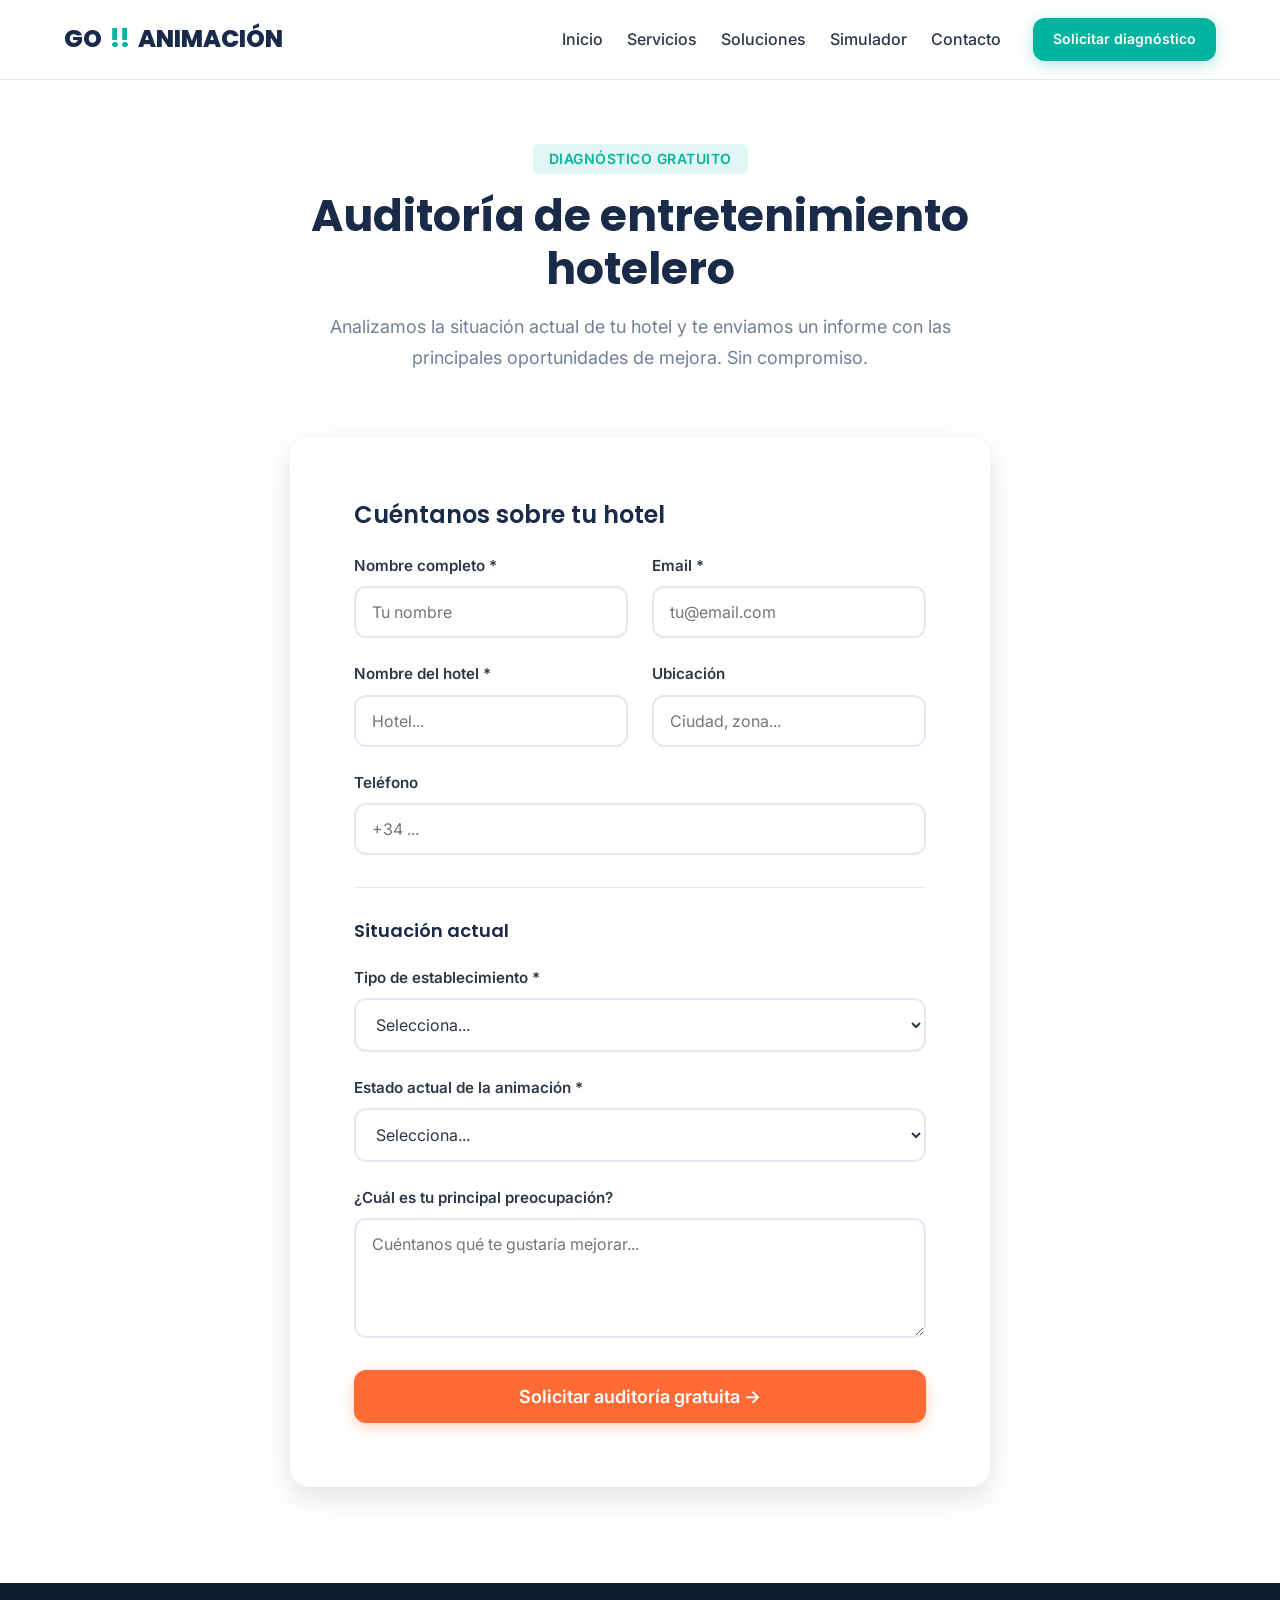
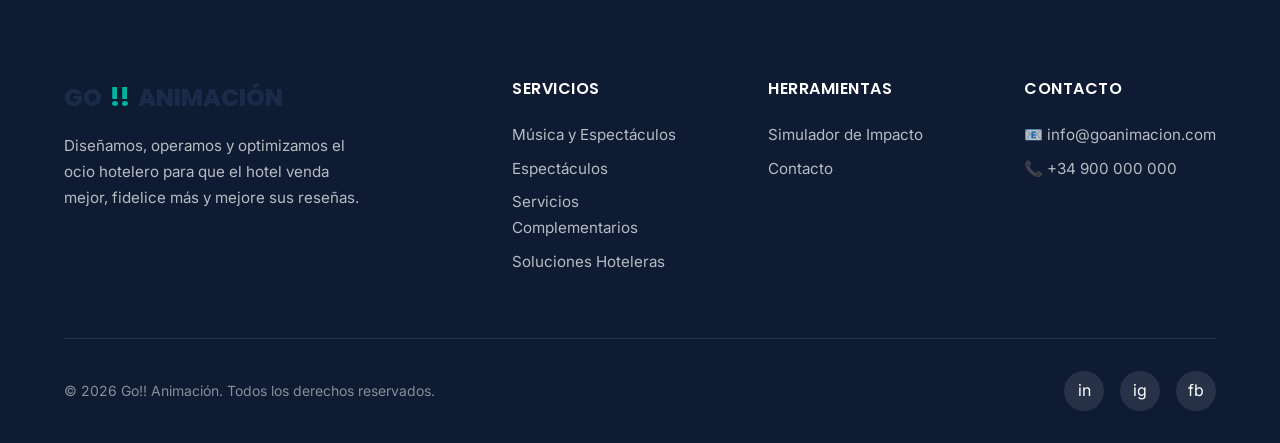
==== auditoria.html @ d9cb4d45 "Primer commit" ====
<!DOCTYPE html>
<html lang="es">
<head>
  <meta charset="UTF-8">
  <meta name="viewport" content="width=device-width, initial-scale=1.0">
  <meta name="description" content="Auditoría gratuita de entretenimiento hotelero. Diagnosticamos la situación actual de tu hotel y te enviamos un informe con mejoras.">
  <title>Auditoría Gratuita | Go!! Animación</title>

  <link rel="preconnect" href="https://fonts.googleapis.com">
  <link rel="preconnect" href="https://fonts.gstatic.com" crossorigin>
  <link href="https://fonts.googleapis.com/css2?family=Inter:wght@400;500;600;700&family=Poppins:wght@600;700;800&display=swap" rel="stylesheet">
  <link rel="stylesheet" href="css/style.css">
  <link rel="icon" type="image/x-icon" href="favicon.ico">
</head>
<body>

  <!-- NAVBAR -->
  <header class="header">
    <div class="container">
      <a href="index.html" class="logo">
        GO<span>!!</span> ANIMACIÓN
      </a>
      <nav class="nav">
        <div class="nav-links">
          <a href="index.html">Inicio</a>
          <a href="servicios.html">Servicios</a>
          <a href="soluciones.html">Soluciones</a>
          <a href="simulador.html">Simulador</a>
          <a href="contacto.html">Contacto</a>
        </div>
        <a href="contacto.html" class="btn btn-primary btn-sm">Solicitar diagnóstico</a>
      </nav>
      <button class="hamburger" aria-label="Menú de navegación">
        <span></span>
        <span></span>
        <span></span>
      </button>
    </div>
  </header>
  <div class="nav-overlay"></div>

  <!-- AUDITORÍA -->
  <section class="section" style="padding-top: calc(var(--header-height) + var(--space-3xl));">
    <div class="container">
      <div class="section-header">
        <span class="badge">Diagnóstico gratuito</span>
        <h2>Auditoría de entretenimiento hotelero</h2>
        <p>Analizamos la situación actual de tu hotel y te enviamos un informe con las principales oportunidades de mejora. Sin compromiso.</p>
      </div>

      <div class="auditoria-form" id="auditoriaForm">
        <!-- Formulario -->
        <div id="auditoriaFormContent">
          <h3 style="margin-bottom: var(--space-lg);">Cuéntanos sobre tu hotel</h3>

          <div class="form-row">
            <div class="form-group">
              <label for="aud-nombre">Nombre completo *</label>
              <input type="text" id="aud-nombre" placeholder="Tu nombre" required>
            </div>
            <div class="form-group">
              <label for="aud-email">Email *</label>
              <input type="email" id="aud-email" placeholder="tu@email.com" required>
            </div>
          </div>

          <div class="form-row">
            <div class="form-group">
              <label for="aud-hotel">Nombre del hotel *</label>
              <input type="text" id="aud-hotel" placeholder="Hotel..." required>
            </div>
            <div class="form-group">
              <label for="aud-ubicacion">Ubicación</label>
              <input type="text" id="aud-ubicacion" placeholder="Ciudad, zona...">
            </div>
          </div>

          <div class="form-group">
            <label for="aud-telefono">Teléfono</label>
            <input type="tel" id="aud-telefono" placeholder="+34 ...">
          </div>

          <hr style="margin: var(--space-xl) 0; border: none; border-top: 1px solid var(--color-border);">

          <h4 style="margin-bottom: var(--space-lg);">Situación actual</h4>

          <div class="form-group">
            <label for="aud-tipo">Tipo de establecimiento *</label>
            <select id="aud-tipo" required>
              <option value="">Selecciona...</option>
              <option value="resort">Hotel resort / Todo incluido</option>
              <option value="vacaciones">Hotel de vacaciones / Familiar</option>
              <option value="ciudad">Hotel urbano / Ciudad</option>
              <option value="rural">Hotel rural / Boutique</option>
              <option value="camping">Camping / Glamping</option>
            </select>
          </div>

          <div class="form-group">
            <label for="aud-animacion">Estado actual de la animación *</label>
            <select id="aud-animacion" required>
              <option value="">Selecciona...</option>
              <option value="ninguna">No tenemos servicio de animación</option>
              <option value="basica">Tenemos animación básica (personal interno)</option>
              <option value="externa">Contratamos animadores externos puntualmente</option>
              <option value="servicio">Tenemos un servicio de animación contratado</option>
              <option value="profesional">Tenemos un partner profesional de animación</option>
            </select>
          </div>

          <div class="form-group">
            <label for="aud-problema">¿Cuál es tu principal preocupación?</label>
            <textarea id="aud-problema" placeholder="Cuéntanos qué te gustaría mejorar..."></textarea>
          </div>

          <button class="btn btn-accent btn-lg" id="enviarAuditoria" style="width: 100%;">
            Solicitar auditoría gratuita →
          </button>
        </div>

        <!-- Resultado -->
        <div id="auditoriaResultado" style="display: none; text-align: center; padding: var(--space-3xl);">
          <div style="font-size: 4rem; margin-bottom: var(--space-lg);">✅</div>
          <h3 style="margin-bottom: var(--space-md);">¡Solicitud enviada!</h3>
          <p style="margin-bottom: var(--space-xl);">Hemos recibido tu solicitud de auditoría gratuita. Nuestro equipo analizará tu hotel y te enviará un informe detallado en un plazo de 48 horas.</p>
          <p style="margin-bottom: var(--space-xl); color: var(--color-text-secondary);">Mientras tanto, puedes descubrir nuestro <a href="simulador.html" style="color: var(--color-primary); font-weight: 600;">Simulador de Impacto</a> para obtener una estimación inmediata.</p>
          <div style="display: flex; gap: var(--space-md); justify-content: center; flex-wrap: wrap;">
            <a href="index.html" class="btn btn-primary">Volver al inicio</a>
            <a href="soluciones.html" class="btn btn-secondary">Ver soluciones</a>
          </div>
        </div>
      </div>
    </div>
  </section>

  <!-- FOOTER -->
  <footer class="footer">
    <div class="container">
      <div class="footer-grid">
        <div class="footer-brand">
          <div class="logo">
            GO<span>!!</span> ANIMACIÓN
          </div>
          <p>Diseñamos, operamos y optimizamos el ocio hotelero para que el hotel venda mejor, fidelice más y mejore sus reseñas.</p>
        </div>
        <div>
          <h4>Servicios</h4>
          <ul class="footer-links">
            <li><a href="servicios.html#musica">Música y Espectáculos</a></li>
            <li><a href="servicios.html#espectaculos">Espectáculos</a></li>
            <li><a href="servicios.html#complementarios">Servicios Complementarios</a></li>
            <li><a href="soluciones.html">Soluciones Hoteleras</a></li>
          </ul>
        </div>
        <div>
          <h4>Herramientas</h4>
          <ul class="footer-links">
            <li><a href="simulador.html">Simulador de Impacto</a></li>
            <li><a href="contacto.html">Contacto</a></li>
          </ul>
        </div>
        <div>
          <h4>Contacto</h4>
          <div class="footer-contact">
            <p>📧 info@goanimacion.com</p>
            <p>📞 +34 900 000 000</p>
          </div>
        </div>
      </div>
      <div class="footer-bottom">
        <p>&copy; 2026 Go!! Animación. Todos los derechos reservados.</p>
        <div class="footer-social">
          <a href="#" aria-label="LinkedIn">in</a>
          <a href="#" aria-label="Instagram">ig</a>
          <a href="#" aria-label="Facebook">fb</a>
        </div>
      </div>
    </div>
  </footer>

  <button class="scroll-top" aria-label="Volver arriba">↑</button>
  <script src="js/main.js"></script>
  <script src="js/auditoria.js"></script>
</body>
</html>
---- css/style.css ----
/* ============================================
   GO!! ANIMACIÓN - Estilos Globales
   Rediseño web - Fase 1 Reposicionamiento
   ============================================ */

/* === VARIABLES CSS === */
:root {
  /* Colores */
  --color-primary: #00B4A0;
  --color-primary-dark: #009688;
  --color-primary-light: #E0F7F4;
  --color-secondary: #1A2B4A;
  --color-secondary-dark: #0F1B33;
  --color-accent: #FF6B35;
  --color-accent-dark: #E55A2B;
  --color-bg-light: #F5F7FA;
  --color-bg-white: #FFFFFF;
  --color-text: #2D3748;
  --color-text-secondary: #718096;
  --color-text-light: #A0AEC0;
  --color-border: #E2E8F0;
  --color-success: #48BB78;
  --color-warning: #ECC94B;

  /* Tipografía */
  --font-heading: 'Poppins', sans-serif;
  --font-body: 'Inter', sans-serif;

  /* Espaciado */
  --space-xs: 0.25rem;
  --space-sm: 0.5rem;
  --space-md: 1rem;
  --space-lg: 1.5rem;
  --space-xl: 2rem;
  --space-2xl: 3rem;
  --space-3xl: 4rem;
  --space-4xl: 6rem;

  /* Bordes */
  --radius-sm: 6px;
  --radius-md: 12px;
  --radius-lg: 20px;
  --radius-full: 50%;

  /* Sombras */
  --shadow-sm: 0 1px 3px rgba(0, 0, 0, 0.08);
  --shadow-md: 0 4px 12px rgba(0, 0, 0, 0.1);
  --shadow-lg: 0 10px 30px rgba(0, 0, 0, 0.12);
  --shadow-xl: 0 20px 50px rgba(0, 0, 0, 0.15);

  /* Transiciones */
  --transition-fast: 0.2s ease;
  --transition-normal: 0.3s ease;
  --transition-slow: 0.5s ease;

  /* Layout */
  --container-max: 1200px;
  --header-height: 80px;
}

/* === RESET Y BASE === */
*,
*::before,
*::after {
  margin: 0;
  padding: 0;
  box-sizing: border-box;
}

html {
  scroll-behavior: smooth;
  font-size: 16px;
}

body {
  font-family: var(--font-body);
  color: var(--color-text);
  background-color: var(--color-bg-white);
  line-height: 1.6;
  overflow-x: hidden;
}

img {
  max-width: 100%;
  height: auto;
  display: block;
}

a {
  text-decoration: none;
  color: inherit;
  transition: color var(--transition-fast);
}

ul, ol {
  list-style: none;
}

button {
  cursor: pointer;
  border: none;
  background: none;
  font-family: inherit;
}

input, textarea, select {
  font-family: inherit;
  font-size: inherit;
}

/* === TIPOGRAFÍA === */
h1, h2, h3, h4, h5, h6 {
  font-family: var(--font-heading);
  font-weight: 700;
  line-height: 1.2;
  color: var(--color-secondary);
}

h1 {
  font-size: clamp(2rem, 5vw, 3.5rem);
  font-weight: 800;
}

h2 {
  font-size: clamp(1.75rem, 4vw, 2.75rem);
  font-weight: 700;
}

h3 {
  font-size: clamp(1.25rem, 2.5vw, 1.5rem);
  font-weight: 600;
}

h4 {
  font-size: 1.125rem;
  font-weight: 600;
}

p {
  color: var(--color-text-secondary);
  line-height: 1.7;
}

.text-accent {
  color: var(--color-accent);
}

.text-primary {
  color: var(--color-primary);
}

/* === CONTENEDOR === */
.container {
  width: 100%;
  max-width: var(--container-max);
  margin: 0 auto;
  padding: 0 var(--space-lg);
}

/* === HEADER / NAVBAR === */
.header {
  position: fixed;
  top: 0;
  left: 0;
  right: 0;
  height: var(--header-height);
  background: rgba(255, 255, 255, 0.95);
  backdrop-filter: blur(10px);
  -webkit-backdrop-filter: blur(10px);
  border-bottom: 1px solid var(--color-border);
  z-index: 1000;
  transition: all var(--transition-normal);
}

.header.scrolled {
  box-shadow: var(--shadow-md);
}

.header .container {
  display: flex;
  align-items: center;
  justify-content: space-between;
  height: 100%;
}

.logo {
  display: flex;
  align-items: center;
  gap: var(--space-sm);
  font-family: var(--font-heading);
  font-weight: 800;
  font-size: 1.5rem;
  color: var(--color-secondary);
}

.logo span {
  color: var(--color-primary);
}

.nav {
  display: flex;
  align-items: center;
  gap: var(--space-xl);
}

.nav-links {
  display: flex;
  align-items: center;
  gap: var(--space-lg);
}

.nav-links a {
  font-weight: 500;
  color: var(--color-text);
  position: relative;
  padding: var(--space-xs) 0;
}

.nav-links a::after {
  content: '';
  position: absolute;
  bottom: -2px;
  left: 0;
  width: 0;
  height: 2px;
  background: var(--color-primary);
  transition: width var(--transition-normal);
}

.nav-links a:hover::after,
.nav-links a.active::after {
  width: 100%;
}

.nav-links a:hover {
  color: var(--color-primary);
}

/* Hamburger */
.hamburger {
  display: none;
  flex-direction: column;
  gap: 5px;
  padding: var(--space-sm);
  z-index: 1001;
}

.hamburger span {
  width: 25px;
  height: 3px;
  background: var(--color-secondary);
  border-radius: 2px;
  transition: all var(--transition-normal);
}

.hamburger.active span:nth-child(1) {
  transform: rotate(45deg) translate(5px, 5px);
}

.hamburger.active span:nth-child(2) {
  opacity: 0;
}

.hamburger.active span:nth-child(3) {
  transform: rotate(-45deg) translate(7px, -6px);
}

/* === BOTONES === */
.btn {
  display: inline-flex;
  align-items: center;
  justify-content: center;
  gap: var(--space-sm);
  padding: 0.875rem 2rem;
  font-weight: 600;
  font-size: 1rem;
  border-radius: var(--radius-md);
  transition: all var(--transition-normal);
  white-space: nowrap;
}

.btn-primary {
  background: var(--color-primary);
  color: var(--color-bg-white);
  box-shadow: 0 4px 15px rgba(0, 180, 160, 0.3);
}

.btn-primary:hover {
  background: var(--color-primary-dark);
  transform: translateY(-2px);
  box-shadow: 0 6px 20px rgba(0, 180, 160, 0.4);
}

.btn-secondary {
  background: transparent;
  color: var(--color-secondary);
  border: 2px solid var(--color-secondary);
}

.btn-secondary:hover {
  background: var(--color-secondary);
  color: var(--color-bg-white);
  transform: translateY(-2px);
}

.btn-accent {
  background: var(--color-accent);
  color: var(--color-bg-white);
  box-shadow: 0 4px 15px rgba(255, 107, 53, 0.3);
}

.btn-accent:hover {
  background: var(--color-accent-dark);
  transform: translateY(-2px);
  box-shadow: 0 6px 20px rgba(255, 107, 53, 0.4);
}

.btn-white {
  background: var(--color-bg-white);
  color: var(--color-secondary);
}

.btn-white:hover {
  background: var(--color-bg-light);
  transform: translateY(-2px);
}

.btn-outline-white {
  background: transparent;
  color: var(--color-bg-white);
  border: 2px solid var(--color-bg-white);
}

.btn-outline-white:hover {
  background: var(--color-bg-white);
  color: var(--color-secondary);
}

.btn-sm {
  padding: 0.625rem 1.25rem;
  font-size: 0.875rem;
}

.btn-lg {
  padding: 1rem 2.5rem;
  font-size: 1.125rem;
}

/* === SECCIONES === */
.section {
  padding: var(--space-4xl) 0;
}

.section-light {
  background: var(--color-bg-light);
}

.section-dark {
  background: var(--color-secondary);
  color: var(--color-bg-white);
}

.section-dark h2,
.section-dark h3 {
  color: var(--color-bg-white);
}

.section-dark p {
  color: rgba(255, 255, 255, 0.8);
}

.section-header {
  text-align: center;
  max-width: 700px;
  margin: 0 auto var(--space-3xl);
}

.section-header .badge {
  display: inline-block;
  padding: var(--space-xs) var(--space-md);
  background: var(--color-primary-light);
  color: var(--color-primary);
  font-weight: 600;
  font-size: 0.875rem;
  border-radius: var(--radius-sm);
  margin-bottom: var(--space-md);
  text-transform: uppercase;
  letter-spacing: 0.5px;
}

.section-dark .section-header .badge {
  background: rgba(0, 180, 160, 0.2);
  color: var(--color-primary);
}

.section-header h2 {
  margin-bottom: var(--space-md);
}

.section-header p {
  font-size: 1.125rem;
}

/* === HERO === */
.hero {
  min-height: 100vh;
  display: flex;
  align-items: center;
  padding-top: var(--header-height);
  background: linear-gradient(135deg, var(--color-bg-white) 0%, var(--color-primary-light) 100%);
  position: relative;
  overflow: hidden;
}

.hero::before {
  content: '';
  position: absolute;
  top: -50%;
  right: -20%;
  width: 70%;
  height: 150%;
  background: radial-gradient(circle, rgba(0, 180, 160, 0.08) 0%, transparent 70%);
  pointer-events: none;
}

.hero .container {
  display: grid;
  grid-template-columns: 1fr 1fr;
  gap: var(--space-3xl);
  align-items: center;
}

.hero-content {
  position: relative;
  z-index: 1;
}

.hero-content .badge {
  display: inline-block;
  padding: var(--space-xs) var(--space-md);
  background: var(--color-primary-light);
  color: var(--color-primary);
  font-weight: 600;
  font-size: 0.875rem;
  border-radius: var(--radius-sm);
  margin-bottom: var(--space-lg);
  text-transform: uppercase;
  letter-spacing: 0.5px;
}

.hero-content h1 {
  margin-bottom: var(--space-lg);
}

.hero-content h1 .highlight {
  color: var(--color-primary);
  position: relative;
}

.hero-content h1 .highlight::after {
  content: '';
  position: absolute;
  bottom: 0;
  left: 0;
  width: 100%;
  height: 8px;
  background: rgba(0, 180, 160, 0.2);
  border-radius: 4px;
}

.hero-content p {
  font-size: 1.2rem;
  margin-bottom: var(--space-xl);
  max-width: 500px;
}

.hero-buttons {
  display: flex;
  gap: var(--space-md);
  flex-wrap: wrap;
}

.hero-visual {
  position: relative;
  z-index: 1;
}

.hero-image {
  width: 100%;
  max-width: 500px;
  border-radius: var(--radius-lg);
  box-shadow: var(--shadow-xl);
}

/* === BARRA DE DATOS / KPIs === */
.kpi-bar {
  background: var(--color-secondary);
  padding: var(--space-xl) 0;
  position: relative;
  z-index: 2;
}

.kpi-bar .container {
  display: grid;
  grid-template-columns: repeat(4, 1fr);
  gap: var(--space-xl);
}

.kpi-item {
  text-align: center;
  color: var(--color-bg-white);
}

.kpi-number {
  font-family: var(--font-heading);
  font-size: clamp(1.75rem, 3vw, 2.5rem);
  font-weight: 800;
  color: var(--color-primary);
  margin-bottom: var(--space-xs);
}

.kpi-label {
  font-size: 0.9rem;
  color: rgba(255, 255, 255, 0.7);
  font-weight: 500;
}

/* === PILARES / FEATURES === */
.pilares {
  display: grid;
  grid-template-columns: repeat(3, 1fr);
  gap: var(--space-xl);
}

.pilar-card {
  background: var(--color-bg-white);
  padding: var(--space-2xl);
  border-radius: var(--radius-lg);
  box-shadow: var(--shadow-sm);
  border: 1px solid var(--color-border);
  transition: all var(--transition-normal);
  text-align: center;
}

.pilar-card:hover {
  transform: translateY(-5px);
  box-shadow: var(--shadow-lg);
  border-color: var(--color-primary);
}

.pilar-icon {
  width: 70px;
  height: 70px;
  background: var(--color-primary-light);
  border-radius: var(--radius-md);
  display: flex;
  align-items: center;
  justify-content: center;
  margin: 0 auto var(--space-lg);
  font-size: 2rem;
}

.pilar-number {
  font-family: var(--font-heading);
  font-size: 0.75rem;
  font-weight: 700;
  color: var(--color-primary);
  text-transform: uppercase;
  letter-spacing: 1px;
  margin-bottom: var(--space-sm);
}

.pilar-card h3 {
  margin-bottom: var(--space-md);
}

.pilar-card p {
  font-size: 0.95rem;
}

/* === SOLUCIONES / CARDS === */
.soluciones-grid {
  display: grid;
  grid-template-columns: repeat(3, 1fr);
  gap: var(--space-xl);
}

.solucion-card {
  background: var(--color-bg-white);
  border-radius: var(--radius-lg);
  overflow: hidden;
  box-shadow: var(--shadow-sm);
  border: 1px solid var(--color-border);
  transition: all var(--transition-normal);
  display: flex;
  flex-direction: column;
}

.solucion-card:hover {
  transform: translateY(-5px);
  box-shadow: var(--shadow-lg);
}

.solucion-card.featured {
  border-color: var(--color-primary);
  position: relative;
}

.solucion-card.featured::before {
  content: 'Más popular';
  position: absolute;
  top: var(--space-md);
  right: var(--space-md);
  background: var(--color-primary);
  color: var(--color-bg-white);
  padding: var(--space-xs) var(--space-sm);
  border-radius: var(--radius-sm);
  font-size: 0.75rem;
  font-weight: 600;
  text-transform: uppercase;
  z-index: 1;
}

.solucion-header {
  padding: var(--space-2xl) var(--space-xl) var(--space-lg);
  border-bottom: 1px solid var(--color-border);
}

.solucion-header h3 {
  margin-bottom: var(--space-sm);
}

.solucion-header .solucion-price {
  font-family: var(--font-heading);
  font-size: 0.9rem;
  color: var(--color-text-secondary);
}

.solucion-body {
  padding: var(--space-lg) var(--space-xl);
  flex: 1;
}

.solucion-body ul {
  display: flex;
  flex-direction: column;
  gap: var(--space-sm);
}

.solucion-body li {
  display: flex;
  align-items: flex-start;
  gap: var(--space-sm);
  font-size: 0.95rem;
  color: var(--color-text-secondary);
}

.solucion-body li::before {
  content: '✓';
  color: var(--color-primary);
  font-weight: 700;
  flex-shrink: 0;
}

.solucion-footer {
  padding: var(--space-lg) var(--space-xl) var(--space-2xl);
}

.solucion-footer .btn {
  width: 100%;
}

/* === CÓMO FUNCIONA / STEPS === */
.steps {
  display: grid;
  grid-template-columns: repeat(4, 1fr);
  gap: var(--space-xl);
  position: relative;
}

.steps::before {
  content: '';
  position: absolute;
  top: 40px;
  left: 12.5%;
  width: 75%;
  height: 2px;
  background: var(--color-border);
  z-index: 0;
}

.step {
  text-align: center;
  position: relative;
  z-index: 1;
}

.step-number {
  width: 80px;
  height: 80px;
  background: var(--color-bg-white);
  border: 3px solid var(--color-primary);
  border-radius: var(--radius-full);
  display: flex;
  align-items: center;
  justify-content: center;
  margin: 0 auto var(--space-lg);
  font-family: var(--font-heading);
  font-size: 1.5rem;
  font-weight: 800;
  color: var(--color-primary);
  transition: all var(--transition-normal);
}

.step:hover .step-number {
  background: var(--color-primary);
  color: var(--color-bg-white);
}

.step h4 {
  margin-bottom: var(--space-sm);
}

.step p {
  font-size: 0.9rem;
}

/* === LEAD MAGNET === */
.lead-magnet-grid {
  display: grid;
  grid-template-columns: repeat(2, 1fr);
  gap: var(--space-xl);
}

.lead-magnet-card {
  background: var(--color-bg-white);
  border-radius: var(--radius-lg);
  padding: var(--space-3xl);
  box-shadow: var(--shadow-md);
  border: 1px solid var(--color-border);
  transition: all var(--transition-normal);
  display: flex;
  flex-direction: column;
}

.lead-magnet-card:hover {
  transform: translateY(-3px);
  box-shadow: var(--shadow-lg);
}

.lead-magnet-icon {
  width: 60px;
  height: 60px;
  background: var(--color-primary-light);
  border-radius: var(--radius-md);
  display: flex;
  align-items: center;
  justify-content: center;
  font-size: 1.75rem;
  margin-bottom: var(--space-lg);
}

.lead-magnet-card h3 {
  margin-bottom: var(--space-md);
}

.lead-magnet-card p {
  margin-bottom: var(--space-xl);
  flex: 1;
}

.lead-magnet-card .btn {
  align-self: flex-start;
}

/* === TESTIMONIOS === */
.testimonios-grid {
  display: grid;
  grid-template-columns: repeat(3, 1fr);
  gap: var(--space-xl);
}

.testimonio-card {
  background: var(--color-bg-white);
  padding: var(--space-2xl);
  border-radius: var(--radius-lg);
  box-shadow: var(--shadow-sm);
  border: 1px solid var(--color-border);
}

.testimonio-stars {
  color: var(--color-warning);
  font-size: 1.25rem;
  margin-bottom: var(--space-md);
}

.testimonio-text {
  font-style: italic;
  color: var(--color-text);
  margin-bottom: var(--space-lg);
  font-size: 1rem;
  line-height: 1.7;
}

.testimonio-author {
  display: flex;
  align-items: center;
  gap: var(--space-md);
}

.testimonio-avatar {
  width: 50px;
  height: 50px;
  background: var(--color-primary-light);
  border-radius: var(--radius-full);
  display: flex;
  align-items: center;
  justify-content: center;
  font-weight: 700;
  color: var(--color-primary);
}

.testimonio-info h4 {
  font-size: 0.95rem;
  margin-bottom: 2px;
}

.testimonio-info p {
  font-size: 0.85rem;
  color: var(--color-text-light);
}

/* === CTA FINAL === */
.cta-section {
  background: linear-gradient(135deg, var(--color-secondary) 0%, var(--color-secondary-dark) 100%);
  padding: var(--space-4xl) 0;
  text-align: center;
  position: relative;
  overflow: hidden;
}

.cta-section::before {
  content: '';
  position: absolute;
  top: -50%;
  right: -20%;
  width: 50%;
  height: 200%;
  background: radial-gradient(circle, rgba(0, 180, 160, 0.1) 0%, transparent 70%);
  pointer-events: none;
}

.cta-section h2 {
  color: var(--color-bg-white);
  margin-bottom: var(--space-md);
}

.cta-section p {
  color: rgba(255, 255, 255, 0.8);
  font-size: 1.125rem;
  margin-bottom: var(--space-xl);
  max-width: 600px;
  margin-left: auto;
  margin-right: auto;
}

.cta-buttons {
  display: flex;
  gap: var(--space-md);
  justify-content: center;
  flex-wrap: wrap;
}

/* === FOOTER === */
.footer {
  background: var(--color-secondary-dark);
  color: var(--color-bg-white);
  padding: var(--space-4xl) 0 var(--space-xl);
}

.footer-grid {
  display: grid;
  grid-template-columns: 2fr 1fr 1fr 1fr;
  gap: var(--space-3xl);
  margin-bottom: var(--space-3xl);
}

.footer-brand p {
  color: rgba(255, 255, 255, 0.7);
  margin-top: var(--space-md);
  font-size: 0.95rem;
  max-width: 300px;
}

.footer h4 {
  color: var(--color-bg-white);
  font-size: 1rem;
  margin-bottom: var(--space-lg);
  text-transform: uppercase;
  letter-spacing: 0.5px;
}

.footer-links {
  display: flex;
  flex-direction: column;
  gap: var(--space-sm);
}

.footer-links a {
  color: rgba(255, 255, 255, 0.7);
  font-size: 0.95rem;
  transition: color var(--transition-fast);
}

.footer-links a:hover {
  color: var(--color-primary);
}

.footer-contact p {
  color: rgba(255, 255, 255, 0.7);
  font-size: 0.95rem;
  margin-bottom: var(--space-sm);
}

.footer-bottom {
  border-top: 1px solid rgba(255, 255, 255, 0.1);
  padding-top: var(--space-xl);
  display: flex;
  justify-content: space-between;
  align-items: center;
}

.footer-bottom p {
  color: rgba(255, 255, 255, 0.5);
  font-size: 0.875rem;
}

.footer-social {
  display: flex;
  gap: var(--space-md);
}

.footer-social a {
  width: 40px;
  height: 40px;
  background: rgba(255, 255, 255, 0.1);
  border-radius: var(--radius-full);
  display: flex;
  align-items: center;
  justify-content: center;
  color: var(--color-bg-white);
  transition: all var(--transition-fast);
}

.footer-social a:hover {
  background: var(--color-primary);
  transform: translateY(-2px);
}

/* === FORMULARIOS === */
.form-group {
  margin-bottom: var(--space-lg);
}

.form-group label {
  display: block;
  font-weight: 600;
  margin-bottom: var(--space-sm);
  color: var(--color-text);
  font-size: 0.95rem;
}

.form-group input,
.form-group textarea,
.form-group select {
  width: 100%;
  padding: 0.875rem 1rem;
  border: 2px solid var(--color-border);
  border-radius: var(--radius-md);
  font-size: 1rem;
  color: var(--color-text);
  background: var(--color-bg-white);
  transition: border-color var(--transition-fast);
}

.form-group input:focus,
.form-group textarea:focus,
.form-group select:focus {
  outline: none;
  border-color: var(--color-primary);
  box-shadow: 0 0 0 3px rgba(0, 180, 160, 0.1);
}

.form-group textarea {
  resize: vertical;
  min-height: 120px;
}

.form-row {
  display: grid;
  grid-template-columns: 1fr 1fr;
  gap: var(--space-lg);
}

/* === SIMULADOR === */
.simulador-container {
  max-width: 700px;
  margin: 0 auto;
  background: var(--color-bg-white);
  border-radius: var(--radius-lg);
  box-shadow: var(--shadow-lg);
  overflow: hidden;
}

.simulador-progress {
  height: 6px;
  background: var(--color-border);
}

.simulador-progress-bar {
  height: 100%;
  background: var(--color-primary);
  transition: width var(--transition-normal);
  border-radius: 3px;
}

.simulador-body {
  padding: var(--space-3xl);
}

.simulador-step {
  display: none;
}

.simulador-step.active {
  display: block;
  animation: fadeIn 0.3s ease;
}

.simulador-step h3 {
  margin-bottom: var(--space-sm);
}

.simulador-step > p {
  margin-bottom: var(--space-xl);
}

.simulador-options {
  display: flex;
  flex-direction: column;
  gap: var(--space-md);
}

.simulador-option {
  padding: var(--space-lg);
  border: 2px solid var(--color-border);
  border-radius: var(--radius-md);
  cursor: pointer;
  transition: all var(--transition-fast);
  text-align: left;
}

.simulador-option:hover {
  border-color: var(--color-primary);
  background: var(--color-primary-light);
}

.simulador-option.selected {
  border-color: var(--color-primary);
  background: var(--color-primary-light);
}

.simulador-option input {
  display: none;
}

.simulador-nav {
  display: flex;
  justify-content: space-between;
  margin-top: var(--space-xl);
  padding-top: var(--space-xl);
  border-top: 1px solid var(--color-border);
}

/* Resultado del simulador */
.simulador-resultado {
  text-align: center;
  padding: var(--space-3xl);
}

.simulador-resultado .resultado-icon {
  font-size: 3rem;
  margin-bottom: var(--space-lg);
}

.resultado-metrics {
  display: grid;
  grid-template-columns: repeat(3, 1fr);
  gap: var(--space-lg);
  margin: var(--space-xl) 0;
}

.resultado-metric {
  background: var(--color-bg-light);
  padding: var(--space-lg);
  border-radius: var(--radius-md);
}

.resultado-metric .metric-value {
  font-family: var(--font-heading);
  font-size: 2rem;
  font-weight: 800;
  color: var(--color-primary);
}

.resultado-metric .metric-label {
  font-size: 0.875rem;
  color: var(--color-text-secondary);
  margin-top: var(--space-xs);
}

/* === AUDITORÍA === */
.auditoria-form {
  max-width: 700px;
  margin: 0 auto;
  background: var(--color-bg-white);
  border-radius: var(--radius-lg);
  box-shadow: var(--shadow-lg);
  padding: var(--space-3xl);
}

/* === UTILIDADES === */
.text-center {
  text-align: center;
}

.mt-1 { margin-top: var(--space-md); }
.mt-2 { margin-top: var(--space-xl); }
.mt-3 { margin-top: var(--space-2xl); }
.mt-4 { margin-top: var(--space-3xl); }
.mb-1 { margin-bottom: var(--space-md); }
.mb-2 { margin-bottom: var(--space-xl); }
.mb-3 { margin-bottom: var(--space-2xl); }
.mb-4 { margin-bottom: var(--space-3xl); }

/* === ANIMACIONES === */
@keyframes fadeIn {
  from { opacity: 0; transform: translateY(20px); }
  to { opacity: 1; transform: translateY(0); }
}

@keyframes fadeInUp {
  from { opacity: 0; transform: translateY(30px); }
  to { opacity: 1; transform: translateY(0); }
}

@keyframes slideInLeft {
  from { opacity: 0; transform: translateX(-30px); }
  to { opacity: 1; transform: translateX(0); }
}

@keyframes slideInRight {
  from { opacity: 0; transform: translateX(30px); }
  to { opacity: 1; transform: translateX(0); }
}

.reveal {
  opacity: 0;
  transform: translateY(30px);
  transition: all 0.6s ease;
}

.reveal.visible {
  opacity: 1;
  transform: translateY(0);
}

/* === RESPONSIVE === */

/* Tablet */
@media (max-width: 1024px) {
  .hero .container {
    grid-template-columns: 1fr;
    text-align: center;
  }

  .hero-content p {
    max-width: 100%;
    margin-left: auto;
    margin-right: auto;
  }

  .hero-buttons {
    justify-content: center;
  }

  .hero-visual {
    display: none;
  }

  .kpi-bar .container {
    grid-template-columns: repeat(2, 1fr);
  }

  .pilares,
  .soluciones-grid,
  .testimonios-grid {
    grid-template-columns: 1fr 1fr;
  }

  .steps {
    grid-template-columns: repeat(2, 1fr);
  }

  .steps::before {
    display: none;
  }

  .footer-grid {
    grid-template-columns: 1fr 1fr;
  }
}

/* Mobile */
@media (max-width: 768px) {
  :root {
    --header-height: 70px;
  }

  .nav {
    position: fixed;
    top: 0;
    right: -100%;
    width: 80%;
    max-width: 350px;
    height: 100vh;
    background: var(--color-bg-white);
    box-shadow: var(--shadow-xl);
    flex-direction: column;
    justify-content: center;
    padding: var(--space-3xl);
    transition: right var(--transition-normal);
    z-index: 1000;
  }

  .nav.active {
    right: 0;
  }

  .nav-links {
    flex-direction: column;
    gap: var(--space-xl);
    align-items: center;
  }

  .nav-links a {
    font-size: 1.25rem;
  }

  .hamburger {
    display: flex;
  }

  .section {
    padding: var(--space-3xl) 0;
  }

  .section-header {
    margin-bottom: var(--space-2xl);
  }

  .pilares,
  .soluciones-grid,
  .testimonios-grid,
  .lead-magnet-grid {
    grid-template-columns: 1fr;
  }

  .kpi-bar .container {
    grid-template-columns: repeat(2, 1fr);
    gap: var(--space-md);
  }

  .steps {
    grid-template-columns: 1fr;
    gap: var(--space-2xl);
  }

  .form-row {
    grid-template-columns: 1fr;
  }

  .footer-grid {
    grid-template-columns: 1fr;
    gap: var(--space-2xl);
  }

  .footer-bottom {
    flex-direction: column;
    gap: var(--space-md);
    text-align: center;
  }

  .cta-buttons {
    flex-direction: column;
    align-items: center;
  }

  .resultado-metrics {
    grid-template-columns: 1fr;
  }

  .simulador-body {
    padding: var(--space-xl);
  }

  .auditoria-form {
    padding: var(--space-xl);
  }
}

/* Small mobile */
@media (max-width: 480px) {
  .hero-content h1 {
    font-size: 1.75rem;
  }

  .hero-buttons {
    flex-direction: column;
    align-items: center;
  }

  .hero-buttons .btn {
    width: 100%;
  }

  .kpi-item {
    padding: var(--space-sm);
  }

  .kpi-number {
    font-size: 1.5rem;
  }

  .kpi-label {
    font-size: 0.8rem;
  }
}

/* === OVERLAY NAV MOBILE === */
.nav-overlay {
  display: none;
  position: fixed;
  top: 0;
  left: 0;
  right: 0;
  bottom: 0;
  background: rgba(0, 0, 0, 0.5);
  z-index: 999;
}

.nav-overlay.active {
  display: block;
}

/* === SCROLL TO TOP === */
.scroll-top {
  position: fixed;
  bottom: 30px;
  right: 30px;
  width: 50px;
  height: 50px;
  background: var(--color-primary);
  color: var(--color-bg-white);
  border-radius: var(--radius-full);
  display: flex;
  align-items: center;
  justify-content: center;
  font-size: 1.25rem;
  box-shadow: var(--shadow-md);
  opacity: 0;
  visibility: hidden;
  transition: all var(--transition-normal);
  z-index: 100;
  cursor: pointer;
}

.scroll-top.visible {
  opacity: 1;
  visibility: visible;
}

.scroll-top:hover {
  background: var(--color-primary-dark);
  transform: translateY(-3px);
}
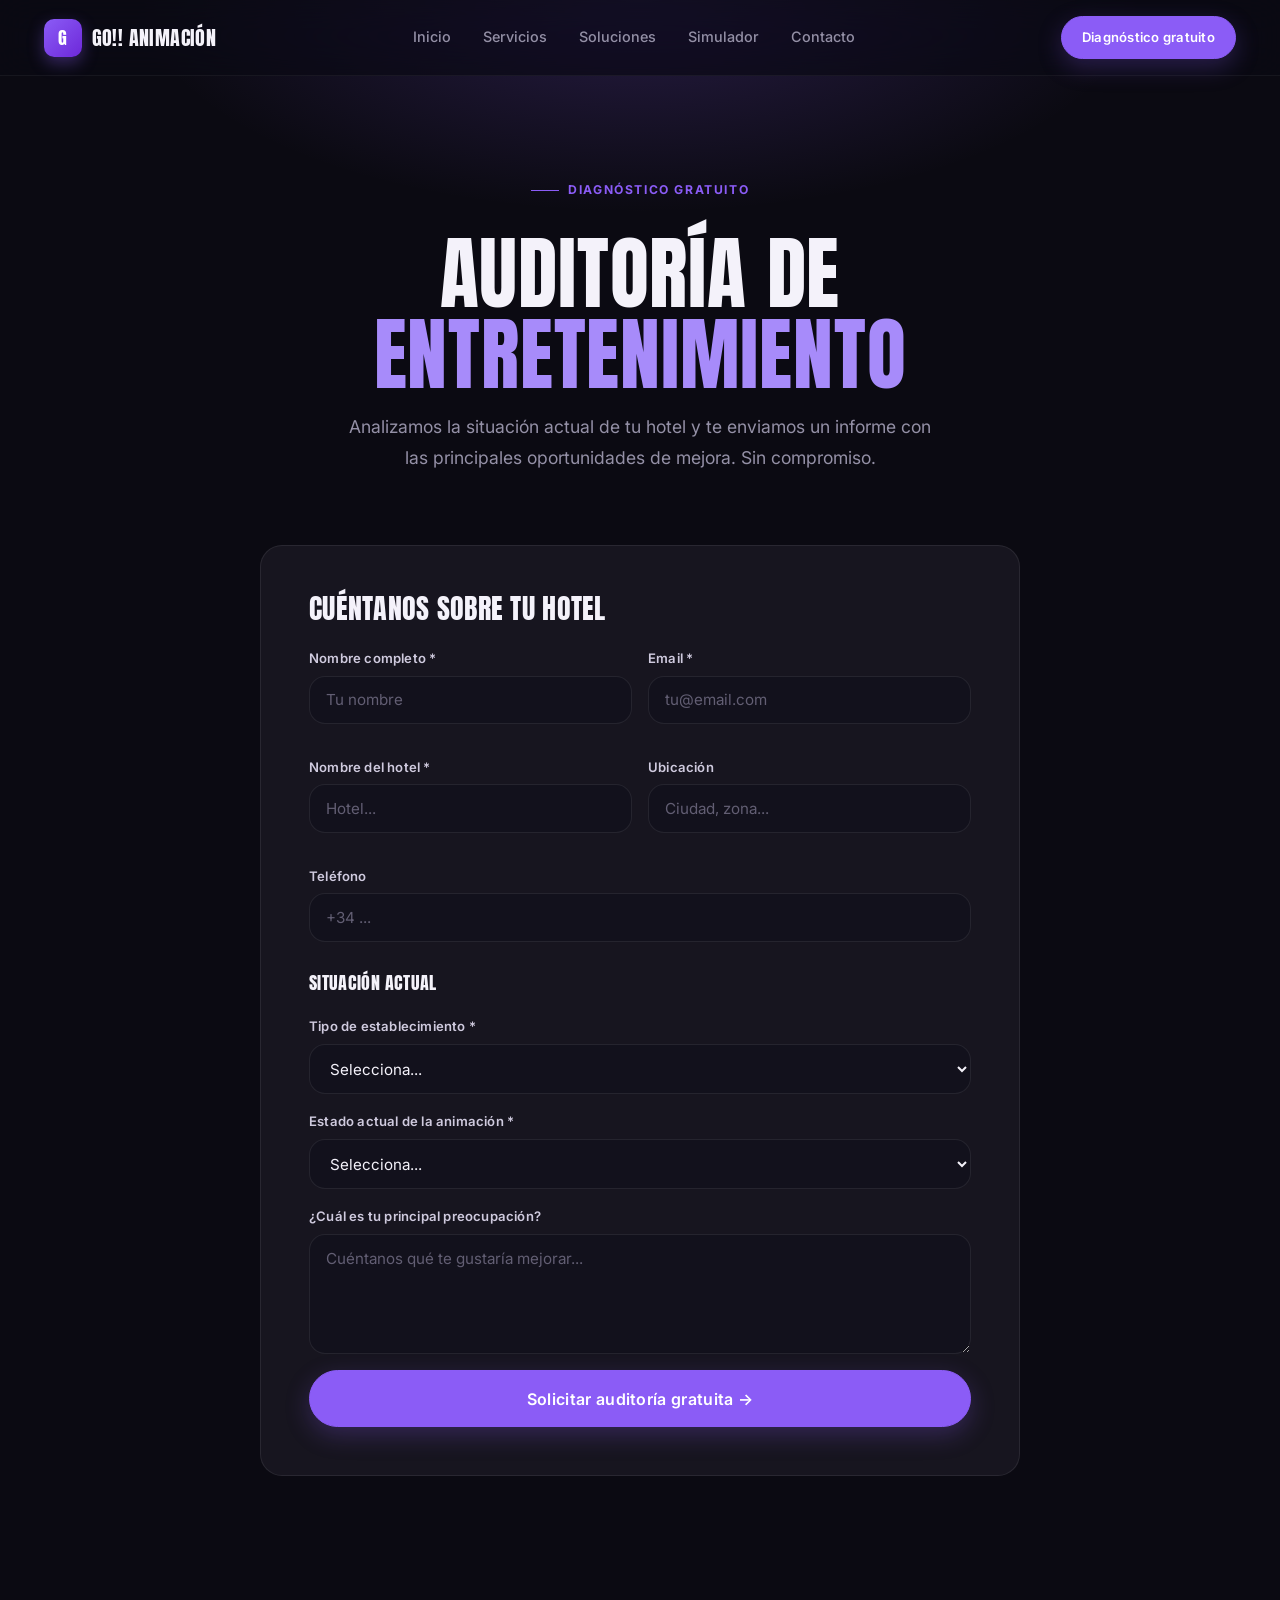
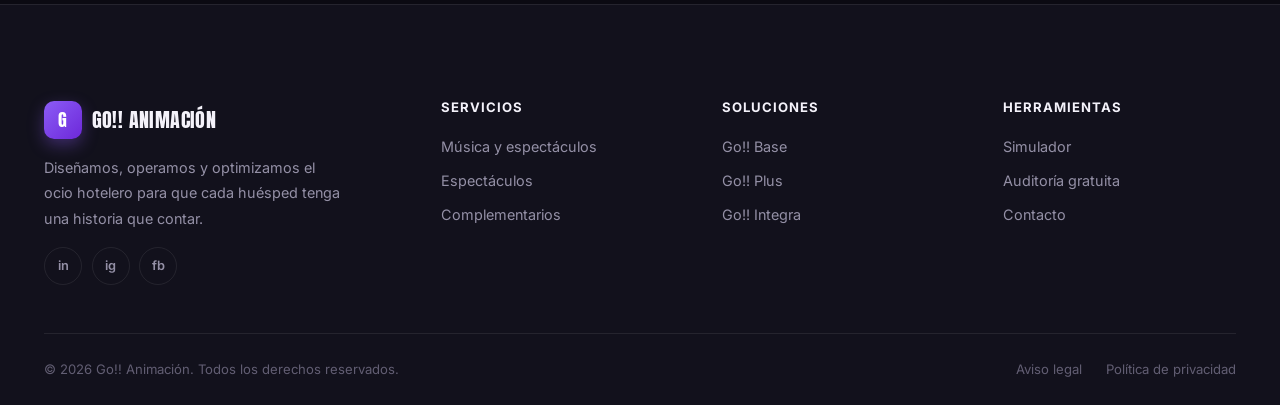
==== commit 68866c0c: "actualizacion" ====
--- a/auditoria.html
+++ b/auditoria.html
@@ -3,87 +3,60 @@
 <head>
   <meta charset="UTF-8">
   <meta name="viewport" content="width=device-width, initial-scale=1.0">
-  <meta name="description" content="Auditoría gratuita de entretenimiento hotelero. Diagnosticamos la situación actual de tu hotel y te enviamos un informe con mejoras.">
+  <meta name="description" content="Auditoría gratuita de entretenimiento hotelero. Diagnosticamos la situación actual de tu hotel y te enviamos un informe con oportunidades de mejora.">
   <title>Auditoría Gratuita | Go!! Animación</title>
 
+  <link rel="icon" type="image/x-icon" href="favicon.ico">
   <link rel="preconnect" href="https://fonts.googleapis.com">
   <link rel="preconnect" href="https://fonts.gstatic.com" crossorigin>
-  <link href="https://fonts.googleapis.com/css2?family=Inter:wght@400;500;600;700&family=Poppins:wght@600;700;800&display=swap" rel="stylesheet">
+  <link href="https://fonts.googleapis.com/css2?family=Anton&family=Dancing+Script:wght@600;700&family=Inter:wght@400;500;600;700;800&display=swap" rel="stylesheet">
   <link rel="stylesheet" href="css/style.css">
-  <link rel="icon" type="image/x-icon" href="favicon.ico">
 </head>
 <body>
 
   <!-- NAVBAR -->
-  <header class="header">
-    <div class="container">
-      <a href="index.html" class="logo">
-        GO<span>!!</span> ANIMACIÓN
-      </a>
-      <nav class="nav">
-        <div class="nav-links">
-          <a href="index.html">Inicio</a>
-          <a href="servicios.html">Servicios</a>
-          <a href="soluciones.html">Soluciones</a>
-          <a href="simulador.html">Simulador</a>
-          <a href="contacto.html">Contacto</a>
-        </div>
-        <a href="contacto.html" class="btn btn-primary btn-sm">Solicitar diagnóstico</a>
+  <header class="navbar">
+    <div class="container nav-container">
+      <a href="index.html" class="nav-logo"><span class="nav-logo-mark">G</span><span class="nav-logo-text">Go!! Animación</span></a>
+      <nav class="nav-menu">
+        <a href="index.html" class="nav-link">Inicio</a>
+        <a href="servicios.html" class="nav-link">Servicios</a>
+        <a href="soluciones.html" class="nav-link">Soluciones</a>
+        <a href="simulador.html" class="nav-link">Simulador</a>
+        <a href="contacto.html" class="nav-link">Contacto</a>
       </nav>
-      <button class="hamburger" aria-label="Menú de navegación">
-        <span></span>
-        <span></span>
-        <span></span>
-      </button>
+      <a href="contacto.html" class="btn btn-primary btn-sm nav-cta">Diagnóstico gratuito</a>
+      <button class="nav-burger" aria-label="Abrir menú"><span></span><span></span><span></span></button>
     </div>
   </header>
   <div class="nav-overlay"></div>
 
+  <!-- PAGE HERO -->
+  <section class="page-hero">
+    <div class="container page-hero-inner">
+      <span class="section-eyebrow" style="justify-content:center;">Diagnóstico gratuito</span>
+      <h1>Auditoría de <span class="tint">entretenimiento</span></h1>
+      <p>Analizamos la situación actual de tu hotel y te enviamos un informe con las principales oportunidades de mejora. Sin compromiso.</p>
+    </div>
+  </section>
+
   <!-- AUDITORÍA -->
-  <section class="section" style="padding-top: calc(var(--header-height) + var(--space-3xl));">
+  <section class="section" style="padding-top:0;">
     <div class="container">
-      <div class="section-header">
-        <span class="badge">Diagnóstico gratuito</span>
-        <h2>Auditoría de entretenimiento hotelero</h2>
-        <p>Analizamos la situación actual de tu hotel y te enviamos un informe con las principales oportunidades de mejora. Sin compromiso.</p>
-      </div>
+      <div class="form-card reveal" id="auditoriaForm" style="max-width:760px; margin:0 auto;">
+        <div id="auditoriaFormContent">
+          <h3 style="margin-bottom:var(--sp-lg);">Cuéntanos sobre tu hotel</h3>
+          <div class="form-row">
+            <div class="form-group"><label for="aud-nombre">Nombre completo *</label><input type="text" id="aud-nombre" placeholder="Tu nombre" required></div>
+            <div class="form-group"><label for="aud-email">Email *</label><input type="email" id="aud-email" placeholder="tu@email.com" required></div>
+          </div>
+          <div class="form-row">
+            <div class="form-group"><label for="aud-hotel">Nombre del hotel *</label><input type="text" id="aud-hotel" placeholder="Hotel..." required></div>
+            <div class="form-group"><label for="aud-ubicacion">Ubicación</label><input type="text" id="aud-ubicacion" placeholder="Ciudad, zona..."></div>
+          </div>
+          <div class="form-group"><label for="aud-telefono">Teléfono</label><input type="tel" id="aud-telefono" placeholder="+34 ..."></div>
 
-      <div class="auditoria-form" id="auditoriaForm">
-        <!-- Formulario -->
-        <div id="auditoriaFormContent">
-          <h3 style="margin-bottom: var(--space-lg);">Cuéntanos sobre tu hotel</h3>
-
-          <div class="form-row">
-            <div class="form-group">
-              <label for="aud-nombre">Nombre completo *</label>
-              <input type="text" id="aud-nombre" placeholder="Tu nombre" required>
-            </div>
-            <div class="form-group">
-              <label for="aud-email">Email *</label>
-              <input type="email" id="aud-email" placeholder="tu@email.com" required>
-            </div>
-          </div>
-
-          <div class="form-row">
-            <div class="form-group">
-              <label for="aud-hotel">Nombre del hotel *</label>
-              <input type="text" id="aud-hotel" placeholder="Hotel..." required>
-            </div>
-            <div class="form-group">
-              <label for="aud-ubicacion">Ubicación</label>
-              <input type="text" id="aud-ubicacion" placeholder="Ciudad, zona...">
-            </div>
-          </div>
-
-          <div class="form-group">
-            <label for="aud-telefono">Teléfono</label>
-            <input type="tel" id="aud-telefono" placeholder="+34 ...">
-          </div>
-
-          <hr style="margin: var(--space-xl) 0; border: none; border-top: 1px solid var(--color-border);">
-
-          <h4 style="margin-bottom: var(--space-lg);">Situación actual</h4>
-
+          <h4 style="margin:var(--sp-xl) 0 var(--sp-lg);">Situación actual</h4>
           <div class="form-group">
             <label for="aud-tipo">Tipo de establecimiento *</label>
             <select id="aud-tipo" required>
@@ -95,38 +68,29 @@
               <option value="camping">Camping / Glamping</option>
             </select>
           </div>
-
           <div class="form-group">
             <label for="aud-animacion">Estado actual de la animación *</label>
             <select id="aud-animacion" required>
               <option value="">Selecciona...</option>
               <option value="ninguna">No tenemos servicio de animación</option>
-              <option value="basica">Tenemos animación básica (personal interno)</option>
-              <option value="externa">Contratamos animadores externos puntualmente</option>
-              <option value="servicio">Tenemos un servicio de animación contratado</option>
-              <option value="profesional">Tenemos un partner profesional de animación</option>
+              <option value="basica">Animación básica (personal interno)</option>
+              <option value="externa">Animadores externos puntuales</option>
+              <option value="servicio">Servicio de animación contratado</option>
+              <option value="profesional">Partner profesional de animación</option>
             </select>
           </div>
-
-          <div class="form-group">
-            <label for="aud-problema">¿Cuál es tu principal preocupación?</label>
-            <textarea id="aud-problema" placeholder="Cuéntanos qué te gustaría mejorar..."></textarea>
-          </div>
-
-          <button class="btn btn-accent btn-lg" id="enviarAuditoria" style="width: 100%;">
-            Solicitar auditoría gratuita →
-          </button>
+          <div class="form-group"><label for="aud-problema">¿Cuál es tu principal preocupación?</label><textarea id="aud-problema" placeholder="Cuéntanos qué te gustaría mejorar..."></textarea></div>
+          <button class="btn btn-primary btn-lg" id="enviarAuditoria" style="width:100%;">Solicitar auditoría gratuita →</button>
         </div>
 
-        <!-- Resultado -->
-        <div id="auditoriaResultado" style="display: none; text-align: center; padding: var(--space-3xl);">
-          <div style="font-size: 4rem; margin-bottom: var(--space-lg);">✅</div>
-          <h3 style="margin-bottom: var(--space-md);">¡Solicitud enviada!</h3>
-          <p style="margin-bottom: var(--space-xl);">Hemos recibido tu solicitud de auditoría gratuita. Nuestro equipo analizará tu hotel y te enviará un informe detallado en un plazo de 48 horas.</p>
-          <p style="margin-bottom: var(--space-xl); color: var(--color-text-secondary);">Mientras tanto, puedes descubrir nuestro <a href="simulador.html" style="color: var(--color-primary); font-weight: 600;">Simulador de Impacto</a> para obtener una estimación inmediata.</p>
-          <div style="display: flex; gap: var(--space-md); justify-content: center; flex-wrap: wrap;">
+        <div id="auditoriaResultado" style="display:none; text-align:center; padding:var(--sp-3xl) var(--sp-md);">
+          <div style="font-size:4rem; margin-bottom:var(--sp-lg);">✅</div>
+          <h3 style="margin-bottom:var(--sp-md);">¡Solicitud enviada!</h3>
+          <p style="margin-bottom:var(--sp-xl);">Hemos recibido tu solicitud de auditoría gratuita. Nuestro equipo analizará tu hotel y te enviará un informe detallado en un plazo de 48 horas.</p>
+          <p style="margin-bottom:var(--sp-xl); color:var(--text-faint);">Mientras tanto, prueba nuestro <a href="simulador.html" style="color:var(--violet-light); font-weight:600;">Simulador de Impacto</a> para una estimación inmediata.</p>
+          <div style="display:flex; gap:var(--sp-md); justify-content:center; flex-wrap:wrap;">
             <a href="index.html" class="btn btn-primary">Volver al inicio</a>
-            <a href="soluciones.html" class="btn btn-secondary">Ver soluciones</a>
+            <a href="soluciones.html" class="btn btn-ghost">Ver soluciones</a>
           </div>
         </div>
       </div>
@@ -136,44 +100,19 @@
   <!-- FOOTER -->
   <footer class="footer">
     <div class="container">
-      <div class="footer-grid">
+      <div class="footer-top">
         <div class="footer-brand">
-          <div class="logo">
-            GO<span>!!</span> ANIMACIÓN
-          </div>
-          <p>Diseñamos, operamos y optimizamos el ocio hotelero para que el hotel venda mejor, fidelice más y mejore sus reseñas.</p>
+          <a href="index.html" class="nav-logo"><span class="nav-logo-mark">G</span><span class="nav-logo-text">Go!! Animación</span></a>
+          <p class="footer-tagline">Diseñamos, operamos y optimizamos el ocio hotelero para que cada huésped tenga una historia que contar.</p>
+          <div class="footer-social"><a href="#" aria-label="LinkedIn">in</a><a href="#" aria-label="Instagram">ig</a><a href="#" aria-label="Facebook">fb</a></div>
         </div>
-        <div>
-          <h4>Servicios</h4>
-          <ul class="footer-links">
-            <li><a href="servicios.html#musica">Música y Espectáculos</a></li>
-            <li><a href="servicios.html#espectaculos">Espectáculos</a></li>
-            <li><a href="servicios.html#complementarios">Servicios Complementarios</a></li>
-            <li><a href="soluciones.html">Soluciones Hoteleras</a></li>
-          </ul>
-        </div>
-        <div>
-          <h4>Herramientas</h4>
-          <ul class="footer-links">
-            <li><a href="simulador.html">Simulador de Impacto</a></li>
-            <li><a href="contacto.html">Contacto</a></li>
-          </ul>
-        </div>
-        <div>
-          <h4>Contacto</h4>
-          <div class="footer-contact">
-            <p>📧 info@goanimacion.com</p>
-            <p>📞 +34 900 000 000</p>
-          </div>
-        </div>
+        <div class="footer-col"><h4>Servicios</h4><a href="servicios.html#musica">Música y espectáculos</a><a href="servicios.html#espectaculos">Espectáculos</a><a href="servicios.html#complementarios">Complementarios</a></div>
+        <div class="footer-col"><h4>Soluciones</h4><a href="soluciones.html">Go!! Base</a><a href="soluciones.html">Go!! Plus</a><a href="soluciones.html">Go!! Integra</a></div>
+        <div class="footer-col"><h4>Herramientas</h4><a href="simulador.html">Simulador</a><a href="auditoria.html">Auditoría gratuita</a><a href="contacto.html">Contacto</a></div>
       </div>
       <div class="footer-bottom">
-        <p>&copy; 2026 Go!! Animación. Todos los derechos reservados.</p>
-        <div class="footer-social">
-          <a href="#" aria-label="LinkedIn">in</a>
-          <a href="#" aria-label="Instagram">ig</a>
-          <a href="#" aria-label="Facebook">fb</a>
-        </div>
+        <p class="footer-copy">&copy; 2026 Go!! Animación. Todos los derechos reservados.</p>
+        <div class="footer-legal"><a href="#">Aviso legal</a><a href="#">Política de privacidad</a></div>
       </div>
     </div>
   </footer>
--- a/css/style.css
+++ b/css/style.css
@@ -1,1396 +1,468 @@
 /* ============================================
-   GO!! ANIMACIÓN - Estilos Globales
-   Rediseño web - Fase 1 Reposicionamiento
+   GO!! ANIMACIÓN — Dark Purple Editorial Theme
+   Partner estratégico de entretenimiento hotelero
+   Display: Anton · Body: Inter · Script: Dancing Script
    ============================================ */
 
-/* === VARIABLES CSS === */
+/* === VARIABLES === */
 :root {
-  /* Colores */
-  --color-primary: #00B4A0;
-  --color-primary-dark: #009688;
-  --color-primary-light: #E0F7F4;
-  --color-secondary: #1A2B4A;
-  --color-secondary-dark: #0F1B33;
-  --color-accent: #FF6B35;
-  --color-accent-dark: #E55A2B;
-  --color-bg-light: #F5F7FA;
-  --color-bg-white: #FFFFFF;
-  --color-text: #2D3748;
-  --color-text-secondary: #718096;
-  --color-text-light: #A0AEC0;
-  --color-border: #E2E8F0;
-  --color-success: #48BB78;
-  --color-warning: #ECC94B;
-
-  /* Tipografía */
-  --font-heading: 'Poppins', sans-serif;
-  --font-body: 'Inter', sans-serif;
+  /* Fondo oscuro */
+  --bg:          #0B0A12;
+  --bg-2:        #12111C;
+  --bg-3:        #1A1826;
+  --surface:     #17151F;
+  --surface-2:   #1F1C2E;
+  --surface-hover: #262236;
+
+  /* Violeta / morado */
+  --violet:      #8B5CF6;
+  --violet-light:#A78BFA;
+  --violet-lighter:#C4B5FD;
+  --violet-dark: #6D28D9;
+  --violet-glow: rgba(139,92,246,0.35);
+  --violet-pale: rgba(139,92,246,0.12);
+  --violet-panel:#B79CF4;
+
+  /* Texto */
+  --text:        #F4F2FA;
+  --text-soft:   #CFCADE;
+  --text-dim:    #9490A6;
+  --text-faint:  #625E73;
+
+  /* Bordes */
+  --border:      rgba(255,255,255,0.08);
+  --border-soft: rgba(255,255,255,0.05);
+  --border-violet: rgba(139,92,246,0.35);
+
+  /* Sombras */
+  --shadow-md:   0 10px 30px rgba(0,0,0,0.35);
+  --shadow-lg:   0 24px 60px rgba(0,0,0,0.5);
+  --shadow-violet: 0 12px 40px rgba(139,92,246,0.35);
+
+  /* Transiciones */
+  --t-fast:  0.2s cubic-bezier(0.4,0,0.2,1);
+  --t:       0.35s cubic-bezier(0.4,0,0.2,1);
+  --t-slow:  0.7s cubic-bezier(0.16,1,0.3,1);
 
   /* Espaciado */
-  --space-xs: 0.25rem;
-  --space-sm: 0.5rem;
-  --space-md: 1rem;
-  --space-lg: 1.5rem;
-  --space-xl: 2rem;
-  --space-2xl: 3rem;
-  --space-3xl: 4rem;
-  --space-4xl: 6rem;
-
-  /* Bordes */
-  --radius-sm: 6px;
-  --radius-md: 12px;
-  --radius-lg: 20px;
-  --radius-full: 50%;
-
-  /* Sombras */
-  --shadow-sm: 0 1px 3px rgba(0, 0, 0, 0.08);
-  --shadow-md: 0 4px 12px rgba(0, 0, 0, 0.1);
-  --shadow-lg: 0 10px 30px rgba(0, 0, 0, 0.12);
-  --shadow-xl: 0 20px 50px rgba(0, 0, 0, 0.15);
-
-  /* Transiciones */
-  --transition-fast: 0.2s ease;
-  --transition-normal: 0.3s ease;
-  --transition-slow: 0.5s ease;
+  --sp-xs:0.25rem; --sp-sm:0.5rem;  --sp-md:1rem;
+  --sp-lg:1.5rem;  --sp-xl:2rem;    --sp-2xl:3rem;
+  --sp-3xl:4.5rem; --sp-4xl:6rem;   --sp-5xl:8rem;
+
+  /* Radios */
+  --r-sm:10px; --r-md:16px; --r-lg:22px; --r-xl:30px; --r-pill:9999px;
 
   /* Layout */
-  --container-max: 1200px;
-  --header-height: 80px;
-}
-
-/* === RESET Y BASE === */
-*,
-*::before,
-*::after {
-  margin: 0;
-  padding: 0;
-  box-sizing: border-box;
-}
-
-html {
-  scroll-behavior: smooth;
-  font-size: 16px;
-}
-
-body {
-  font-family: var(--font-body);
-  color: var(--color-text);
-  background-color: var(--color-bg-white);
-  line-height: 1.6;
-  overflow-x: hidden;
-}
-
-img {
-  max-width: 100%;
-  height: auto;
-  display: block;
-}
-
-a {
-  text-decoration: none;
-  color: inherit;
-  transition: color var(--transition-fast);
-}
-
-ul, ol {
-  list-style: none;
-}
-
-button {
-  cursor: pointer;
-  border: none;
-  background: none;
-  font-family: inherit;
-}
-
-input, textarea, select {
-  font-family: inherit;
-  font-size: inherit;
-}
+  --w:1240px; --hdr:76px;
+}
+
+/* === RESET === */
+*{ margin:0; padding:0; box-sizing:border-box; }
+html{ scroll-behavior:smooth; font-size:16px; -webkit-font-smoothing:antialiased; }
+body{
+  font-family:'Inter', sans-serif;
+  color: var(--text-soft);
+  background: var(--bg);
+  line-height:1.7;
+  overflow-x:hidden;
+}
+img{ max-width:100%; height:auto; display:block; }
+a{ text-decoration:none; color:inherit; transition: color var(--t-fast); }
+ul,ol{ list-style:none; }
+button{ cursor:pointer; border:none; background:none; font-family:inherit; }
+input,textarea,select{ font-family:inherit; font-size:inherit; }
+::selection{ background: var(--violet); color:#fff; }
 
 /* === TIPOGRAFÍA === */
-h1, h2, h3, h4, h5, h6 {
-  font-family: var(--font-heading);
-  font-weight: 700;
-  line-height: 1.2;
-  color: var(--color-secondary);
-}
-
-h1 {
-  font-size: clamp(2rem, 5vw, 3.5rem);
-  font-weight: 800;
-}
-
-h2 {
-  font-size: clamp(1.75rem, 4vw, 2.75rem);
-  font-weight: 700;
-}
-
-h3 {
-  font-size: clamp(1.25rem, 2.5vw, 1.5rem);
-  font-weight: 600;
-}
-
-h4 {
-  font-size: 1.125rem;
-  font-weight: 600;
-}
-
-p {
-  color: var(--color-text-secondary);
-  line-height: 1.7;
-}
-
-.text-accent {
-  color: var(--color-accent);
-}
-
-.text-primary {
-  color: var(--color-primary);
-}
+.display{ font-family:'Anton', sans-serif; font-weight:400; letter-spacing:0.01em; text-transform:uppercase; }
+.script{ font-family:'Dancing Script', cursive; text-transform:none; font-weight:600; }
+
+h1,h2,h3,h4,h5,h6{
+  font-family:'Anton', sans-serif; font-weight:400;
+  line-height:1.02; color: var(--text);
+  letter-spacing:0.01em; text-transform:uppercase;
+}
+h1{ font-size:clamp(3rem,9vw,7rem); }
+h2{ font-size:clamp(2.2rem,5vw,4rem); }
+h3{ font-size:clamp(1.3rem,2.2vw,1.75rem); }
+h4{ font-size:1.1rem; letter-spacing:0.02em; }
+p{ color:var(--text-dim); line-height:1.75; }
+strong{ color:var(--text); }
 
 /* === CONTENEDOR === */
-.container {
-  width: 100%;
-  max-width: var(--container-max);
-  margin: 0 auto;
-  padding: 0 var(--space-lg);
-}
-
-/* === HEADER / NAVBAR === */
-.header {
-  position: fixed;
-  top: 0;
-  left: 0;
-  right: 0;
-  height: var(--header-height);
-  background: rgba(255, 255, 255, 0.95);
-  backdrop-filter: blur(10px);
-  -webkit-backdrop-filter: blur(10px);
-  border-bottom: 1px solid var(--color-border);
-  z-index: 1000;
-  transition: all var(--transition-normal);
-}
-
-.header.scrolled {
-  box-shadow: var(--shadow-md);
-}
-
-.header .container {
-  display: flex;
-  align-items: center;
-  justify-content: space-between;
-  height: 100%;
-}
-
-.logo {
-  display: flex;
-  align-items: center;
-  gap: var(--space-sm);
-  font-family: var(--font-heading);
-  font-weight: 800;
-  font-size: 1.5rem;
-  color: var(--color-secondary);
-}
-
-.logo span {
-  color: var(--color-primary);
-}
-
-.nav {
-  display: flex;
-  align-items: center;
-  gap: var(--space-xl);
-}
-
-.nav-links {
-  display: flex;
-  align-items: center;
-  gap: var(--space-lg);
-}
-
-.nav-links a {
-  font-weight: 500;
-  color: var(--color-text);
-  position: relative;
-  padding: var(--space-xs) 0;
-}
-
-.nav-links a::after {
-  content: '';
-  position: absolute;
-  bottom: -2px;
-  left: 0;
-  width: 0;
-  height: 2px;
-  background: var(--color-primary);
-  transition: width var(--transition-normal);
-}
-
-.nav-links a:hover::after,
-.nav-links a.active::after {
-  width: 100%;
-}
-
-.nav-links a:hover {
-  color: var(--color-primary);
-}
-
-/* Hamburger */
-.hamburger {
-  display: none;
-  flex-direction: column;
-  gap: 5px;
-  padding: var(--space-sm);
-  z-index: 1001;
-}
-
-.hamburger span {
-  width: 25px;
-  height: 3px;
-  background: var(--color-secondary);
-  border-radius: 2px;
-  transition: all var(--transition-normal);
-}
-
-.hamburger.active span:nth-child(1) {
-  transform: rotate(45deg) translate(5px, 5px);
-}
-
-.hamburger.active span:nth-child(2) {
-  opacity: 0;
-}
-
-.hamburger.active span:nth-child(3) {
-  transform: rotate(-45deg) translate(7px, -6px);
-}
+.container{ width:100%; max-width:var(--w); margin:0 auto; padding:0 var(--sp-lg); }
 
 /* === BOTONES === */
-.btn {
-  display: inline-flex;
-  align-items: center;
-  justify-content: center;
-  gap: var(--space-sm);
-  padding: 0.875rem 2rem;
-  font-weight: 600;
-  font-size: 1rem;
-  border-radius: var(--radius-md);
-  transition: all var(--transition-normal);
-  white-space: nowrap;
-}
-
-.btn-primary {
-  background: var(--color-primary);
-  color: var(--color-bg-white);
-  box-shadow: 0 4px 15px rgba(0, 180, 160, 0.3);
-}
-
-.btn-primary:hover {
-  background: var(--color-primary-dark);
-  transform: translateY(-2px);
-  box-shadow: 0 6px 20px rgba(0, 180, 160, 0.4);
-}
-
-.btn-secondary {
-  background: transparent;
-  color: var(--color-secondary);
-  border: 2px solid var(--color-secondary);
-}
-
-.btn-secondary:hover {
-  background: var(--color-secondary);
-  color: var(--color-bg-white);
-  transform: translateY(-2px);
-}
-
-.btn-accent {
-  background: var(--color-accent);
-  color: var(--color-bg-white);
-  box-shadow: 0 4px 15px rgba(255, 107, 53, 0.3);
-}
-
-.btn-accent:hover {
-  background: var(--color-accent-dark);
-  transform: translateY(-2px);
-  box-shadow: 0 6px 20px rgba(255, 107, 53, 0.4);
-}
-
-.btn-white {
-  background: var(--color-bg-white);
-  color: var(--color-secondary);
-}
-
-.btn-white:hover {
-  background: var(--color-bg-light);
-  transform: translateY(-2px);
-}
-
-.btn-outline-white {
-  background: transparent;
-  color: var(--color-bg-white);
-  border: 2px solid var(--color-bg-white);
-}
-
-.btn-outline-white:hover {
-  background: var(--color-bg-white);
-  color: var(--color-secondary);
-}
-
-.btn-sm {
-  padding: 0.625rem 1.25rem;
-  font-size: 0.875rem;
-}
-
-.btn-lg {
-  padding: 1rem 2.5rem;
-  font-size: 1.125rem;
-}
-
-/* === SECCIONES === */
-.section {
-  padding: var(--space-4xl) 0;
-}
-
-.section-light {
-  background: var(--color-bg-light);
-}
-
-.section-dark {
-  background: var(--color-secondary);
-  color: var(--color-bg-white);
-}
-
-.section-dark h2,
-.section-dark h3 {
-  color: var(--color-bg-white);
-}
-
-.section-dark p {
-  color: rgba(255, 255, 255, 0.8);
-}
-
-.section-header {
-  text-align: center;
-  max-width: 700px;
-  margin: 0 auto var(--space-3xl);
-}
-
-.section-header .badge {
-  display: inline-block;
-  padding: var(--space-xs) var(--space-md);
-  background: var(--color-primary-light);
-  color: var(--color-primary);
-  font-weight: 600;
-  font-size: 0.875rem;
-  border-radius: var(--radius-sm);
-  margin-bottom: var(--space-md);
-  text-transform: uppercase;
-  letter-spacing: 0.5px;
-}
-
-.section-dark .section-header .badge {
-  background: rgba(0, 180, 160, 0.2);
-  color: var(--color-primary);
-}
-
-.section-header h2 {
-  margin-bottom: var(--space-md);
-}
-
-.section-header p {
-  font-size: 1.125rem;
-}
+.btn{
+  display:inline-flex; align-items:center; justify-content:center; gap:.6rem;
+  padding:.95rem 1.9rem;
+  font-family:'Inter',sans-serif; font-weight:600; font-size:.9rem;
+  letter-spacing:.02em; border-radius:var(--r-pill);
+  transition: all var(--t); white-space:nowrap; cursor:pointer; border:1.5px solid transparent;
+}
+.btn-primary{
+  background: var(--violet); color:#fff; border-color:var(--violet);
+  box-shadow: 0 8px 24px rgba(139,92,246,0.25);
+}
+.btn-primary:hover{ background: var(--violet-light); border-color:var(--violet-light); transform:translateY(-2px); box-shadow: var(--shadow-violet); }
+.btn-ghost{ background:transparent; color:var(--text); border-color:var(--border); }
+.btn-ghost:hover{ border-color:var(--violet); color:var(--violet-light); transform:translateY(-2px); }
+.btn-dark{ background: #0E0D16; color:#fff; border-color:#0E0D16; }
+.btn-dark:hover{ background:#000; transform:translateY(-2px); }
+.btn-light{ background:#fff; color:#12111C; border-color:#fff; }
+.btn-light:hover{ transform:translateY(-2px); box-shadow: var(--shadow-lg); }
+.btn-sm{ padding:.6rem 1.25rem; font-size:.82rem; }
+.btn-lg{ padding:1.1rem 2.4rem; font-size:1rem; }
+.btn svg{ width:1.05em; height:1.05em; }
+
+/* === NAVBAR === */
+.navbar{
+  position:fixed; top:0; left:0; right:0; height:var(--hdr);
+  background: rgba(11,10,18,0.72);
+  backdrop-filter: blur(18px) saturate(160%);
+  -webkit-backdrop-filter: blur(18px) saturate(160%);
+  border-bottom:1px solid var(--border-soft);
+  z-index:1000; transition: all var(--t);
+}
+.navbar.scrolled{ background: rgba(11,10,18,0.92); box-shadow: var(--shadow-md); }
+.nav-container{ display:flex; align-items:center; justify-content:space-between; height:100%; }
+.nav-logo{ display:flex; align-items:center; gap:.6rem; font-family:'Anton',sans-serif; font-size:1.25rem; color:var(--text); text-transform:uppercase; letter-spacing:.02em; }
+.nav-logo-mark{
+  width:38px; height:38px; border-radius:var(--r-sm);
+  background: linear-gradient(135deg, var(--violet) 0%, var(--violet-dark) 100%);
+  color:#fff; display:flex; align-items:center; justify-content:center;
+  font-weight:400; font-size:1.1rem; flex-shrink:0; box-shadow: 0 6px 16px rgba(139,92,246,0.35);
+}
+.nav-logo-text{ color:var(--text); }
+.nav-menu{ display:flex; align-items:center; gap:var(--sp-xl); }
+.nav-link{ font-family:'Inter',sans-serif; font-weight:500; font-size:.9rem; color:var(--text-dim); position:relative; padding:.35rem 0; }
+.nav-link:hover, .nav-link.active{ color:var(--text); }
+.nav-link::after{ content:''; position:absolute; bottom:-2px; left:0; width:0; height:2px; background:var(--violet); transition:width var(--t); border-radius:2px; }
+.nav-link:hover::after, .nav-link.active::after{ width:100%; }
+.nav-cta{ margin-left:var(--sp-sm); }
+.nav-burger{ display:none; flex-direction:column; gap:5px; padding:var(--sp-sm); }
+.nav-burger span{ width:24px; height:2px; background:var(--text); border-radius:2px; transition: all var(--t); }
+.nav-burger.active span:nth-child(1){ transform:rotate(45deg) translate(5px,5px); }
+.nav-burger.active span:nth-child(2){ opacity:0; }
+.nav-burger.active span:nth-child(3){ transform:rotate(-45deg) translate(6px,-6px); }
+.nav-overlay{ display:none; position:fixed; inset:0; background:rgba(0,0,0,0.6); z-index:999; }
+.nav-overlay.active{ display:block; }
 
 /* === HERO === */
-.hero {
-  min-height: 100vh;
-  display: flex;
-  align-items: center;
-  padding-top: var(--header-height);
-  background: linear-gradient(135deg, var(--color-bg-white) 0%, var(--color-primary-light) 100%);
-  position: relative;
-  overflow: hidden;
-}
-
-.hero::before {
-  content: '';
-  position: absolute;
-  top: -50%;
-  right: -20%;
-  width: 70%;
-  height: 150%;
-  background: radial-gradient(circle, rgba(0, 180, 160, 0.08) 0%, transparent 70%);
-  pointer-events: none;
-}
-
-.hero .container {
-  display: grid;
-  grid-template-columns: 1fr 1fr;
-  gap: var(--space-3xl);
-  align-items: center;
-}
-
-.hero-content {
-  position: relative;
-  z-index: 1;
-}
-
-.hero-content .badge {
-  display: inline-block;
-  padding: var(--space-xs) var(--space-md);
-  background: var(--color-primary-light);
-  color: var(--color-primary);
-  font-weight: 600;
-  font-size: 0.875rem;
-  border-radius: var(--radius-sm);
-  margin-bottom: var(--space-lg);
-  text-transform: uppercase;
-  letter-spacing: 0.5px;
-}
-
-.hero-content h1 {
-  margin-bottom: var(--space-lg);
-}
-
-.hero-content h1 .highlight {
-  color: var(--color-primary);
-  position: relative;
-}
-
-.hero-content h1 .highlight::after {
-  content: '';
-  position: absolute;
-  bottom: 0;
-  left: 0;
-  width: 100%;
-  height: 8px;
-  background: rgba(0, 180, 160, 0.2);
-  border-radius: 4px;
-}
-
-.hero-content p {
-  font-size: 1.2rem;
-  margin-bottom: var(--space-xl);
-  max-width: 500px;
-}
-
-.hero-buttons {
-  display: flex;
-  gap: var(--space-md);
-  flex-wrap: wrap;
-}
-
-.hero-visual {
-  position: relative;
-  z-index: 1;
-}
-
-.hero-image {
-  width: 100%;
-  max-width: 500px;
-  border-radius: var(--radius-lg);
-  box-shadow: var(--shadow-xl);
-}
-
-/* === BARRA DE DATOS / KPIs === */
-.kpi-bar {
-  background: var(--color-secondary);
-  padding: var(--space-xl) 0;
-  position: relative;
-  z-index: 2;
-}
-
-.kpi-bar .container {
-  display: grid;
-  grid-template-columns: repeat(4, 1fr);
-  gap: var(--space-xl);
-}
-
-.kpi-item {
-  text-align: center;
-  color: var(--color-bg-white);
-}
-
-.kpi-number {
-  font-family: var(--font-heading);
-  font-size: clamp(1.75rem, 3vw, 2.5rem);
-  font-weight: 800;
-  color: var(--color-primary);
-  margin-bottom: var(--space-xs);
-}
-
-.kpi-label {
-  font-size: 0.9rem;
-  color: rgba(255, 255, 255, 0.7);
-  font-weight: 500;
-}
-
-/* === PILARES / FEATURES === */
-.pilares {
-  display: grid;
-  grid-template-columns: repeat(3, 1fr);
-  gap: var(--space-xl);
-}
-
-.pilar-card {
-  background: var(--color-bg-white);
-  padding: var(--space-2xl);
-  border-radius: var(--radius-lg);
-  box-shadow: var(--shadow-sm);
-  border: 1px solid var(--color-border);
-  transition: all var(--transition-normal);
-  text-align: center;
-}
-
-.pilar-card:hover {
-  transform: translateY(-5px);
-  box-shadow: var(--shadow-lg);
-  border-color: var(--color-primary);
-}
-
-.pilar-icon {
-  width: 70px;
-  height: 70px;
-  background: var(--color-primary-light);
-  border-radius: var(--radius-md);
-  display: flex;
-  align-items: center;
-  justify-content: center;
-  margin: 0 auto var(--space-lg);
-  font-size: 2rem;
-}
-
-.pilar-number {
-  font-family: var(--font-heading);
-  font-size: 0.75rem;
-  font-weight: 700;
-  color: var(--color-primary);
-  text-transform: uppercase;
-  letter-spacing: 1px;
-  margin-bottom: var(--space-sm);
-}
-
-.pilar-card h3 {
-  margin-bottom: var(--space-md);
-}
-
-.pilar-card p {
-  font-size: 0.95rem;
-}
-
-/* === SOLUCIONES / CARDS === */
-.soluciones-grid {
-  display: grid;
-  grid-template-columns: repeat(3, 1fr);
-  gap: var(--space-xl);
-}
-
-.solucion-card {
-  background: var(--color-bg-white);
-  border-radius: var(--radius-lg);
-  overflow: hidden;
-  box-shadow: var(--shadow-sm);
-  border: 1px solid var(--color-border);
-  transition: all var(--transition-normal);
-  display: flex;
-  flex-direction: column;
-}
-
-.solucion-card:hover {
-  transform: translateY(-5px);
-  box-shadow: var(--shadow-lg);
-}
-
-.solucion-card.featured {
-  border-color: var(--color-primary);
-  position: relative;
-}
-
-.solucion-card.featured::before {
-  content: 'Más popular';
-  position: absolute;
-  top: var(--space-md);
-  right: var(--space-md);
-  background: var(--color-primary);
-  color: var(--color-bg-white);
-  padding: var(--space-xs) var(--space-sm);
-  border-radius: var(--radius-sm);
-  font-size: 0.75rem;
-  font-weight: 600;
-  text-transform: uppercase;
-  z-index: 1;
-}
-
-.solucion-header {
-  padding: var(--space-2xl) var(--space-xl) var(--space-lg);
-  border-bottom: 1px solid var(--color-border);
-}
-
-.solucion-header h3 {
-  margin-bottom: var(--space-sm);
-}
-
-.solucion-header .solucion-price {
-  font-family: var(--font-heading);
-  font-size: 0.9rem;
-  color: var(--color-text-secondary);
-}
-
-.solucion-body {
-  padding: var(--space-lg) var(--space-xl);
-  flex: 1;
-}
-
-.solucion-body ul {
-  display: flex;
-  flex-direction: column;
-  gap: var(--space-sm);
-}
-
-.solucion-body li {
-  display: flex;
-  align-items: flex-start;
-  gap: var(--space-sm);
-  font-size: 0.95rem;
-  color: var(--color-text-secondary);
-}
-
-.solucion-body li::before {
-  content: '✓';
-  color: var(--color-primary);
-  font-weight: 700;
-  flex-shrink: 0;
-}
-
-.solucion-footer {
-  padding: var(--space-lg) var(--space-xl) var(--space-2xl);
-}
-
-.solucion-footer .btn {
-  width: 100%;
-}
-
-/* === CÓMO FUNCIONA / STEPS === */
-.steps {
-  display: grid;
-  grid-template-columns: repeat(4, 1fr);
-  gap: var(--space-xl);
-  position: relative;
-}
-
-.steps::before {
-  content: '';
-  position: absolute;
-  top: 40px;
-  left: 12.5%;
-  width: 75%;
-  height: 2px;
-  background: var(--color-border);
-  z-index: 0;
-}
-
-.step {
-  text-align: center;
-  position: relative;
-  z-index: 1;
-}
-
-.step-number {
-  width: 80px;
-  height: 80px;
-  background: var(--color-bg-white);
-  border: 3px solid var(--color-primary);
-  border-radius: var(--radius-full);
-  display: flex;
-  align-items: center;
-  justify-content: center;
-  margin: 0 auto var(--space-lg);
-  font-family: var(--font-heading);
-  font-size: 1.5rem;
-  font-weight: 800;
-  color: var(--color-primary);
-  transition: all var(--transition-normal);
-}
-
-.step:hover .step-number {
-  background: var(--color-primary);
-  color: var(--color-bg-white);
-}
-
-.step h4 {
-  margin-bottom: var(--space-sm);
-}
-
-.step p {
-  font-size: 0.9rem;
-}
-
-/* === LEAD MAGNET === */
-.lead-magnet-grid {
-  display: grid;
-  grid-template-columns: repeat(2, 1fr);
-  gap: var(--space-xl);
-}
-
-.lead-magnet-card {
-  background: var(--color-bg-white);
-  border-radius: var(--radius-lg);
-  padding: var(--space-3xl);
-  box-shadow: var(--shadow-md);
-  border: 1px solid var(--color-border);
-  transition: all var(--transition-normal);
-  display: flex;
-  flex-direction: column;
-}
-
-.lead-magnet-card:hover {
-  transform: translateY(-3px);
-  box-shadow: var(--shadow-lg);
-}
-
-.lead-magnet-icon {
-  width: 60px;
-  height: 60px;
-  background: var(--color-primary-light);
-  border-radius: var(--radius-md);
-  display: flex;
-  align-items: center;
-  justify-content: center;
-  font-size: 1.75rem;
-  margin-bottom: var(--space-lg);
-}
-
-.lead-magnet-card h3 {
-  margin-bottom: var(--space-md);
-}
-
-.lead-magnet-card p {
-  margin-bottom: var(--space-xl);
-  flex: 1;
-}
-
-.lead-magnet-card .btn {
-  align-self: flex-start;
-}
+.hero{ position:relative; padding-top: calc(var(--hdr) + var(--sp-3xl)); padding-bottom: var(--sp-4xl); overflow:hidden; background: var(--bg); }
+.hero::before{
+  content:''; position:absolute; inset:0; z-index:0; pointer-events:none;
+  background:
+    radial-gradient(ellipse 60% 50% at 78% 18%, rgba(139,92,246,0.28) 0%, transparent 60%),
+    radial-gradient(ellipse 50% 40% at 15% 80%, rgba(109,40,217,0.18) 0%, transparent 60%);
+}
+.hero-container{ position:relative; z-index:1; }
+.hero-topbar{ display:flex; justify-content:space-between; align-items:center; margin-bottom:var(--sp-2xl); }
+.hero-eyebrow{ display:inline-flex; align-items:center; gap:.65rem; color:var(--violet-light); font-weight:600; font-size:.78rem; text-transform:uppercase; letter-spacing:1.6px; }
+.hero-eyebrow::before{ content:''; width:34px; height:1.5px; background:var(--violet); }
+.hero-avail{ display:inline-flex; align-items:center; gap:.5rem; font-size:.75rem; text-transform:uppercase; letter-spacing:1.4px; color:var(--text-dim); font-weight:600; }
+.hero-avail-dot{ width:8px; height:8px; border-radius:50%; background:var(--violet); box-shadow:0 0 10px var(--violet-glow); animation:pulse 2s ease-in-out infinite; }
+@keyframes pulse{ 50%{ opacity:.35; } }
+
+.hero-grid{ display:grid; grid-template-columns: 1.15fr .85fr; gap:var(--sp-2xl); align-items:center; }
+.hero-title{ color:var(--text); line-height:.86; margin-bottom:var(--sp-lg); }
+.hero-title .line{ display:block; }
+.hero-title .tint{ color:var(--violet-light); }
+.hero-title .script{ color:var(--violet-light); font-size:.42em; display:inline-block; margin-top:.1em; letter-spacing:0; }
+.hero-sub{ font-size:1.05rem; color:var(--text-dim); max-width:440px; margin-bottom:var(--sp-md); }
+.hero-code{ font-family:'Inter',sans-serif; font-size:.8rem; letter-spacing:2px; color:var(--violet-light); text-transform:uppercase; font-weight:600; margin-bottom:var(--sp-xl); }
+.hero-actions{ display:flex; gap:var(--sp-md); flex-wrap:wrap; }
+
+.hero-media{ position:relative; }
+.hero-portrait{
+  position:relative; border-radius:var(--r-xl); overflow:hidden; aspect-ratio:4/5;
+  background: linear-gradient(160deg, var(--surface-2) 0%, var(--bg-3) 60%, #241a3d 100%);
+  border:1px solid var(--border);
+}
+.hero-portrait::after{
+  content:''; position:absolute; inset:0;
+  background: radial-gradient(ellipse at 60% 30%, rgba(139,92,246,0.25) 0%, transparent 65%);
+}
+.hero-portrait-img{ position:absolute; inset:0; background-size:cover; background-position:center; }
+.hero-badge{
+  position:absolute; z-index:2; top:var(--sp-lg); left:var(--sp-lg);
+  display:inline-flex; align-items:center; gap:.5rem;
+  padding:.5rem 1rem; border-radius:var(--r-pill);
+  background: rgba(11,10,18,0.7); backdrop-filter: blur(10px);
+  border:1px solid var(--border-violet); color:var(--violet-light);
+  font-size:.72rem; font-weight:600; letter-spacing:.8px; text-transform:uppercase;
+}
+.hero-monogram{
+  position:absolute; z-index:2; bottom:var(--sp-lg); right:var(--sp-lg);
+  width:74px; height:74px; border-radius:50%;
+  border:1.5px solid var(--border-violet);
+  display:flex; align-items:center; justify-content:center;
+  font-family:'Anton',sans-serif; font-size:1.5rem; color:var(--violet-light);
+  background: rgba(11,10,18,0.55); backdrop-filter: blur(8px);
+}
+
+/* === HERO STATS === */
+.hero-stats{ display:flex; flex-wrap:wrap; gap:var(--sp-xl); margin-top:var(--sp-3xl); padding-top:var(--sp-xl); border-top:1px solid var(--border); position:relative; z-index:1; }
+.hero-stat{ flex:1 1 120px; }
+.hero-stat-num{ font-family:'Anton',sans-serif; font-size:clamp(1.8rem,3vw,2.6rem); color:var(--text); line-height:1; }
+.hero-stat-num .tint{ color:var(--violet-light); }
+.hero-stat-label{ font-size:.72rem; text-transform:uppercase; letter-spacing:1px; color:var(--text-dim); margin-top:.4rem; font-weight:600; }
+
+/* === SECTION COMMONS === */
+.section{ padding: var(--sp-5xl) 0; position:relative; }
+.section-alt{ background: var(--bg-2); }
+.section-header{ max-width:760px; margin-bottom:var(--sp-3xl); }
+.section-eyebrow{ display:inline-flex; align-items:center; gap:.6rem; color:var(--violet); font-weight:700; font-size:.76rem; text-transform:uppercase; letter-spacing:1.6px; margin-bottom:var(--sp-md); font-family:'Inter',sans-serif; }
+.section-eyebrow::before{ content:''; width:28px; height:1.5px; background:var(--violet); }
+.section-title{ margin-bottom:var(--sp-md); color:var(--text); }
+.section-lead{ font-size:1.05rem; color:var(--text-dim); max-width:620px; }
+.section-head-row{ display:flex; justify-content:space-between; align-items:flex-end; gap:var(--sp-xl); flex-wrap:wrap; }
+.section-link{ display:inline-flex; align-items:center; gap:.5rem; color:var(--violet-light); font-weight:600; font-size:.85rem; text-transform:uppercase; letter-spacing:1px; }
+.section-link:hover{ color:var(--violet); }
+
+/* === WHAT I DO / SERVICIOS numbered === */
+.whatido-grid{ display:grid; grid-template-columns: .7fr repeat(4,1fr); gap:1px; background:var(--border-soft); border:1px solid var(--border-soft); border-radius:var(--r-lg); overflow:hidden; }
+.whatido-intro, .whatido-card{ background:var(--bg); padding:var(--sp-xl); }
+.whatido-intro h2{ font-size:clamp(2rem,3vw,2.6rem); margin-bottom:var(--sp-md); }
+.whatido-intro p{ font-size:.9rem; }
+.whatido-card{ display:flex; flex-direction:column; transition: background var(--t); }
+.whatido-card:hover{ background:var(--surface); }
+.whatido-icon{ width:46px; height:46px; border-radius:var(--r-sm); background:var(--violet-pale); color:var(--violet-light); display:flex; align-items:center; justify-content:center; margin-bottom:var(--sp-lg); }
+.whatido-icon svg{ width:24px; height:24px; }
+.whatido-card h3{ font-size:1.1rem; margin-bottom:var(--sp-sm); }
+.whatido-card p{ font-size:.85rem; flex:1; }
+.whatido-num{ font-family:'Anton',sans-serif; color:var(--text-faint); font-size:.9rem; margin-top:var(--sp-lg); }
+
+/* === SERVICIOS CARDS (con imagen) === */
+.cards-3{ display:grid; grid-template-columns:repeat(3,1fr); gap:var(--sp-lg); }
+.svc-card{ background:var(--surface); border:1px solid var(--border); border-radius:var(--r-lg); overflow:hidden; transition: all var(--t); }
+.svc-card:hover{ transform:translateY(-6px); border-color:var(--border-violet); box-shadow:var(--shadow-lg); }
+.svc-card-media{ height:180px; position:relative; }
+.svc-media-1{ background:linear-gradient(135deg,#2A1E4A 0%, #6D28D9 100%); }
+.svc-media-2{ background:linear-gradient(135deg,#1E1A3A 0%, #8B5CF6 100%); }
+.svc-media-3{ background:linear-gradient(135deg,#241A3D 0%, #A78BFA 100%); }
+.svc-card-body{ padding:var(--sp-xl); }
+.svc-card-body h3{ margin-bottom:var(--sp-sm); }
+.svc-card-body > p{ font-size:.9rem; margin-bottom:var(--sp-lg); }
+.svc-list{ display:flex; flex-direction:column; gap:.6rem; }
+.svc-list li{ display:flex; align-items:center; gap:.7rem; font-size:.88rem; color:var(--text-soft); }
+.svc-list li::before{ content:''; width:16px; height:16px; flex:none; border-radius:50%; background:var(--violet-pale); border:1px solid var(--border-violet); }
+
+/* === FEATURED PROJECTS / CASOS === */
+.proj-grid{ display:grid; grid-template-columns:repeat(3,1fr); gap:var(--sp-lg); }
+.proj-card{ background:var(--surface); border:1px solid var(--border); border-radius:var(--r-lg); overflow:hidden; transition: all var(--t); }
+.proj-card:hover{ transform:translateY(-6px); border-color:var(--border-violet); box-shadow:var(--shadow-lg); }
+.proj-media{ height:200px; position:relative; overflow:hidden; }
+.proj-media-1{ background:linear-gradient(135deg,#150F2A 0%, #3B2A6B 60%, #6D28D9 100%); }
+.proj-media-2{ background:linear-gradient(135deg,#1A142E 0%, #4A2F7A 60%, #8B5CF6 100%); }
+.proj-media-3{ background:linear-gradient(135deg,#120E22 0%, #2C2350 60%, #A78BFA 100%); }
+.proj-num{ position:absolute; top:var(--sp-md); left:var(--sp-md); font-family:'Anton',sans-serif; font-size:1rem; color:rgba(255,255,255,0.6); background:rgba(11,10,18,0.5); padding:.2rem .6rem; border-radius:var(--r-sm); backdrop-filter:blur(6px); }
+.proj-arrow{ position:absolute; top:var(--sp-md); right:var(--sp-md); width:36px; height:36px; border-radius:50%; background:rgba(11,10,18,0.5); border:1px solid var(--border); display:flex; align-items:center; justify-content:center; color:#fff; transition:all var(--t); }
+.proj-card:hover .proj-arrow{ background:var(--violet); border-color:var(--violet); }
+.proj-body{ padding:var(--sp-lg) var(--sp-xl) var(--sp-xl); }
+.proj-tag{ display:inline-block; padding:.28rem .75rem; background:var(--violet-pale); color:var(--violet-light); border-radius:var(--r-pill); font-size:.7rem; font-weight:600; text-transform:uppercase; letter-spacing:.8px; margin-bottom:var(--sp-sm); }
+.proj-body h3{ margin-bottom:var(--sp-sm); }
+.proj-body p{ font-size:.88rem; }
+
+/* === PILARES === */
+.pilares-grid{ display:grid; grid-template-columns:repeat(3,1fr); gap:var(--sp-lg); }
+.pilar-card{ padding:var(--sp-2xl) var(--sp-xl); background:var(--surface); border:1px solid var(--border); border-radius:var(--r-lg); transition:all var(--t); }
+.pilar-card:hover{ transform:translateY(-4px); border-color:var(--border-violet); box-shadow:var(--shadow-md); }
+.pilar-num{ font-family:'Anton',sans-serif; font-size:2rem; color:var(--violet); line-height:1; margin-bottom:var(--sp-md); }
+.pilar-icon{ width:54px; height:54px; border-radius:var(--r-md); background:var(--violet-pale); color:var(--violet-light); display:flex; align-items:center; justify-content:center; margin-bottom:var(--sp-lg); }
+.pilar-card h3{ margin-bottom:var(--sp-sm); }
+.pilar-card p{ font-size:.9rem; }
+
+/* === PANEL SPLIT (toolkit + proceso + cta) === */
+.split-3{ display:grid; grid-template-columns:1fr 1fr 1fr; gap:var(--sp-lg); align-items:start; }
+.panel{ background:var(--surface); border:1px solid var(--border); border-radius:var(--r-lg); padding:var(--sp-xl); height:100%; }
+.panel-title{ font-size:1.4rem; margin-bottom:var(--sp-lg); }
+
+/* Toolkit chips */
+.toolkit-grid{ display:grid; grid-template-columns:repeat(3,1fr); gap:var(--sp-md); }
+.tool-chip{ display:flex; flex-direction:column; align-items:center; gap:.5rem; padding:var(--sp-md) var(--sp-sm); border-radius:var(--r-md); background:var(--bg-2); border:1px solid var(--border-soft); transition:all var(--t); text-align:center; }
+.tool-chip:hover{ border-color:var(--border-violet); background:var(--surface-hover); }
+.tool-chip-ic{ width:34px; height:34px; display:flex; align-items:center; justify-content:center; color:var(--violet-light); }
+.tool-chip-ic svg{ width:26px; height:26px; }
+.tool-chip span{ font-size:.72rem; color:var(--text-dim); font-weight:500; }
+
+/* Proceso steps list */
+.proc-steps{ display:flex; flex-direction:column; gap:var(--sp-lg); }
+.proc-step{ display:flex; gap:var(--sp-md); }
+.proc-step-num{ flex:none; width:36px; height:36px; border-radius:50%; border:1px solid var(--border-violet); background:var(--violet-pale); color:var(--violet-light); display:flex; align-items:center; justify-content:center; font-family:'Anton',sans-serif; font-size:.85rem; }
+.proc-step h4{ margin-bottom:.15rem; color:var(--text); }
+.proc-step p{ font-size:.82rem; }
+
+/* CTA panel violeta */
+.cta-panel{
+  background: linear-gradient(160deg, var(--violet-panel) 0%, var(--violet) 55%, var(--violet-dark) 100%);
+  border-radius:var(--r-lg); padding:var(--sp-2xl); color:#fff; position:relative; overflow:hidden;
+}
+.cta-panel-title{ font-family:'Anton',sans-serif; font-size:clamp(1.8rem,2.6vw,2.4rem); line-height:1; color:#fff; text-transform:uppercase; margin-bottom:var(--sp-md); }
+.cta-panel-lead{ color:rgba(255,255,255,0.85); font-size:.92rem; margin-bottom:var(--sp-xl); }
+.cta-panel .btn-dark{ width:100%; }
+.cta-panel-star{ position:absolute; top:var(--sp-lg); right:var(--sp-lg); font-size:1.5rem; color:rgba(255,255,255,0.6); }
 
 /* === TESTIMONIOS === */
-.testimonios-grid {
-  display: grid;
-  grid-template-columns: repeat(3, 1fr);
-  gap: var(--space-xl);
-}
-
-.testimonio-card {
-  background: var(--color-bg-white);
-  padding: var(--space-2xl);
-  border-radius: var(--radius-lg);
-  box-shadow: var(--shadow-sm);
-  border: 1px solid var(--color-border);
-}
-
-.testimonio-stars {
-  color: var(--color-warning);
-  font-size: 1.25rem;
-  margin-bottom: var(--space-md);
-}
-
-.testimonio-text {
-  font-style: italic;
-  color: var(--color-text);
-  margin-bottom: var(--space-lg);
-  font-size: 1rem;
-  line-height: 1.7;
-}
-
-.testimonio-author {
-  display: flex;
-  align-items: center;
-  gap: var(--space-md);
-}
-
-.testimonio-avatar {
-  width: 50px;
-  height: 50px;
-  background: var(--color-primary-light);
-  border-radius: var(--radius-full);
-  display: flex;
-  align-items: center;
-  justify-content: center;
-  font-weight: 700;
-  color: var(--color-primary);
-}
-
-.testimonio-info h4 {
-  font-size: 0.95rem;
-  margin-bottom: 2px;
-}
-
-.testimonio-info p {
-  font-size: 0.85rem;
-  color: var(--color-text-light);
-}
-
-/* === CTA FINAL === */
-.cta-section {
-  background: linear-gradient(135deg, var(--color-secondary) 0%, var(--color-secondary-dark) 100%);
-  padding: var(--space-4xl) 0;
-  text-align: center;
-  position: relative;
-  overflow: hidden;
-}
-
-.cta-section::before {
-  content: '';
-  position: absolute;
-  top: -50%;
-  right: -20%;
-  width: 50%;
-  height: 200%;
-  background: radial-gradient(circle, rgba(0, 180, 160, 0.1) 0%, transparent 70%);
-  pointer-events: none;
-}
-
-.cta-section h2 {
-  color: var(--color-bg-white);
-  margin-bottom: var(--space-md);
-}
-
-.cta-section p {
-  color: rgba(255, 255, 255, 0.8);
-  font-size: 1.125rem;
-  margin-bottom: var(--space-xl);
-  max-width: 600px;
-  margin-left: auto;
-  margin-right: auto;
-}
-
-.cta-buttons {
-  display: flex;
-  gap: var(--space-md);
-  justify-content: center;
-  flex-wrap: wrap;
-}
+.testi-grid{ display:grid; grid-template-columns:repeat(3,1fr); gap:var(--sp-lg); }
+.testi-card{ padding:var(--sp-xl); background:var(--surface); border:1px solid var(--border); border-radius:var(--r-lg); transition:all var(--t); }
+.testi-card:hover{ transform:translateY(-3px); border-color:var(--border-violet); }
+.testi-stars{ color:var(--violet-light); letter-spacing:2px; margin-bottom:var(--sp-md); }
+.testi-text{ color:var(--text-soft); font-size:.98rem; line-height:1.7; margin-bottom:var(--sp-lg); font-style:italic; }
+.testi-author{ display:flex; align-items:center; gap:var(--sp-md); }
+.testi-avatar{ width:46px; height:46px; border-radius:50%; background:var(--violet-pale); border:1px solid var(--border-violet); color:var(--violet-light); display:flex; align-items:center; justify-content:center; font-weight:700; font-size:.85rem; flex-shrink:0; }
+.testi-author h4{ font-family:'Inter',sans-serif; font-weight:700; font-size:.92rem; color:var(--text); text-transform:none; letter-spacing:0; }
+.testi-author p{ font-size:.8rem; color:var(--text-dim); }
+
+/* === HERRAMIENTAS === */
+.tools-grid{ display:grid; grid-template-columns:repeat(2,1fr); gap:var(--sp-lg); }
+.tool-card{ padding:var(--sp-2xl); background:var(--surface); border:1px solid var(--border); border-radius:var(--r-lg); transition:all var(--t); }
+.tool-card:hover{ border-color:var(--border-violet); transform:translateY(-4px); box-shadow:var(--shadow-md); }
+.tool-card-ic{ width:56px; height:56px; border-radius:var(--r-md); background:var(--violet-pale); color:var(--violet-light); display:flex; align-items:center; justify-content:center; margin-bottom:var(--sp-lg); }
+.tool-card-ic svg{ width:28px; height:28px; }
+.tool-card h3{ margin-bottom:var(--sp-sm); }
+.tool-card p{ font-size:.9rem; margin-bottom:var(--sp-lg); }
+
+/* === CONTACTO === */
+.contact-grid{ display:grid; grid-template-columns:1fr 1fr; gap:var(--sp-3xl); align-items:start; }
+.contact-details{ display:flex; flex-direction:column; gap:var(--sp-lg); margin-top:var(--sp-xl); }
+.contact-detail{ display:flex; align-items:center; gap:var(--sp-md); color:var(--text-soft); font-weight:500; }
+.contact-detail:hover{ color:var(--violet-light); }
+.contact-detail-ic{ width:46px; height:46px; border-radius:var(--r-md); background:var(--violet-pale); color:var(--violet-light); display:flex; align-items:center; justify-content:center; flex-shrink:0; }
+.contact-detail-ic svg{ width:20px; height:20px; }
+
+/* === FORMULARIOS === */
+.form-card{ background:var(--surface); border:1px solid var(--border); border-radius:var(--r-lg); padding:var(--sp-2xl); }
+.form-row{ display:grid; grid-template-columns:1fr 1fr; gap:var(--sp-md); margin-bottom:var(--sp-md); }
+.form-group{ display:flex; flex-direction:column; gap:.4rem; margin-bottom:var(--sp-md); }
+.form-group label{ font-size:.82rem; font-weight:600; color:var(--text-soft); letter-spacing:.2px; }
+.form-group input, .form-group textarea, .form-group select{
+  width:100%; padding:.85rem 1rem; border:1.5px solid var(--border); border-radius:var(--r-md);
+  font-size:.95rem; color:var(--text); background:var(--bg-2); transition: all var(--t-fast);
+}
+.form-group input::placeholder, .form-group textarea::placeholder{ color:var(--text-faint); }
+.form-group input:focus, .form-group textarea:focus, .form-group select:focus{
+  outline:none; border-color:var(--violet); box-shadow:0 0 0 3px var(--violet-pale); background:var(--bg-3);
+}
+.form-group textarea{ resize:vertical; min-height:120px; }
+.form-group select option{ background:var(--bg-2); color:var(--text); }
+
+/* === PAGE HERO (interior) === */
+.page-hero{ position:relative; padding-top: calc(var(--hdr) + var(--sp-4xl)); padding-bottom:var(--sp-3xl); text-align:center; overflow:hidden; }
+.page-hero::before{ content:''; position:absolute; inset:0; z-index:0; background: radial-gradient(ellipse 60% 60% at 50% 0%, rgba(139,92,246,0.22) 0%, transparent 65%); }
+.page-hero-inner{ position:relative; z-index:1; max-width:760px; margin:0 auto; }
+.page-hero h1{ font-size:clamp(2.6rem,7vw,5rem); margin:var(--sp-md) 0; }
+.page-hero h1 .tint{ color:var(--violet-light); }
+.page-hero p{ font-size:1.1rem; max-width:600px; margin:0 auto; }
+
+/* === SOLUCIONES (planes) === */
+.plans-grid{ display:grid; grid-template-columns:repeat(3,1fr); gap:var(--sp-lg); align-items:stretch; }
+.plan-card{ display:flex; flex-direction:column; background:var(--surface); border:1px solid var(--border); border-radius:var(--r-lg); padding:var(--sp-2xl) var(--sp-xl); transition:all var(--t); }
+.plan-card:hover{ transform:translateY(-6px); border-color:var(--border-violet); box-shadow:var(--shadow-lg); }
+.plan-card.featured{ border-color:var(--violet); background:linear-gradient(180deg, var(--surface-2) 0%, var(--surface) 100%); box-shadow:var(--shadow-violet); }
+.plan-badge{ display:inline-block; align-self:flex-start; padding:.3rem .85rem; border-radius:var(--r-pill); font-size:.7rem; font-weight:700; text-transform:uppercase; letter-spacing:1px; background:var(--violet-pale); color:var(--violet-light); margin-bottom:var(--sp-md); }
+.plan-card.featured .plan-badge{ background:var(--violet); color:#fff; }
+.plan-card h3{ font-size:1.9rem; margin-bottom:var(--sp-xs); }
+.plan-tagline{ font-size:.9rem; color:var(--text-dim); margin-bottom:var(--sp-lg); min-height:2.6em; }
+.plan-list{ display:flex; flex-direction:column; gap:.7rem; margin-bottom:var(--sp-xl); flex:1; }
+.plan-list li{ display:flex; align-items:flex-start; gap:.7rem; font-size:.9rem; color:var(--text-soft); }
+.plan-list li svg{ width:18px; height:18px; flex:none; color:var(--violet-light); margin-top:.15rem; }
+.plan-card .btn{ width:100%; }
+
+/* Módulos add-on */
+.modulos-grid{ display:grid; grid-template-columns:repeat(3,1fr); gap:var(--sp-lg); }
+.modulo-card{ padding:var(--sp-xl); background:var(--surface); border:1px solid var(--border); border-radius:var(--r-lg); transition:all var(--t); }
+.modulo-card:hover{ border-color:var(--border-violet); transform:translateY(-3px); }
+.modulo-card .pilar-icon{ margin-bottom:var(--sp-md); }
+.modulo-card h3{ font-size:1.15rem; margin-bottom:var(--sp-sm); }
+.modulo-card p{ font-size:.88rem; }
+
+/* === SIMULADOR === */
+.simulador-container{ max-width:720px; margin:0 auto; background:var(--surface); border:1px solid var(--border); border-radius:var(--r-xl); overflow:hidden; }
+.simulador-progress{ height:5px; background:var(--bg-3); }
+.simulador-progress-bar{ height:100%; background:linear-gradient(90deg,var(--violet-dark),var(--violet-light)); transition:width var(--t); }
+.simulador-body{ padding:var(--sp-2xl); }
+.simulador-step{ display:none; animation:fadeUp .5s ease; }
+.simulador-step.active{ display:block; }
+.simulador-step h3{ margin-bottom:var(--sp-sm); }
+.simulador-step > p{ margin-bottom:var(--sp-xl); }
+.simulador-options{ display:flex; flex-direction:column; gap:var(--sp-md); margin-bottom:var(--sp-xl); }
+.simulador-option{ display:flex; align-items:center; gap:var(--sp-md); padding:1rem 1.25rem; border:1.5px solid var(--border); border-radius:var(--r-md); cursor:pointer; transition:all var(--t-fast); color:var(--text-soft); font-weight:500; }
+.simulador-option:hover{ border-color:var(--border-violet); background:var(--surface-hover); }
+.simulador-option input{ accent-color:var(--violet); width:18px; height:18px; }
+.simulador-option:has(input:checked),
+.simulador-option.selected{ border-color:var(--violet); background:var(--violet-pale); color:var(--text); }
+.simulador-nav{ display:flex; justify-content:space-between; gap:var(--sp-md); }
+.simulador-resultado{ text-align:center; }
+.resultado-icon{ font-size:3rem; margin-bottom:var(--sp-md); }
+.resultado-metrics{ display:grid; grid-template-columns:repeat(3,1fr); gap:var(--sp-md); margin:var(--sp-xl) 0; }
+.resultado-metric{ padding:var(--sp-lg); background:var(--bg-2); border:1px solid var(--border); border-radius:var(--r-md); }
+.metric-value{ font-family:'Anton',sans-serif; font-size:2rem; color:var(--violet-light); line-height:1; }
+.metric-label{ font-size:.75rem; color:var(--text-dim); margin-top:.4rem; }
 
 /* === FOOTER === */
-.footer {
-  background: var(--color-secondary-dark);
-  color: var(--color-bg-white);
-  padding: var(--space-4xl) 0 var(--space-xl);
-}
-
-.footer-grid {
-  display: grid;
-  grid-template-columns: 2fr 1fr 1fr 1fr;
-  gap: var(--space-3xl);
-  margin-bottom: var(--space-3xl);
-}
-
-.footer-brand p {
-  color: rgba(255, 255, 255, 0.7);
-  margin-top: var(--space-md);
-  font-size: 0.95rem;
-  max-width: 300px;
-}
-
-.footer h4 {
-  color: var(--color-bg-white);
-  font-size: 1rem;
-  margin-bottom: var(--space-lg);
-  text-transform: uppercase;
-  letter-spacing: 0.5px;
-}
-
-.footer-links {
-  display: flex;
-  flex-direction: column;
-  gap: var(--space-sm);
-}
-
-.footer-links a {
-  color: rgba(255, 255, 255, 0.7);
-  font-size: 0.95rem;
-  transition: color var(--transition-fast);
-}
-
-.footer-links a:hover {
-  color: var(--color-primary);
-}
-
-.footer-contact p {
-  color: rgba(255, 255, 255, 0.7);
-  font-size: 0.95rem;
-  margin-bottom: var(--space-sm);
-}
-
-.footer-bottom {
-  border-top: 1px solid rgba(255, 255, 255, 0.1);
-  padding-top: var(--space-xl);
-  display: flex;
-  justify-content: space-between;
-  align-items: center;
-}
-
-.footer-bottom p {
-  color: rgba(255, 255, 255, 0.5);
-  font-size: 0.875rem;
-}
-
-.footer-social {
-  display: flex;
-  gap: var(--space-md);
-}
-
-.footer-social a {
-  width: 40px;
-  height: 40px;
-  background: rgba(255, 255, 255, 0.1);
-  border-radius: var(--radius-full);
-  display: flex;
-  align-items: center;
-  justify-content: center;
-  color: var(--color-bg-white);
-  transition: all var(--transition-fast);
-}
-
-.footer-social a:hover {
-  background: var(--color-primary);
-  transform: translateY(-2px);
-}
-
-/* === FORMULARIOS === */
-.form-group {
-  margin-bottom: var(--space-lg);
-}
-
-.form-group label {
-  display: block;
-  font-weight: 600;
-  margin-bottom: var(--space-sm);
-  color: var(--color-text);
-  font-size: 0.95rem;
-}
-
-.form-group input,
-.form-group textarea,
-.form-group select {
-  width: 100%;
-  padding: 0.875rem 1rem;
-  border: 2px solid var(--color-border);
-  border-radius: var(--radius-md);
-  font-size: 1rem;
-  color: var(--color-text);
-  background: var(--color-bg-white);
-  transition: border-color var(--transition-fast);
-}
-
-.form-group input:focus,
-.form-group textarea:focus,
-.form-group select:focus {
-  outline: none;
-  border-color: var(--color-primary);
-  box-shadow: 0 0 0 3px rgba(0, 180, 160, 0.1);
-}
-
-.form-group textarea {
-  resize: vertical;
-  min-height: 120px;
-}
-
-.form-row {
-  display: grid;
-  grid-template-columns: 1fr 1fr;
-  gap: var(--space-lg);
-}
-
-/* === SIMULADOR === */
-.simulador-container {
-  max-width: 700px;
-  margin: 0 auto;
-  background: var(--color-bg-white);
-  border-radius: var(--radius-lg);
-  box-shadow: var(--shadow-lg);
-  overflow: hidden;
-}
-
-.simulador-progress {
-  height: 6px;
-  background: var(--color-border);
-}
-
-.simulador-progress-bar {
-  height: 100%;
-  background: var(--color-primary);
-  transition: width var(--transition-normal);
-  border-radius: 3px;
-}
-
-.simulador-body {
-  padding: var(--space-3xl);
-}
-
-.simulador-step {
-  display: none;
-}
-
-.simulador-step.active {
-  display: block;
-  animation: fadeIn 0.3s ease;
-}
-
-.simulador-step h3 {
-  margin-bottom: var(--space-sm);
-}
-
-.simulador-step > p {
-  margin-bottom: var(--space-xl);
-}
-
-.simulador-options {
-  display: flex;
-  flex-direction: column;
-  gap: var(--space-md);
-}
-
-.simulador-option {
-  padding: var(--space-lg);
-  border: 2px solid var(--color-border);
-  border-radius: var(--radius-md);
-  cursor: pointer;
-  transition: all var(--transition-fast);
-  text-align: left;
-}
-
-.simulador-option:hover {
-  border-color: var(--color-primary);
-  background: var(--color-primary-light);
-}
-
-.simulador-option.selected {
-  border-color: var(--color-primary);
-  background: var(--color-primary-light);
-}
-
-.simulador-option input {
-  display: none;
-}
-
-.simulador-nav {
-  display: flex;
-  justify-content: space-between;
-  margin-top: var(--space-xl);
-  padding-top: var(--space-xl);
-  border-top: 1px solid var(--color-border);
-}
-
-/* Resultado del simulador */
-.simulador-resultado {
-  text-align: center;
-  padding: var(--space-3xl);
-}
-
-.simulador-resultado .resultado-icon {
-  font-size: 3rem;
-  margin-bottom: var(--space-lg);
-}
-
-.resultado-metrics {
-  display: grid;
-  grid-template-columns: repeat(3, 1fr);
-  gap: var(--space-lg);
-  margin: var(--space-xl) 0;
-}
-
-.resultado-metric {
-  background: var(--color-bg-light);
-  padding: var(--space-lg);
-  border-radius: var(--radius-md);
-}
-
-.resultado-metric .metric-value {
-  font-family: var(--font-heading);
-  font-size: 2rem;
-  font-weight: 800;
-  color: var(--color-primary);
-}
-
-.resultado-metric .metric-label {
-  font-size: 0.875rem;
-  color: var(--color-text-secondary);
-  margin-top: var(--space-xs);
-}
-
-/* === AUDITORÍA === */
-.auditoria-form {
-  max-width: 700px;
-  margin: 0 auto;
-  background: var(--color-bg-white);
-  border-radius: var(--radius-lg);
-  box-shadow: var(--shadow-lg);
-  padding: var(--space-3xl);
-}
+.footer{ background:var(--bg-2); border-top:1px solid var(--border); padding-top:var(--sp-4xl); }
+.footer-top{ display:grid; grid-template-columns:1.5fr 1fr 1fr 1fr; gap:var(--sp-2xl); padding-bottom:var(--sp-2xl); border-bottom:1px solid var(--border); }
+.footer-brand .nav-logo{ margin-bottom:var(--sp-md); }
+.footer-tagline{ font-size:.9rem; color:var(--text-dim); max-width:300px; }
+.footer-col h4{ font-family:'Inter',sans-serif; font-weight:700; font-size:.82rem; text-transform:uppercase; letter-spacing:1px; color:var(--text); margin-bottom:var(--sp-md); }
+.footer-col a{ display:block; font-size:.9rem; color:var(--text-dim); padding:.3rem 0; }
+.footer-col a:hover{ color:var(--violet-light); }
+.footer-social{ display:flex; gap:.6rem; margin-top:var(--sp-md); }
+.footer-social a{ width:38px; height:38px; border-radius:50%; border:1px solid var(--border); display:flex; align-items:center; justify-content:center; color:var(--text-dim); font-size:.8rem; font-weight:600; }
+.footer-social a:hover{ border-color:var(--violet); color:var(--violet-light); background:var(--violet-pale); }
+.footer-bottom{ display:flex; justify-content:space-between; align-items:center; padding:var(--sp-lg) 0; gap:var(--sp-md); flex-wrap:wrap; }
+.footer-copy{ font-size:.82rem; color:var(--text-faint); }
+.footer-legal{ display:flex; gap:var(--sp-lg); }
+.footer-legal a{ font-size:.82rem; color:var(--text-faint); }
+.footer-legal a:hover{ color:var(--violet-light); }
+
+/* === SCROLL TOP === */
+.scroll-top{ position:fixed; bottom:26px; right:26px; width:46px; height:46px; background:var(--violet); color:#fff; border-radius:50%; display:flex; align-items:center; justify-content:center; font-size:1.1rem; box-shadow:var(--shadow-violet); opacity:0; visibility:hidden; transition:all var(--t); z-index:90; }
+.scroll-top.visible{ opacity:1; visibility:visible; }
+.scroll-top:hover{ background:var(--violet-light); transform:translateY(-3px); }
+
+/* === ANIMACIONES === */
+.reveal{ opacity:0; transform:translateY(28px); transition: all .7s cubic-bezier(.16,1,.3,1); }
+.reveal.visible{ opacity:1; transform:translateY(0); }
+@keyframes fadeUp{ from{ opacity:0; transform:translateY(16px); } to{ opacity:1; transform:translateY(0); } }
 
 /* === UTILIDADES === */
-.text-center {
-  text-align: center;
-}
-
-.mt-1 { margin-top: var(--space-md); }
-.mt-2 { margin-top: var(--space-xl); }
-.mt-3 { margin-top: var(--space-2xl); }
-.mt-4 { margin-top: var(--space-3xl); }
-.mb-1 { margin-bottom: var(--space-md); }
-.mb-2 { margin-bottom: var(--space-xl); }
-.mb-3 { margin-bottom: var(--space-2xl); }
-.mb-4 { margin-bottom: var(--space-3xl); }
-
-/* === ANIMACIONES === */
-@keyframes fadeIn {
-  from { opacity: 0; transform: translateY(20px); }
-  to { opacity: 1; transform: translateY(0); }
-}
-
-@keyframes fadeInUp {
-  from { opacity: 0; transform: translateY(30px); }
-  to { opacity: 1; transform: translateY(0); }
-}
-
-@keyframes slideInLeft {
-  from { opacity: 0; transform: translateX(-30px); }
-  to { opacity: 1; transform: translateX(0); }
-}
-
-@keyframes slideInRight {
-  from { opacity: 0; transform: translateX(30px); }
-  to { opacity: 1; transform: translateX(0); }
-}
-
-.reveal {
-  opacity: 0;
-  transform: translateY(30px);
-  transition: all 0.6s ease;
-}
-
-.reveal.visible {
-  opacity: 1;
-  transform: translateY(0);
-}
+.text-center{ text-align:center; }
+.mt-xl{ margin-top:var(--sp-xl); }
+.mt-2xl{ margin-top:var(--sp-2xl); }
 
 /* === RESPONSIVE === */
-
-/* Tablet */
-@media (max-width: 1024px) {
-  .hero .container {
-    grid-template-columns: 1fr;
-    text-align: center;
-  }
-
-  .hero-content p {
-    max-width: 100%;
-    margin-left: auto;
-    margin-right: auto;
-  }
-
-  .hero-buttons {
-    justify-content: center;
-  }
-
-  .hero-visual {
-    display: none;
-  }
-
-  .kpi-bar .container {
-    grid-template-columns: repeat(2, 1fr);
-  }
-
-  .pilares,
-  .soluciones-grid,
-  .testimonios-grid {
-    grid-template-columns: 1fr 1fr;
-  }
-
-  .steps {
-    grid-template-columns: repeat(2, 1fr);
-  }
-
-  .steps::before {
-    display: none;
-  }
-
-  .footer-grid {
-    grid-template-columns: 1fr 1fr;
-  }
-}
-
-/* Mobile */
-@media (max-width: 768px) {
-  :root {
-    --header-height: 70px;
-  }
-
-  .nav {
-    position: fixed;
-    top: 0;
-    right: -100%;
-    width: 80%;
-    max-width: 350px;
-    height: 100vh;
-    background: var(--color-bg-white);
-    box-shadow: var(--shadow-xl);
-    flex-direction: column;
-    justify-content: center;
-    padding: var(--space-3xl);
-    transition: right var(--transition-normal);
-    z-index: 1000;
-  }
-
-  .nav.active {
-    right: 0;
-  }
-
-  .nav-links {
-    flex-direction: column;
-    gap: var(--space-xl);
-    align-items: center;
-  }
-
-  .nav-links a {
-    font-size: 1.25rem;
-  }
-
-  .hamburger {
-    display: flex;
-  }
-
-  .section {
-    padding: var(--space-3xl) 0;
-  }
-
-  .section-header {
-    margin-bottom: var(--space-2xl);
-  }
-
-  .pilares,
-  .soluciones-grid,
-  .testimonios-grid,
-  .lead-magnet-grid {
-    grid-template-columns: 1fr;
-  }
-
-  .kpi-bar .container {
-    grid-template-columns: repeat(2, 1fr);
-    gap: var(--space-md);
-  }
-
-  .steps {
-    grid-template-columns: 1fr;
-    gap: var(--space-2xl);
-  }
-
-  .form-row {
-    grid-template-columns: 1fr;
-  }
-
-  .footer-grid {
-    grid-template-columns: 1fr;
-    gap: var(--space-2xl);
-  }
-
-  .footer-bottom {
-    flex-direction: column;
-    gap: var(--space-md);
-    text-align: center;
-  }
-
-  .cta-buttons {
-    flex-direction: column;
-    align-items: center;
-  }
-
-  .resultado-metrics {
-    grid-template-columns: 1fr;
-  }
-
-  .simulador-body {
-    padding: var(--space-xl);
-  }
-
-  .auditoria-form {
-    padding: var(--space-xl);
-  }
-}
-
-/* Small mobile */
-@media (max-width: 480px) {
-  .hero-content h1 {
-    font-size: 1.75rem;
-  }
-
-  .hero-buttons {
-    flex-direction: column;
-    align-items: center;
-  }
-
-  .hero-buttons .btn {
-    width: 100%;
-  }
-
-  .kpi-item {
-    padding: var(--space-sm);
-  }
-
-  .kpi-number {
-    font-size: 1.5rem;
-  }
-
-  .kpi-label {
-    font-size: 0.8rem;
-  }
-}
-
-/* === OVERLAY NAV MOBILE === */
-.nav-overlay {
-  display: none;
-  position: fixed;
-  top: 0;
-  left: 0;
-  right: 0;
-  bottom: 0;
-  background: rgba(0, 0, 0, 0.5);
-  z-index: 999;
-}
-
-.nav-overlay.active {
-  display: block;
-}
-
-/* === SCROLL TO TOP === */
-.scroll-top {
-  position: fixed;
-  bottom: 30px;
-  right: 30px;
-  width: 50px;
-  height: 50px;
-  background: var(--color-primary);
-  color: var(--color-bg-white);
-  border-radius: var(--radius-full);
-  display: flex;
-  align-items: center;
-  justify-content: center;
-  font-size: 1.25rem;
-  box-shadow: var(--shadow-md);
-  opacity: 0;
-  visibility: hidden;
-  transition: all var(--transition-normal);
-  z-index: 100;
-  cursor: pointer;
-}
-
-.scroll-top.visible {
-  opacity: 1;
-  visibility: visible;
-}
-
-.scroll-top:hover {
-  background: var(--color-primary-dark);
-  transform: translateY(-3px);
-}
+@media(max-width:1024px){
+  .hero-grid{ grid-template-columns:1fr; }
+  .hero-media{ max-width:420px; margin:var(--sp-xl) auto 0; }
+  .whatido-grid{ grid-template-columns:1fr 1fr; }
+  .cards-3, .proj-grid, .pilares-grid, .testi-grid, .modulos-grid{ grid-template-columns:1fr 1fr; }
+  .split-3{ grid-template-columns:1fr; }
+  .plans-grid{ grid-template-columns:1fr; max-width:480px; margin:0 auto; }
+  .contact-grid{ grid-template-columns:1fr; }
+  .footer-top{ grid-template-columns:1fr 1fr; }
+}
+@media(max-width:768px){
+  :root{ --hdr:64px; }
+  .nav-menu{ position:fixed; top:0; right:-100%; width:82%; max-width:340px; height:100vh; background:var(--bg-2); flex-direction:column; justify-content:center; padding:var(--sp-3xl); gap:var(--sp-xl); z-index:1000; transition:right var(--t); border-left:1px solid var(--border); }
+  .nav-menu.active{ right:0; }
+  .nav-link{ font-size:1.2rem; }
+  .nav-burger{ display:flex; }
+  .nav-cta{ display:none; }
+  .section{ padding:var(--sp-3xl) 0; }
+  .hero-topbar .hero-avail{ display:none; }
+  .cards-3, .proj-grid, .pilares-grid, .testi-grid, .modulos-grid, .tools-grid, .whatido-grid, .resultado-metrics{ grid-template-columns:1fr; }
+  .form-row{ grid-template-columns:1fr; }
+  .footer-top{ grid-template-columns:1fr 1fr; }
+  .footer-bottom{ flex-direction:column; text-align:center; }
+  .section-head-row{ align-items:flex-start; }
+}
+@media(max-width:480px){
+  .hero-actions{ flex-direction:column; }
+  .hero-actions .btn{ width:100%; }
+  .footer-top{ grid-template-columns:1fr; }
+  .simulador-body{ padding:var(--sp-lg); }
+  .simulador-nav{ flex-direction:column-reverse; }
+  .simulador-nav .btn{ width:100%; }
+}
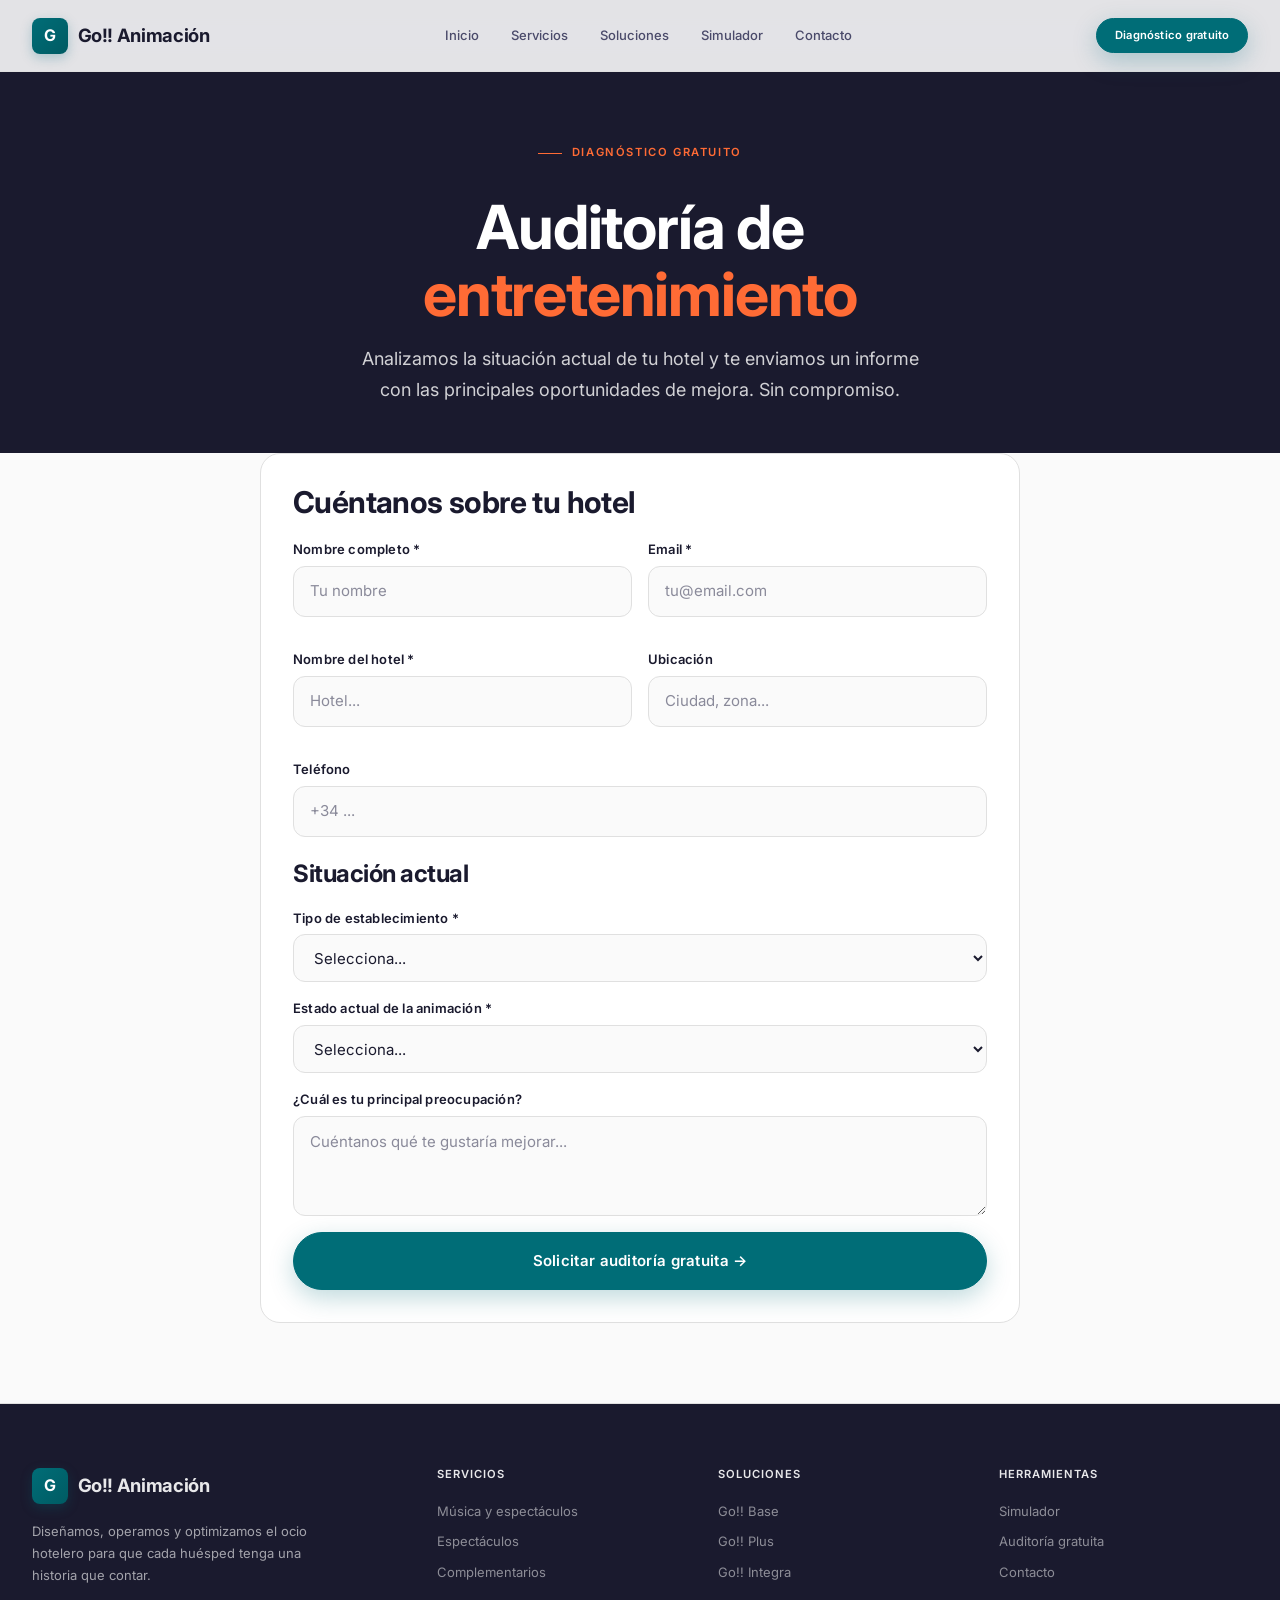
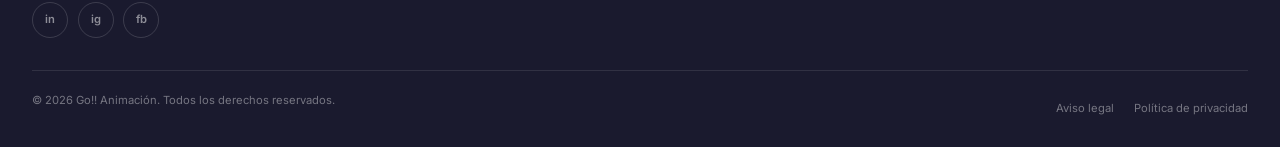
==== commit 64ee151f: "primer cambio visual4" ====
--- a/auditoria.html
+++ b/auditoria.html
@@ -4,12 +4,18 @@
   <meta charset="UTF-8">
   <meta name="viewport" content="width=device-width, initial-scale=1.0">
   <meta name="description" content="Auditoría gratuita de entretenimiento hotelero. Diagnosticamos la situación actual de tu hotel y te enviamos un informe con oportunidades de mejora.">
+  <meta property="og:title" content="Auditoría Gratuita | Go!! Animación">
+  <meta property="og:description" content="Diagnóstico gratuito de entretenimiento para tu hotel. Solicita tu auditoría.">
+  <meta property="og:image" content="img/show5.jpg">
+  <meta property="og:type" content="website">
   <title>Auditoría Gratuita | Go!! Animación</title>
 
   <link rel="icon" type="image/x-icon" href="favicon.ico">
   <link rel="preconnect" href="https://fonts.googleapis.com">
   <link rel="preconnect" href="https://fonts.gstatic.com" crossorigin>
-  <link href="https://fonts.googleapis.com/css2?family=Anton&family=Dancing+Script:wght@600;700&family=Inter:wght@400;500;600;700;800&display=swap" rel="stylesheet">
+  <link href="https://fonts.googleapis.com/css2?family=Inter:wght@300;400;500;600;700;800&display=swap" rel="stylesheet">
+  <link rel="stylesheet" href="css/reset.css">
+  <link rel="stylesheet" href="css/variables.css">
   <link rel="stylesheet" href="css/style.css">
 </head>
 <body>
@@ -33,6 +39,9 @@
 
   <!-- PAGE HERO -->
   <section class="page-hero">
+    <div class="page-hero-bg">
+      <img src="img/show5.jpg" alt="Auditoría Go!! Animación" loading="lazy">
+    </div>
     <div class="container page-hero-inner">
       <span class="section-eyebrow" style="justify-content:center;">Diagnóstico gratuito</span>
       <h1>Auditoría de <span class="tint">entretenimiento</span></h1>
@@ -45,7 +54,7 @@
     <div class="container">
       <div class="form-card reveal" id="auditoriaForm" style="max-width:760px; margin:0 auto;">
         <div id="auditoriaFormContent">
-          <h3 style="margin-bottom:var(--sp-lg);">Cuéntanos sobre tu hotel</h3>
+          <h3 style="margin-bottom:var(--space-5);">Cuéntanos sobre tu hotel</h3>
           <div class="form-row">
             <div class="form-group"><label for="aud-nombre">Nombre completo *</label><input type="text" id="aud-nombre" placeholder="Tu nombre" required></div>
             <div class="form-group"><label for="aud-email">Email *</label><input type="email" id="aud-email" placeholder="tu@email.com" required></div>
@@ -56,7 +65,7 @@
           </div>
           <div class="form-group"><label for="aud-telefono">Teléfono</label><input type="tel" id="aud-telefono" placeholder="+34 ..."></div>
 
-          <h4 style="margin:var(--sp-xl) 0 var(--sp-lg);">Situación actual</h4>
+          <h4 style="margin:var(--space-6) 0 var(--space-5);">Situación actual</h4>
           <div class="form-group">
             <label for="aud-tipo">Tipo de establecimiento *</label>
             <select id="aud-tipo" required>
@@ -83,12 +92,12 @@
           <button class="btn btn-primary btn-lg" id="enviarAuditoria" style="width:100%;">Solicitar auditoría gratuita →</button>
         </div>
 
-        <div id="auditoriaResultado" style="display:none; text-align:center; padding:var(--sp-3xl) var(--sp-md);">
-          <div style="font-size:4rem; margin-bottom:var(--sp-lg);">✅</div>
-          <h3 style="margin-bottom:var(--sp-md);">¡Solicitud enviada!</h3>
-          <p style="margin-bottom:var(--sp-xl);">Hemos recibido tu solicitud de auditoría gratuita. Nuestro equipo analizará tu hotel y te enviará un informe detallado en un plazo de 48 horas.</p>
-          <p style="margin-bottom:var(--sp-xl); color:var(--text-faint);">Mientras tanto, prueba nuestro <a href="simulador.html" style="color:var(--violet-light); font-weight:600;">Simulador de Impacto</a> para una estimación inmediata.</p>
-          <div style="display:flex; gap:var(--sp-md); justify-content:center; flex-wrap:wrap;">
+        <div id="auditoriaResultado" style="display:none; text-align:center; padding:var(--space-12) var(--space-4);">
+          <div style="font-size:4rem; margin-bottom:var(--space-5);">✅</div>
+          <h3 style="margin-bottom:var(--space-4);">¡Solicitud enviada!</h3>
+          <p style="margin-bottom:var(--space-6);">Hemos recibido tu solicitud de auditoría gratuita. Nuestro equipo analizará tu hotel y te enviará un informe detallado en un plazo de 48 horas.</p>
+          <p style="margin-bottom:var(--space-6); color:var(--text-muted);">Mientras tanto, prueba nuestro <a href="simulador.html" style="color:var(--primary); font-weight:600;">Simulador de Impacto</a> para una estimación inmediata.</p>
+          <div style="display:flex; gap:var(--space-4); justify-content:center; flex-wrap:wrap;">
             <a href="index.html" class="btn btn-primary">Volver al inicio</a>
             <a href="soluciones.html" class="btn btn-ghost">Ver soluciones</a>
           </div>
--- a/css/variables.css
+++ b/css/variables.css
@@ -0,0 +1,204 @@
+/* ============================================
+   GO!! ANIMACIÓN — Design Tokens (acttiv.es style)
+   Light theme: white/teal/orange, photography-led
+   Typography: Inter only
+   ============================================ */
+
+:root {
+  /* === COLOR PALETTE === */
+  /* Light backgrounds */
+  --bg: #FAFAFA;
+  --bg-alt: #FFFFFF;
+  --bg-muted: #F5F5F5;
+  --bg-dark: #1A1A2E;           /* Para secciones con fondo oscuro */
+
+  /* Surfaces */
+  --surface: #FFFFFF;
+  --surface-hover: #F0F0F0;
+  --surface-elevated: #FFFFFF;
+
+  /* Brand colors */
+  --primary: #006D77;           /* Teal principal */
+  --primary-light: #00B4D8;     /* Teal claro */
+  --primary-dark: #005B63;      /* Teal oscuro */
+  --primary-pale: rgba(0, 109, 119, 0.08);
+  --primary-glow: rgba(0, 109, 119, 0.25);
+
+  --accent: #FF6B35;            /* Naranja cálido para CTAs destacados */
+  --accent-light: #FF8C5A;
+  --accent-dark: #E85A28;
+  --accent-pale: rgba(255, 107, 53, 0.1);
+
+  /* Semantic colors */
+  --success: #10B981;
+  --success-pale: rgba(16, 185, 129, 0.1);
+  --warning: #F59E0B;
+  --warning-pale: rgba(245, 158, 11, 0.1);
+  --error: #EF4444;
+  --error-pale: rgba(239, 68, 68, 0.1);
+
+  /* Text colors */
+  --text: #1A1A2E;
+  --text-secondary: #4A4A6A;
+  --text-muted: #8A8A9A;
+  --text-inverse: #FFFFFF;
+  --text-link: var(--primary);
+
+  /* Borders */
+  --border: #E0E0E0;
+  --border-strong: #D0D0D0;
+  --border-focus: var(--primary);
+  --border-error: var(--error);
+
+  /* Shadows */
+  --shadow-xs: 0 1px 2px rgba(0, 0, 0, 0.04);
+  --shadow-sm: 0 1px 3px rgba(0, 0, 0, 0.08);
+  --shadow-md: 0 4px 12px rgba(0, 0, 0, 0.1);
+  --shadow-lg: 0 12px 32px rgba(0, 0, 0, 0.12);
+  --shadow-xl: 0 20px 48px rgba(0, 0, 0, 0.14);
+  --shadow-primary: 0 8px 24px var(--primary-glow);
+  --shadow-accent: 0 8px 24px rgba(255, 107, 53, 0.3);
+  --shadow-inner: inset 0 2px 4px rgba(0, 0, 0, 0.04);
+
+  /* Border radius */
+  --radius-xs: 4px;
+  --radius-sm: 8px;
+  --radius-md: 12px;
+  --radius-lg: 20px;
+  --radius-xl: 28px;
+  --radius-2xl: 36px;
+  --radius-pill: 9999px;
+  --radius-circle: 50%;
+
+  /* Typography */
+  --font-sans: 'Inter', system-ui, -apple-system, BlinkMacSystemFont, 'Segoe UI', Roboto, sans-serif;
+  --font-mono: 'JetBrains Mono', 'Fira Code', monospace;
+
+  --text-xs: 0.7rem;      /* 11.2px */
+  --text-sm: 0.8125rem;   /* 13px */
+  --text-base: 0.9375rem; /* 15px */
+  --text-md: 1rem;        /* 16px */
+  --text-lg: 1.125rem;    /* 18px */
+  --text-xl: 1.25rem;     /* 20px */
+  --text-2xl: 1.5rem;     /* 24px */
+  --text-3xl: 1.875rem;   /* 30px */
+  --text-4xl: 2.25rem;    /* 36px */
+  --text-5xl: 3rem;       /* 48px */
+  --text-6xl: 3.75rem;    /* 60px */
+  --text-7xl: 4.5rem;     /* 72px */
+
+  --font-light: 300;
+  --font-normal: 400;
+  --font-medium: 500;
+  --font-semibold: 600;
+  --font-bold: 700;
+  --font-extrabold: 800;
+
+  --leading-tight: 1.1;
+  --leading-snug: 1.3;
+  --leading-normal: 1.6;
+  --leading-relaxed: 1.75;
+
+  /* Spacing scale */
+  --space-0: 0;
+  --space-1: 0.25rem;   /* 4px */
+  --space-2: 0.5rem;    /* 8px */
+  --space-3: 0.75rem;   /* 12px */
+  --space-4: 1rem;      /* 16px */
+  --space-5: 1.25rem;   /* 20px */
+  --space-6: 1.5rem;    /* 24px */
+  --space-7: 1.75rem;   /* 28px */
+  --space-8: 2rem;      /* 32px */
+  --space-9: 2.25rem;   /* 36px */
+  --space-10: 2.5rem;   /* 40px */
+  --space-12: 3rem;     /* 48px */
+  --space-14: 3.5rem;   /* 56px */
+  --space-16: 4rem;     /* 64px */
+  --space-20: 5rem;     /* 80px */
+  --space-24: 6rem;     /* 96px */
+  --space-28: 7rem;     /* 112px */
+  --space-32: 8rem;     /* 128px */
+
+  /* Layout */
+  --container-sm: 640px;
+  --container-md: 768px;
+  --container-lg: 1024px;
+  --container-xl: 1280px;
+  --container-2xl: 1440px;
+  --container-full: 100%;
+
+  --header-height: 72px;
+  --header-height-mobile: 64px;
+
+  /* Transitions */
+  --transition-fast: 150ms cubic-bezier(0.4, 0, 0.2, 1);
+  --transition-base: 250ms cubic-bezier(0.4, 0, 0.2, 1);
+  --transition-slow: 350ms cubic-bezier(0.4, 0, 0.2, 1);
+  --transition-slower: 500ms cubic-bezier(0.4, 0, 0.2, 1);
+
+  /* Z-index scale */
+  --z-dropdown: 100;
+  --z-sticky: 200;
+  --z-fixed: 300;
+  --z-modal-backdrop: 400;
+  --z-modal: 500;
+  --z-popover: 600;
+  --z-tooltip: 700;
+  --z-toast: 800;
+
+  /* Breakpoints (para referencia en JS/media queries) */
+  --bp-sm: 640px;
+  --bp-md: 768px;
+  --bp-lg: 1024px;
+  --bp-xl: 1280px;
+  --bp-2xl: 1536px;
+}
+
+/* === DARK MODE SUPPORT (opcional, para secciones específicas) === */
+@media (prefers-color-scheme: dark) {
+  :root:not(.light) {
+    --bg: #0F0F12;
+    --bg-alt: #1A1A1F;
+    --bg-muted: #24242C;
+    --surface: #1A1A1F;
+    --surface-hover: #24242C;
+    --text: #F4F4F5;
+    --text-secondary: #A1A1AA;
+    --text-muted: #71717A;
+    --border: #3F3F46;
+    --border-strong: #52525B;
+    --shadow-xs: 0 1px 2px rgba(0, 0, 0, 0.3);
+    --shadow-sm: 0 1px 3px rgba(0, 0, 0, 0.4);
+    --shadow-md: 0 4px 12px rgba(0, 0, 0, 0.45);
+    --shadow-lg: 0 12px 32px rgba(0, 0, 0, 0.5);
+    --shadow-xl: 0 20px 48px rgba(0, 0, 0, 0.55);
+  }
+}
+
+/* Forzar light mode por defecto (estilo acttiv.es) */
+:root {
+  color-scheme: light;
+}
+
+/* === UTILITY CLASSES PARA COLORES (opcional, usar con moderación) === */
+.bg-primary { background-color: var(--primary); }
+.bg-primary-light { background-color: var(--primary-light); }
+.bg-primary-pale { background-color: var(--primary-pale); }
+.bg-accent { background-color: var(--accent); }
+.bg-accent-pale { background-color: var(--accent-pale); }
+.bg-surface { background-color: var(--surface); }
+.bg-muted { background-color: var(--bg-muted); }
+.bg-dark { background-color: var(--bg-dark); }
+
+.text-primary { color: var(--primary); }
+.text-accent { color: var(--accent); }
+.text-muted { color: var(--text-muted); }
+.text-secondary { color: var(--text-secondary); }
+.text-inverse { color: var(--text-inverse); }
+
+.border-primary { border-color: var(--primary); }
+.border-accent { border-color: var(--accent); }
+.border-focus { border-color: var(--border-focus); }
+
+.shadow-primary { box-shadow: var(--shadow-primary); }
+.shadow-accent { box-shadow: var(--shadow-accent); }
--- a/css/style.css
+++ b/css/style.css
@@ -1,468 +1,746 @@
 /* ============================================
-   GO!! ANIMACIÓN — Dark Purple Editorial Theme
-   Partner estratégico de entretenimiento hotelero
-   Display: Anton · Body: Inter · Script: Dancing Script
+   GO!! ANIMACIÓN — Light Theme · acttiv.es style
+   Teal + Orange · Photography-led · Clean sans-serif
    ============================================ */
 
-/* === VARIABLES === */
-:root {
-  /* Fondo oscuro */
-  --bg:          #0B0A12;
-  --bg-2:        #12111C;
-  --bg-3:        #1A1826;
-  --surface:     #17151F;
-  --surface-2:   #1F1C2E;
-  --surface-hover: #262236;
-
-  /* Violeta / morado */
-  --violet:      #8B5CF6;
-  --violet-light:#A78BFA;
-  --violet-lighter:#C4B5FD;
-  --violet-dark: #6D28D9;
-  --violet-glow: rgba(139,92,246,0.35);
-  --violet-pale: rgba(139,92,246,0.12);
-  --violet-panel:#B79CF4;
-
-  /* Texto */
-  --text:        #F4F2FA;
-  --text-soft:   #CFCADE;
-  --text-dim:    #9490A6;
-  --text-faint:  #625E73;
-
-  /* Bordes */
-  --border:      rgba(255,255,255,0.08);
-  --border-soft: rgba(255,255,255,0.05);
-  --border-violet: rgba(139,92,246,0.35);
-
-  /* Sombras */
-  --shadow-md:   0 10px 30px rgba(0,0,0,0.35);
-  --shadow-lg:   0 24px 60px rgba(0,0,0,0.5);
-  --shadow-violet: 0 12px 40px rgba(139,92,246,0.35);
-
-  /* Transiciones */
-  --t-fast:  0.2s cubic-bezier(0.4,0,0.2,1);
-  --t:       0.35s cubic-bezier(0.4,0,0.2,1);
-  --t-slow:  0.7s cubic-bezier(0.16,1,0.3,1);
-
-  /* Espaciado */
-  --sp-xs:0.25rem; --sp-sm:0.5rem;  --sp-md:1rem;
-  --sp-lg:1.5rem;  --sp-xl:2rem;    --sp-2xl:3rem;
-  --sp-3xl:4.5rem; --sp-4xl:6rem;   --sp-5xl:8rem;
-
-  /* Radios */
-  --r-sm:10px; --r-md:16px; --r-lg:22px; --r-xl:30px; --r-pill:9999px;
-
-  /* Layout */
-  --w:1240px; --hdr:76px;
-}
-
-/* === RESET === */
-*{ margin:0; padding:0; box-sizing:border-box; }
-html{ scroll-behavior:smooth; font-size:16px; -webkit-font-smoothing:antialiased; }
-body{
-  font-family:'Inter', sans-serif;
-  color: var(--text-soft);
-  background: var(--bg);
-  line-height:1.7;
-  overflow-x:hidden;
-}
-img{ max-width:100%; height:auto; display:block; }
-a{ text-decoration:none; color:inherit; transition: color var(--t-fast); }
-ul,ol{ list-style:none; }
-button{ cursor:pointer; border:none; background:none; font-family:inherit; }
-input,textarea,select{ font-family:inherit; font-size:inherit; }
-::selection{ background: var(--violet); color:#fff; }
-
 /* === TIPOGRAFÍA === */
-.display{ font-family:'Anton', sans-serif; font-weight:400; letter-spacing:0.01em; text-transform:uppercase; }
-.script{ font-family:'Dancing Script', cursive; text-transform:none; font-weight:600; }
-
-h1,h2,h3,h4,h5,h6{
-  font-family:'Anton', sans-serif; font-weight:400;
-  line-height:1.02; color: var(--text);
-  letter-spacing:0.01em; text-transform:uppercase;
-}
-h1{ font-size:clamp(3rem,9vw,7rem); }
-h2{ font-size:clamp(2.2rem,5vw,4rem); }
-h3{ font-size:clamp(1.3rem,2.2vw,1.75rem); }
-h4{ font-size:1.1rem; letter-spacing:0.02em; }
-p{ color:var(--text-dim); line-height:1.75; }
-strong{ color:var(--text); }
+h1, h2, h3, h4, h5, h6{
+  font-family: var(--font-sans);
+  font-weight: var(--font-bold);
+  line-height: var(--leading-tight);
+  color: var(--text);
+  letter-spacing: -0.02em;
+}
+h1{ font-size: var(--text-6xl); }
+h2{ font-size: var(--text-5xl); }
+h3{ font-size: var(--text-3xl); }
+h4{ font-size: var(--text-2xl); }
+
+@media (max-width:768px){
+  h1{ font-size: var(--text-4xl); }
+  h2{ font-size: var(--text-3xl); }
+  h3{ font-size: var(--text-2xl); }
+}
+
+p{ color: var(--text-secondary); line-height: var(--leading-relaxed); }
+strong{ color: var(--text); }
 
 /* === CONTENEDOR === */
-.container{ width:100%; max-width:var(--w); margin:0 auto; padding:0 var(--sp-lg); }
+.container{ width:100%; max-width:var(--container-xl); margin:0 auto; padding:0 var(--space-6); }
+@media (min-width:1024px){ .container{ padding:0 var(--space-8); } }
 
 /* === BOTONES === */
 .btn{
   display:inline-flex; align-items:center; justify-content:center; gap:.6rem;
-  padding:.95rem 1.9rem;
-  font-family:'Inter',sans-serif; font-weight:600; font-size:.9rem;
-  letter-spacing:.02em; border-radius:var(--r-pill);
-  transition: all var(--t); white-space:nowrap; cursor:pointer; border:1.5px solid transparent;
+  padding:.85rem 1.8rem;
+  font-family:var(--font-sans); font-weight:var(--font-semibold); font-size:var(--text-sm);
+  letter-spacing:.02em; border-radius:var(--radius-pill);
+  transition: all var(--transition-base); white-space:nowrap; cursor:pointer;
+  border:1.5px solid transparent; text-decoration:none;
 }
 .btn-primary{
-  background: var(--violet); color:#fff; border-color:var(--violet);
-  box-shadow: 0 8px 24px rgba(139,92,246,0.25);
-}
-.btn-primary:hover{ background: var(--violet-light); border-color:var(--violet-light); transform:translateY(-2px); box-shadow: var(--shadow-violet); }
-.btn-ghost{ background:transparent; color:var(--text); border-color:var(--border); }
-.btn-ghost:hover{ border-color:var(--violet); color:var(--violet-light); transform:translateY(-2px); }
-.btn-dark{ background: #0E0D16; color:#fff; border-color:#0E0D16; }
-.btn-dark:hover{ background:#000; transform:translateY(-2px); }
-.btn-light{ background:#fff; color:#12111C; border-color:#fff; }
-.btn-light:hover{ transform:translateY(-2px); box-shadow: var(--shadow-lg); }
-.btn-sm{ padding:.6rem 1.25rem; font-size:.82rem; }
-.btn-lg{ padding:1.1rem 2.4rem; font-size:1rem; }
+  background: var(--primary); color: var(--text-inverse); border-color: var(--primary);
+  box-shadow: var(--shadow-primary);
+}
+.btn-primary:hover{
+  background: var(--primary-dark); border-color: var(--primary-dark);
+  transform:translateY(-2px); box-shadow: 0 8px 24px var(--primary-glow);
+}
+.btn-ghost{
+  background:transparent; color:var(--text); border-color:var(--border);
+}
+.btn-ghost:hover{
+  border-color:var(--primary); color:var(--primary); transform:translateY(-2px);
+}
+.btn-dark{
+  background: var(--bg-dark); color: var(--text-inverse); border-color: var(--bg-dark);
+}
+.btn-dark:hover{
+  opacity:.9; transform:translateY(-2px);
+}
+.btn-accent{
+  background: var(--accent); color: var(--text-inverse); border-color: var(--accent);
+  box-shadow: var(--shadow-accent);
+}
+.btn-accent:hover{
+  background: var(--accent-dark); border-color: var(--accent-dark);
+  transform:translateY(-2px);
+}
+.btn-light{
+  background:var(--surface); color:var(--text); border-color:var(--border);
+  box-shadow: var(--shadow-xs);
+}
+.btn-light:hover{
+  transform:translateY(-2px); box-shadow: var(--shadow-md);
+}
+.btn-sm{ padding:.5rem 1.1rem; font-size:var(--text-xs); }
+.btn-lg{ padding:1rem 2.2rem; font-size:var(--text-base); }
 .btn svg{ width:1.05em; height:1.05em; }
 
 /* === NAVBAR === */
 .navbar{
-  position:fixed; top:0; left:0; right:0; height:var(--hdr);
-  background: rgba(11,10,18,0.72);
+  position:fixed; top:0; left:0; right:0; height:var(--header-height);
+  background: rgba(255,255,255,0.88);
   backdrop-filter: blur(18px) saturate(160%);
   -webkit-backdrop-filter: blur(18px) saturate(160%);
-  border-bottom:1px solid var(--border-soft);
-  z-index:1000; transition: all var(--t);
-}
-.navbar.scrolled{ background: rgba(11,10,18,0.92); box-shadow: var(--shadow-md); }
+  border-bottom:1px solid var(--border);
+  z-index: var(--z-fixed); transition: all var(--transition-base);
+}
+.navbar.scrolled{ background: rgba(255,255,255,0.97); box-shadow: var(--shadow-sm); }
 .nav-container{ display:flex; align-items:center; justify-content:space-between; height:100%; }
-.nav-logo{ display:flex; align-items:center; gap:.6rem; font-family:'Anton',sans-serif; font-size:1.25rem; color:var(--text); text-transform:uppercase; letter-spacing:.02em; }
+.nav-logo{
+  display:flex; align-items:center; gap:.6rem;
+  font-family:var(--font-sans); font-weight:var(--font-bold);
+  font-size:1.15rem; color:var(--text); letter-spacing:-.02em;
+  text-decoration:none;
+}
 .nav-logo-mark{
-  width:38px; height:38px; border-radius:var(--r-sm);
-  background: linear-gradient(135deg, var(--violet) 0%, var(--violet-dark) 100%);
+  width:36px; height:36px; border-radius:var(--radius-sm);
+  background: linear-gradient(135deg, var(--primary) 0%, var(--primary-dark) 100%);
   color:#fff; display:flex; align-items:center; justify-content:center;
-  font-weight:400; font-size:1.1rem; flex-shrink:0; box-shadow: 0 6px 16px rgba(139,92,246,0.35);
+  font-weight:var(--font-bold); font-size:1rem; flex-shrink:0;
+  box-shadow: 0 4px 12px var(--primary-glow);
 }
 .nav-logo-text{ color:var(--text); }
-.nav-menu{ display:flex; align-items:center; gap:var(--sp-xl); }
-.nav-link{ font-family:'Inter',sans-serif; font-weight:500; font-size:.9rem; color:var(--text-dim); position:relative; padding:.35rem 0; }
-.nav-link:hover, .nav-link.active{ color:var(--text); }
-.nav-link::after{ content:''; position:absolute; bottom:-2px; left:0; width:0; height:2px; background:var(--violet); transition:width var(--t); border-radius:2px; }
+.nav-menu{ display:flex; align-items:center; gap:var(--space-8); }
+.nav-link{
+  font-family:var(--font-sans); font-weight:var(--font-medium);
+  font-size:var(--text-sm); color:var(--text-secondary);
+  position:relative; padding:.35rem 0; text-decoration:none;
+}
+.nav-link:hover, .nav-link.active{ color:var(--primary); }
+.nav-link::after{
+  content:''; position:absolute; bottom:-2px; left:0; width:0; height:2px;
+  background:var(--primary); transition:width var(--transition-base);
+  border-radius:2px;
+}
 .nav-link:hover::after, .nav-link.active::after{ width:100%; }
-.nav-cta{ margin-left:var(--sp-sm); }
-.nav-burger{ display:none; flex-direction:column; gap:5px; padding:var(--sp-sm); }
-.nav-burger span{ width:24px; height:2px; background:var(--text); border-radius:2px; transition: all var(--t); }
+.nav-cta{ margin-left:var(--space-2); }
+.nav-burger{
+  display:none; flex-direction:column; gap:5px; padding:var(--space-2);
+  background:none; border:none; cursor:pointer;
+}
+.nav-burger span{ width:24px; height:2px; background:var(--text); border-radius:2px; transition: all var(--transition-base); }
 .nav-burger.active span:nth-child(1){ transform:rotate(45deg) translate(5px,5px); }
 .nav-burger.active span:nth-child(2){ opacity:0; }
 .nav-burger.active span:nth-child(3){ transform:rotate(-45deg) translate(6px,-6px); }
-.nav-overlay{ display:none; position:fixed; inset:0; background:rgba(0,0,0,0.6); z-index:999; }
+.nav-overlay{ display:none; position:fixed; inset:0; background:rgba(0,0,0,0.4); z-index:calc(var(--z-fixed) - 1); }
 .nav-overlay.active{ display:block; }
 
 /* === HERO === */
-.hero{ position:relative; padding-top: calc(var(--hdr) + var(--sp-3xl)); padding-bottom: var(--sp-4xl); overflow:hidden; background: var(--bg); }
-.hero::before{
-  content:''; position:absolute; inset:0; z-index:0; pointer-events:none;
-  background:
-    radial-gradient(ellipse 60% 50% at 78% 18%, rgba(139,92,246,0.28) 0%, transparent 60%),
-    radial-gradient(ellipse 50% 40% at 15% 80%, rgba(109,40,217,0.18) 0%, transparent 60%);
-}
-.hero-container{ position:relative; z-index:1; }
-.hero-topbar{ display:flex; justify-content:space-between; align-items:center; margin-bottom:var(--sp-2xl); }
-.hero-eyebrow{ display:inline-flex; align-items:center; gap:.65rem; color:var(--violet-light); font-weight:600; font-size:.78rem; text-transform:uppercase; letter-spacing:1.6px; }
-.hero-eyebrow::before{ content:''; width:34px; height:1.5px; background:var(--violet); }
-.hero-avail{ display:inline-flex; align-items:center; gap:.5rem; font-size:.75rem; text-transform:uppercase; letter-spacing:1.4px; color:var(--text-dim); font-weight:600; }
-.hero-avail-dot{ width:8px; height:8px; border-radius:50%; background:var(--violet); box-shadow:0 0 10px var(--violet-glow); animation:pulse 2s ease-in-out infinite; }
-@keyframes pulse{ 50%{ opacity:.35; } }
-
-.hero-grid{ display:grid; grid-template-columns: 1.15fr .85fr; gap:var(--sp-2xl); align-items:center; }
-.hero-title{ color:var(--text); line-height:.86; margin-bottom:var(--sp-lg); }
-.hero-title .line{ display:block; }
-.hero-title .tint{ color:var(--violet-light); }
-.hero-title .script{ color:var(--violet-light); font-size:.42em; display:inline-block; margin-top:.1em; letter-spacing:0; }
-.hero-sub{ font-size:1.05rem; color:var(--text-dim); max-width:440px; margin-bottom:var(--sp-md); }
-.hero-code{ font-family:'Inter',sans-serif; font-size:.8rem; letter-spacing:2px; color:var(--violet-light); text-transform:uppercase; font-weight:600; margin-bottom:var(--sp-xl); }
-.hero-actions{ display:flex; gap:var(--sp-md); flex-wrap:wrap; }
-
-.hero-media{ position:relative; }
-.hero-portrait{
-  position:relative; border-radius:var(--r-xl); overflow:hidden; aspect-ratio:4/5;
-  background: linear-gradient(160deg, var(--surface-2) 0%, var(--bg-3) 60%, #241a3d 100%);
-  border:1px solid var(--border);
-}
-.hero-portrait::after{
+.hero{
+  position:relative; min-height:90vh;
+  padding-top: calc(var(--header-height) + var(--space-8));
+  overflow:hidden;
+  display:flex; align-items:center;
+  background: var(--bg-dark);
+}
+.hero-bg{
+  position:absolute; inset:0; z-index:0;
+}
+.hero-bg img{
+  width:100%; height:100%; object-fit:cover;
+}
+.hero-bg::after{
   content:''; position:absolute; inset:0;
-  background: radial-gradient(ellipse at 60% 30%, rgba(139,92,246,0.25) 0%, transparent 65%);
-}
-.hero-portrait-img{ position:absolute; inset:0; background-size:cover; background-position:center; }
-.hero-badge{
-  position:absolute; z-index:2; top:var(--sp-lg); left:var(--sp-lg);
+  background: linear-gradient(135deg, rgba(26,26,46,0.75) 0%, rgba(26,26,46,0.45) 50%, rgba(26,26,46,0.7) 100%);
+}
+.hero-container{ position:relative; z-index:1; width:100%; }
+.hero-content{
+  max-width:720px; margin:0 auto; text-align:center;
+  padding: var(--space-16) 0;
+}
+.hero-eyebrow{
+  display:inline-flex; align-items:center; gap:.6rem;
+  color: var(--accent); font-weight:var(--font-semibold);
+  font-size:var(--text-xs); text-transform:uppercase;
+  letter-spacing:1.6px; margin-bottom:var(--space-4);
+}
+.hero-eyebrow::before{ content:''; width:28px; height:1.5px; background:var(--accent); }
+.hero-eyebrow::after{ content:''; width:28px; height:1.5px; background:var(--accent); }
+.hero-title{
+  color:var(--text-inverse); font-size:clamp(2.8rem, 7vw, 4.5rem);
+  margin-bottom:var(--space-6); line-height:1.08;
+}
+.hero-title .tint{ color:var(--accent); }
+.hero-sub{
+  font-size:var(--text-lg); color:rgba(255,255,255,0.8);
+  max-width:560px; margin:0 auto var(--space-8);
+  line-height:1.7;
+}
+.hero-actions{ display:flex; gap:var(--space-4); justify-content:center; flex-wrap:wrap; }
+
+/* === SECTION COMMONS === */
+.section{ padding: var(--space-20) 0; position:relative; }
+.section-alt{ background: var(--bg-muted); }
+.section-header{ max-width:700px; margin-bottom:var(--space-12); }
+.section-eyebrow{
+  display:inline-flex; align-items:center; gap:.6rem;
+  color: var(--primary); font-weight:var(--font-semibold);
+  font-size:var(--text-xs); text-transform:uppercase;
+  letter-spacing:1.6px; margin-bottom:var(--space-4);
+  font-family:var(--font-sans);
+}
+.section-eyebrow::before{ content:''; width:24px; height:1.5px; background:var(--primary); }
+.section-title{ margin-bottom:var(--space-4); }
+.section-lead{ font-size:var(--text-lg); color:var(--text-secondary); max-width:600px; }
+.section-head-row{ display:flex; justify-content:space-between; align-items:flex-end; gap:var(--space-8); flex-wrap:wrap; }
+.section-link{
   display:inline-flex; align-items:center; gap:.5rem;
-  padding:.5rem 1rem; border-radius:var(--r-pill);
-  background: rgba(11,10,18,0.7); backdrop-filter: blur(10px);
-  border:1px solid var(--border-violet); color:var(--violet-light);
-  font-size:.72rem; font-weight:600; letter-spacing:.8px; text-transform:uppercase;
-}
-.hero-monogram{
-  position:absolute; z-index:2; bottom:var(--sp-lg); right:var(--sp-lg);
-  width:74px; height:74px; border-radius:50%;
-  border:1.5px solid var(--border-violet);
+  color:var(--primary); font-weight:var(--font-semibold);
+  font-size:var(--text-sm); text-transform:uppercase; letter-spacing:1px;
+  text-decoration:none;
+}
+.section-link:hover{ color:var(--primary-dark); }
+
+/* === CLIENTES STRIP === */
+.clients-strip{
+  padding: var(--space-12) 0;
+  background: var(--surface);
+  border-top:1px solid var(--border);
+  border-bottom:1px solid var(--border);
+}
+.clients-strip h3{
+  text-align:center; font-size:var(--text-sm); font-weight:var(--font-semibold);
+  color:var(--text-muted); text-transform:uppercase; letter-spacing:1.2px;
+  margin-bottom:var(--space-8);
+}
+.clients-grid{
+  display:flex; justify-content:center; align-items:center;
+  gap:var(--space-10); flex-wrap:wrap;
+}
+.client-item{
+  font-size:var(--text-xl); font-weight:var(--font-bold);
+  color:var(--text-muted); opacity:.6; letter-spacing:-.02em;
+}
+
+/* === SPLIT LAYOUT === */
+.split-grid{
+  display:grid; grid-template-columns:1fr 1fr; gap:var(--space-12);
+  align-items:center;
+}
+.split-media{
+  border-radius:var(--radius-xl); overflow:hidden;
+  position:relative;
+}
+.split-media img{
+  width:100%; height:100%; object-fit:cover;
+  display:block;
+}
+.split-media.aspect-4-3{ aspect-ratio:4/3; }
+.split-text h2{ margin-bottom:var(--space-4); }
+.split-text p{ font-size:var(--text-lg); margin-bottom:var(--space-8); }
+
+/* === SOLUCIONES / PLANES === */
+.plans-grid{ display:grid; grid-template-columns:repeat(3,1fr); gap:var(--space-6); align-items:stretch; }
+.plan-card{
+  display:flex; flex-direction:column;
+  background:var(--surface); border:1px solid var(--border);
+  border-radius:var(--radius-lg); padding:var(--space-8) var(--space-6);
+  transition:all var(--transition-base);
+}
+.plan-card:hover{
+  transform:translateY(-4px); border-color:var(--primary);
+  box-shadow: var(--shadow-md);
+}
+.plan-card.featured{
+  border-color:var(--primary);
+  box-shadow: var(--shadow-primary);
+  position:relative;
+}
+.plan-badge{
+  display:inline-block; align-self:flex-start;
+  padding:.25rem .75rem; border-radius:var(--radius-pill);
+  font-size:var(--text-xs); font-weight:var(--font-bold);
+  text-transform:uppercase; letter-spacing:1px;
+  background:var(--primary-pale); color:var(--primary);
+  margin-bottom:var(--space-4);
+}
+.plan-card.featured .plan-badge{ background:var(--primary); color:#fff; }
+.plan-card h3{ font-size:var(--text-3xl); margin-bottom:var(--space-2); }
+.plan-tagline{ font-size:var(--text-sm); color:var(--text-secondary); margin-bottom:var(--space-6); min-height:2.6em; }
+.plan-list{ display:flex; flex-direction:column; gap:.6rem; margin-bottom:var(--space-8); flex:1; }
+.plan-list li{
+  display:flex; align-items:flex-start; gap:.6rem;
+  font-size:var(--text-sm); color:var(--text-secondary);
+}
+.plan-list li svg{ width:18px; height:18px; flex:none; color:var(--primary); margin-top:.15rem; }
+.plan-card .btn{ width:100%; }
+
+/* === SERVICIOS CARDS (con imagen) === */
+.cards-3{ display:grid; grid-template-columns:repeat(3,1fr); gap:var(--space-6); }
+.svc-card{
+  background:var(--surface); border:1px solid var(--border);
+  border-radius:var(--radius-lg); overflow:hidden;
+  transition: all var(--transition-base);
+}
+.svc-card:hover{ transform:translateY(-4px); border-color:var(--primary); box-shadow:var(--shadow-md); }
+.svc-card-media{ height:200px; position:relative; overflow:hidden; }
+.svc-card-media img{ width:100%; height:100%; object-fit:cover; }
+.svc-card-body{ padding:var(--space-6); }
+.svc-card-body h3{ margin-bottom:var(--space-2); font-size:var(--text-2xl); }
+.svc-card-body > p{ font-size:var(--text-sm); margin-bottom:var(--space-5); }
+.svc-list{ display:flex; flex-direction:column; gap:.5rem; }
+.svc-list li{
+  display:flex; align-items:center; gap:.6rem;
+  font-size:var(--text-sm); color:var(--text-secondary);
+}
+.svc-list li::before{
+  content:''; width:14px; height:14px; flex:none;
+  border-radius:50%; background:var(--primary-pale);
+  border:1px solid var(--primary);
+}
+
+/* === MÓDULOS ADD-ON === */
+.modulos-grid{ display:grid; grid-template-columns:repeat(3,1fr); gap:var(--space-6); }
+.modulo-card{
+  padding:var(--space-6); background:var(--surface);
+  border:1px solid var(--border); border-radius:var(--radius-lg);
+  transition:all var(--transition-base);
+}
+.modulo-card:hover{ border-color:var(--primary); transform:translateY(-3px); }
+.modulo-card .pilar-icon{ margin-bottom:var(--space-4); }
+.modulo-card h3{ font-size:var(--text-xl); margin-bottom:var(--space-2); }
+.modulo-card p{ font-size:var(--text-sm); }
+
+/* ¿CÓMO LO HACEMOS? — Process */
+.process-grid{
+  display:grid; grid-template-columns:1fr 1fr; gap:var(--space-12);
+  align-items:center;
+}
+.process-media{
+  border-radius:var(--radius-xl); overflow:hidden; aspect-ratio:4/3;
+  position:relative;
+}
+.process-media img{ width:100%; height:100%; object-fit:cover; }
+.process-steps{ display:flex; flex-direction:column; gap:var(--space-6); }
+.process-step{
+  display:flex; gap:var(--space-4);
+  padding:var(--space-5); border-radius:var(--radius-md);
+  transition: background var(--transition-fast);
+}
+.process-step:hover{ background: var(--primary-pale); }
+.process-step-num{
+  flex:none; width:40px; height:40px; border-radius:var(--radius-circle);
+  background:var(--primary); color:#fff;
   display:flex; align-items:center; justify-content:center;
-  font-family:'Anton',sans-serif; font-size:1.5rem; color:var(--violet-light);
-  background: rgba(11,10,18,0.55); backdrop-filter: blur(8px);
-}
-
-/* === HERO STATS === */
-.hero-stats{ display:flex; flex-wrap:wrap; gap:var(--sp-xl); margin-top:var(--sp-3xl); padding-top:var(--sp-xl); border-top:1px solid var(--border); position:relative; z-index:1; }
-.hero-stat{ flex:1 1 120px; }
-.hero-stat-num{ font-family:'Anton',sans-serif; font-size:clamp(1.8rem,3vw,2.6rem); color:var(--text); line-height:1; }
-.hero-stat-num .tint{ color:var(--violet-light); }
-.hero-stat-label{ font-size:.72rem; text-transform:uppercase; letter-spacing:1px; color:var(--text-dim); margin-top:.4rem; font-weight:600; }
-
-/* === SECTION COMMONS === */
-.section{ padding: var(--sp-5xl) 0; position:relative; }
-.section-alt{ background: var(--bg-2); }
-.section-header{ max-width:760px; margin-bottom:var(--sp-3xl); }
-.section-eyebrow{ display:inline-flex; align-items:center; gap:.6rem; color:var(--violet); font-weight:700; font-size:.76rem; text-transform:uppercase; letter-spacing:1.6px; margin-bottom:var(--sp-md); font-family:'Inter',sans-serif; }
-.section-eyebrow::before{ content:''; width:28px; height:1.5px; background:var(--violet); }
-.section-title{ margin-bottom:var(--sp-md); color:var(--text); }
-.section-lead{ font-size:1.05rem; color:var(--text-dim); max-width:620px; }
-.section-head-row{ display:flex; justify-content:space-between; align-items:flex-end; gap:var(--sp-xl); flex-wrap:wrap; }
-.section-link{ display:inline-flex; align-items:center; gap:.5rem; color:var(--violet-light); font-weight:600; font-size:.85rem; text-transform:uppercase; letter-spacing:1px; }
-.section-link:hover{ color:var(--violet); }
+  font-weight:var(--font-bold); font-size:var(--text-sm);
+}
+.process-step h4{ margin-bottom:.15rem; font-size:var(--text-md); }
+.process-step p{ font-size:var(--text-sm); margin:0; }
+
+/* === DATOS / KPIs === */
+.kpi-grid{
+  display:grid; grid-template-columns:repeat(3,1fr); gap:var(--space-8);
+  text-align:center;
+}
+.kpi-item{}
+.kpi-number{
+  font-family:var(--font-sans); font-weight:var(--font-extrabold);
+  font-size:clamp(2.5rem, 4vw, 3.5rem);
+  color:var(--primary); line-height:1; letter-spacing:-.03em;
+}
+.kpi-label{
+  font-size:var(--text-sm); color:var(--text-muted);
+  margin-top:.5rem; font-weight:var(--font-medium);
+}
+
+/* === GALERÍA === */
+.gallery-grid{
+  display:grid; grid-template-columns:repeat(3,1fr); gap:var(--space-4);
+}
+.gallery-item{
+  border-radius:var(--radius-md); overflow:hidden;
+  aspect-ratio:4/3; position:relative; cursor:pointer;
+}
+.gallery-item img{
+  width:100%; height:100%; object-fit:cover;
+  transition: transform var(--transition-slow);
+}
+.gallery-item:hover img{ transform:scale(1.05); }
 
 /* === WHAT I DO / SERVICIOS numbered === */
-.whatido-grid{ display:grid; grid-template-columns: .7fr repeat(4,1fr); gap:1px; background:var(--border-soft); border:1px solid var(--border-soft); border-radius:var(--r-lg); overflow:hidden; }
-.whatido-intro, .whatido-card{ background:var(--bg); padding:var(--sp-xl); }
-.whatido-intro h2{ font-size:clamp(2rem,3vw,2.6rem); margin-bottom:var(--sp-md); }
-.whatido-intro p{ font-size:.9rem; }
-.whatido-card{ display:flex; flex-direction:column; transition: background var(--t); }
-.whatido-card:hover{ background:var(--surface); }
-.whatido-icon{ width:46px; height:46px; border-radius:var(--r-sm); background:var(--violet-pale); color:var(--violet-light); display:flex; align-items:center; justify-content:center; margin-bottom:var(--sp-lg); }
-.whatido-icon svg{ width:24px; height:24px; }
-.whatido-card h3{ font-size:1.1rem; margin-bottom:var(--sp-sm); }
-.whatido-card p{ font-size:.85rem; flex:1; }
-.whatido-num{ font-family:'Anton',sans-serif; color:var(--text-faint); font-size:.9rem; margin-top:var(--sp-lg); }
-
-/* === SERVICIOS CARDS (con imagen) === */
-.cards-3{ display:grid; grid-template-columns:repeat(3,1fr); gap:var(--sp-lg); }
-.svc-card{ background:var(--surface); border:1px solid var(--border); border-radius:var(--r-lg); overflow:hidden; transition: all var(--t); }
-.svc-card:hover{ transform:translateY(-6px); border-color:var(--border-violet); box-shadow:var(--shadow-lg); }
-.svc-card-media{ height:180px; position:relative; }
-.svc-media-1{ background:linear-gradient(135deg,#2A1E4A 0%, #6D28D9 100%); }
-.svc-media-2{ background:linear-gradient(135deg,#1E1A3A 0%, #8B5CF6 100%); }
-.svc-media-3{ background:linear-gradient(135deg,#241A3D 0%, #A78BFA 100%); }
-.svc-card-body{ padding:var(--sp-xl); }
-.svc-card-body h3{ margin-bottom:var(--sp-sm); }
-.svc-card-body > p{ font-size:.9rem; margin-bottom:var(--sp-lg); }
-.svc-list{ display:flex; flex-direction:column; gap:.6rem; }
-.svc-list li{ display:flex; align-items:center; gap:.7rem; font-size:.88rem; color:var(--text-soft); }
-.svc-list li::before{ content:''; width:16px; height:16px; flex:none; border-radius:50%; background:var(--violet-pale); border:1px solid var(--border-violet); }
+.whatido-grid{
+  display:grid; grid-template-columns:.7fr repeat(4,1fr);
+  gap:1px; background:var(--border);
+  border:1px solid var(--border); border-radius:var(--radius-lg);
+  overflow:hidden;
+}
+.whatido-intro, .whatido-card{ background:var(--surface); padding:var(--space-6); }
+.whatido-intro h2{ font-size:var(--text-3xl); margin-bottom:var(--space-4); }
+.whatido-intro p{ font-size:var(--text-sm); }
+.whatido-card{ display:flex; flex-direction:column; transition: background var(--transition-fast); }
+.whatido-card:hover{ background:var(--bg-muted); }
+.whatido-icon{
+  width:44px; height:44px; border-radius:var(--radius-sm);
+  background:var(--primary-pale); color:var(--primary);
+  display:flex; align-items:center; justify-content:center;
+  margin-bottom:var(--space-5);
+}
+.whatido-icon svg{ width:22px; height:22px; }
+.whatido-card h3{ font-size:var(--text-lg); margin-bottom:var(--space-2); }
+.whatido-card p{ font-size:var(--text-sm); flex:1; }
+.whatido-num{ font-weight:var(--font-bold); color:var(--text-muted); font-size:var(--text-sm); margin-top:var(--space-5); }
 
 /* === FEATURED PROJECTS / CASOS === */
-.proj-grid{ display:grid; grid-template-columns:repeat(3,1fr); gap:var(--sp-lg); }
-.proj-card{ background:var(--surface); border:1px solid var(--border); border-radius:var(--r-lg); overflow:hidden; transition: all var(--t); }
-.proj-card:hover{ transform:translateY(-6px); border-color:var(--border-violet); box-shadow:var(--shadow-lg); }
-.proj-media{ height:200px; position:relative; overflow:hidden; }
-.proj-media-1{ background:linear-gradient(135deg,#150F2A 0%, #3B2A6B 60%, #6D28D9 100%); }
-.proj-media-2{ background:linear-gradient(135deg,#1A142E 0%, #4A2F7A 60%, #8B5CF6 100%); }
-.proj-media-3{ background:linear-gradient(135deg,#120E22 0%, #2C2350 60%, #A78BFA 100%); }
-.proj-num{ position:absolute; top:var(--sp-md); left:var(--sp-md); font-family:'Anton',sans-serif; font-size:1rem; color:rgba(255,255,255,0.6); background:rgba(11,10,18,0.5); padding:.2rem .6rem; border-radius:var(--r-sm); backdrop-filter:blur(6px); }
-.proj-arrow{ position:absolute; top:var(--sp-md); right:var(--sp-md); width:36px; height:36px; border-radius:50%; background:rgba(11,10,18,0.5); border:1px solid var(--border); display:flex; align-items:center; justify-content:center; color:#fff; transition:all var(--t); }
-.proj-card:hover .proj-arrow{ background:var(--violet); border-color:var(--violet); }
-.proj-body{ padding:var(--sp-lg) var(--sp-xl) var(--sp-xl); }
-.proj-tag{ display:inline-block; padding:.28rem .75rem; background:var(--violet-pale); color:var(--violet-light); border-radius:var(--r-pill); font-size:.7rem; font-weight:600; text-transform:uppercase; letter-spacing:.8px; margin-bottom:var(--sp-sm); }
-.proj-body h3{ margin-bottom:var(--sp-sm); }
-.proj-body p{ font-size:.88rem; }
-
-/* === PILARES === */
-.pilares-grid{ display:grid; grid-template-columns:repeat(3,1fr); gap:var(--sp-lg); }
-.pilar-card{ padding:var(--sp-2xl) var(--sp-xl); background:var(--surface); border:1px solid var(--border); border-radius:var(--r-lg); transition:all var(--t); }
-.pilar-card:hover{ transform:translateY(-4px); border-color:var(--border-violet); box-shadow:var(--shadow-md); }
-.pilar-num{ font-family:'Anton',sans-serif; font-size:2rem; color:var(--violet); line-height:1; margin-bottom:var(--sp-md); }
-.pilar-icon{ width:54px; height:54px; border-radius:var(--r-md); background:var(--violet-pale); color:var(--violet-light); display:flex; align-items:center; justify-content:center; margin-bottom:var(--sp-lg); }
-.pilar-card h3{ margin-bottom:var(--sp-sm); }
-.pilar-card p{ font-size:.9rem; }
-
-/* === PANEL SPLIT (toolkit + proceso + cta) === */
-.split-3{ display:grid; grid-template-columns:1fr 1fr 1fr; gap:var(--sp-lg); align-items:start; }
-.panel{ background:var(--surface); border:1px solid var(--border); border-radius:var(--r-lg); padding:var(--sp-xl); height:100%; }
-.panel-title{ font-size:1.4rem; margin-bottom:var(--sp-lg); }
+.proj-grid{ display:grid; grid-template-columns:repeat(3,1fr); gap:var(--space-6); }
+.proj-card{
+  background:var(--surface); border:1px solid var(--border);
+  border-radius:var(--radius-lg); overflow:hidden;
+  transition: all var(--transition-base);
+}
+.proj-card:hover{ transform:translateY(-4px); border-color:var(--primary); box-shadow:var(--shadow-md); }
+.proj-media{
+  height:200px; position:relative; overflow:hidden;
+}
+.proj-media img{ width:100%; height:100%; object-fit:cover; }
+.proj-num{
+  position:absolute; top:var(--space-4); left:var(--space-4);
+  font-weight:var(--font-bold); font-size:var(--text-sm);
+  color:rgba(255,255,255,0.8); background:rgba(0,0,0,0.4);
+  padding:.2rem .6rem; border-radius:var(--radius-sm);
+  backdrop-filter:blur(4px);
+}
+.proj-arrow{
+  position:absolute; top:var(--space-4); right:var(--space-4);
+  width:34px; height:34px; border-radius:var(--radius-circle);
+  background:rgba(0,0,0,0.3); border:1px solid rgba(255,255,255,0.2);
+  display:flex; align-items:center; justify-content:center;
+  color:#fff; transition:all var(--transition-base);
+}
+.proj-card:hover .proj-arrow{ background:var(--primary); border-color:var(--primary); }
+.proj-body{ padding:var(--space-5) var(--space-6) var(--space-6); }
+.proj-tag{
+  display:inline-block; padding:.2rem .65rem;
+  background:var(--primary-pale); color:var(--primary);
+  border-radius:var(--radius-pill); font-size:var(--text-xs);
+  font-weight:var(--font-semibold); text-transform:uppercase;
+  letter-spacing:.8px; margin-bottom:var(--space-3);
+}
+.proj-body h3{ margin-bottom:var(--space-2); }
+.proj-body p{ font-size:var(--text-sm); }
+
+/* === PANEL / TOOLKIT === */
+.split-3{ display:grid; grid-template-columns:1fr 1fr 1fr; gap:var(--space-6); align-items:start; }
+.panel{
+  background:var(--surface); border:1px solid var(--border);
+  border-radius:var(--radius-lg); padding:var(--space-6);
+  height:100%;
+}
+.panel-title{ font-size:var(--text-2xl); margin-bottom:var(--space-5); }
 
 /* Toolkit chips */
-.toolkit-grid{ display:grid; grid-template-columns:repeat(3,1fr); gap:var(--sp-md); }
-.tool-chip{ display:flex; flex-direction:column; align-items:center; gap:.5rem; padding:var(--sp-md) var(--sp-sm); border-radius:var(--r-md); background:var(--bg-2); border:1px solid var(--border-soft); transition:all var(--t); text-align:center; }
-.tool-chip:hover{ border-color:var(--border-violet); background:var(--surface-hover); }
-.tool-chip-ic{ width:34px; height:34px; display:flex; align-items:center; justify-content:center; color:var(--violet-light); }
-.tool-chip-ic svg{ width:26px; height:26px; }
-.tool-chip span{ font-size:.72rem; color:var(--text-dim); font-weight:500; }
+.toolkit-grid{ display:grid; grid-template-columns:repeat(3,1fr); gap:var(--space-3); }
+.tool-chip{
+  display:flex; flex-direction:column; align-items:center; gap:.4rem;
+  padding:var(--space-3) var(--space-2);
+  border-radius:var(--radius-md); background:var(--bg-muted);
+  border:1px solid var(--border); transition:all var(--transition-fast);
+  text-align:center;
+}
+.tool-chip:hover{ border-color:var(--primary); background:var(--primary-pale); }
+.tool-chip-ic{ width:32px; height:32px; display:flex; align-items:center; justify-content:center; color:var(--primary); }
+.tool-chip-ic svg{ width:24px; height:24px; }
+.tool-chip span{ font-size:var(--text-xs); color:var(--text-secondary); font-weight:var(--font-medium); }
 
 /* Proceso steps list */
-.proc-steps{ display:flex; flex-direction:column; gap:var(--sp-lg); }
-.proc-step{ display:flex; gap:var(--sp-md); }
-.proc-step-num{ flex:none; width:36px; height:36px; border-radius:50%; border:1px solid var(--border-violet); background:var(--violet-pale); color:var(--violet-light); display:flex; align-items:center; justify-content:center; font-family:'Anton',sans-serif; font-size:.85rem; }
-.proc-step h4{ margin-bottom:.15rem; color:var(--text); }
-.proc-step p{ font-size:.82rem; }
-
-/* CTA panel violeta */
+.proc-steps{ display:flex; flex-direction:column; gap:var(--space-5); }
+.proc-step{ display:flex; gap:var(--space-4); }
+.proc-step-num{
+  flex:none; width:34px; height:34px; border-radius:var(--radius-circle);
+  border:1px solid var(--primary); background:var(--primary-pale);
+  color:var(--primary); display:flex; align-items:center; justify-content:center;
+  font-weight:var(--font-bold); font-size:var(--text-sm);
+}
+.proc-step h4{ margin-bottom:.15rem; color:var(--text); font-size:var(--text-md); }
+.proc-step p{ font-size:var(--text-sm); margin:0; }
+
+/* CTA panel */
 .cta-panel{
-  background: linear-gradient(160deg, var(--violet-panel) 0%, var(--violet) 55%, var(--violet-dark) 100%);
-  border-radius:var(--r-lg); padding:var(--sp-2xl); color:#fff; position:relative; overflow:hidden;
-}
-.cta-panel-title{ font-family:'Anton',sans-serif; font-size:clamp(1.8rem,2.6vw,2.4rem); line-height:1; color:#fff; text-transform:uppercase; margin-bottom:var(--sp-md); }
-.cta-panel-lead{ color:rgba(255,255,255,0.85); font-size:.92rem; margin-bottom:var(--sp-xl); }
-.cta-panel .btn-dark{ width:100%; }
-.cta-panel-star{ position:absolute; top:var(--sp-lg); right:var(--sp-lg); font-size:1.5rem; color:rgba(255,255,255,0.6); }
+  background: linear-gradient(160deg, var(--primary) 0%, var(--primary-dark) 100%);
+  border-radius:var(--radius-xl); padding:var(--space-10);
+  color:#fff; position:relative; overflow:hidden; text-align:center;
+}
+.cta-panel-title{
+  font-weight:var(--font-bold); font-size:clamp(1.8rem, 3vw, 2.5rem);
+  line-height:1.1; color:#fff; margin-bottom:var(--space-4);
+}
+.cta-panel-lead{ color:rgba(255,255,255,0.85); font-size:var(--text-base); margin-bottom:var(--space-6); max-width:600px; margin-left:auto; margin-right:auto; }
+.cta-panel .btn{ }
+.cta-panel-star{ position:absolute; top:var(--space-6); right:var(--space-6); font-size:1.5rem; color:rgba(255,255,255,0.4); }
 
 /* === TESTIMONIOS === */
-.testi-grid{ display:grid; grid-template-columns:repeat(3,1fr); gap:var(--sp-lg); }
-.testi-card{ padding:var(--sp-xl); background:var(--surface); border:1px solid var(--border); border-radius:var(--r-lg); transition:all var(--t); }
-.testi-card:hover{ transform:translateY(-3px); border-color:var(--border-violet); }
-.testi-stars{ color:var(--violet-light); letter-spacing:2px; margin-bottom:var(--sp-md); }
-.testi-text{ color:var(--text-soft); font-size:.98rem; line-height:1.7; margin-bottom:var(--sp-lg); font-style:italic; }
-.testi-author{ display:flex; align-items:center; gap:var(--sp-md); }
-.testi-avatar{ width:46px; height:46px; border-radius:50%; background:var(--violet-pale); border:1px solid var(--border-violet); color:var(--violet-light); display:flex; align-items:center; justify-content:center; font-weight:700; font-size:.85rem; flex-shrink:0; }
-.testi-author h4{ font-family:'Inter',sans-serif; font-weight:700; font-size:.92rem; color:var(--text); text-transform:none; letter-spacing:0; }
-.testi-author p{ font-size:.8rem; color:var(--text-dim); }
+.testi-grid{ display:grid; grid-template-columns:repeat(3,1fr); gap:var(--space-6); }
+.testi-card{
+  padding:var(--space-6); background:var(--surface);
+  border:1px solid var(--border); border-radius:var(--radius-lg);
+  transition:all var(--transition-base);
+}
+.testi-card:hover{ transform:translateY(-3px); border-color:var(--primary); }
+.testi-stars{ color:var(--accent); letter-spacing:2px; margin-bottom:var(--space-4); }
+.testi-text{
+  color:var(--text-secondary); font-size:var(--text-base);
+  line-height:1.7; margin-bottom:var(--space-5); font-style:italic;
+}
+.testi-author{ display:flex; align-items:center; gap:var(--space-4); }
+.testi-avatar{
+  width:44px; height:44px; border-radius:var(--radius-circle);
+  background:var(--primary-pale); border:1px solid var(--primary);
+  color:var(--primary); display:flex; align-items:center; justify-content:center;
+  font-weight:var(--font-bold); font-size:var(--text-sm); flex-shrink:0;
+}
+.testi-author h4{
+  font-weight:var(--font-semibold); font-size:var(--text-sm);
+  color:var(--text); text-transform:none; letter-spacing:0;
+}
+.testi-author p{ font-size:var(--text-xs); color:var(--text-muted); margin:0; }
 
 /* === HERRAMIENTAS === */
-.tools-grid{ display:grid; grid-template-columns:repeat(2,1fr); gap:var(--sp-lg); }
-.tool-card{ padding:var(--sp-2xl); background:var(--surface); border:1px solid var(--border); border-radius:var(--r-lg); transition:all var(--t); }
-.tool-card:hover{ border-color:var(--border-violet); transform:translateY(-4px); box-shadow:var(--shadow-md); }
-.tool-card-ic{ width:56px; height:56px; border-radius:var(--r-md); background:var(--violet-pale); color:var(--violet-light); display:flex; align-items:center; justify-content:center; margin-bottom:var(--sp-lg); }
-.tool-card-ic svg{ width:28px; height:28px; }
-.tool-card h3{ margin-bottom:var(--sp-sm); }
-.tool-card p{ font-size:.9rem; margin-bottom:var(--sp-lg); }
+.tools-grid{ display:grid; grid-template-columns:repeat(2,1fr); gap:var(--space-6); }
+.tool-card{
+  padding:var(--space-8); background:var(--surface);
+  border:1px solid var(--border); border-radius:var(--radius-lg);
+  transition:all var(--transition-base);
+}
+.tool-card:hover{ border-color:var(--primary); transform:translateY(-4px); box-shadow:var(--shadow-md); }
+.tool-card-ic{
+  width:52px; height:52px; border-radius:var(--radius-md);
+  background:var(--accent-pale); color:var(--accent);
+  display:flex; align-items:center; justify-content:center;
+  margin-bottom:var(--space-5);
+}
+.tool-card-ic svg{ width:26px; height:26px; }
+.tool-card h3{ margin-bottom:var(--space-2); }
+.tool-card p{ font-size:var(--text-sm); margin-bottom:var(--space-5); }
 
 /* === CONTACTO === */
-.contact-grid{ display:grid; grid-template-columns:1fr 1fr; gap:var(--sp-3xl); align-items:start; }
-.contact-details{ display:flex; flex-direction:column; gap:var(--sp-lg); margin-top:var(--sp-xl); }
-.contact-detail{ display:flex; align-items:center; gap:var(--sp-md); color:var(--text-soft); font-weight:500; }
-.contact-detail:hover{ color:var(--violet-light); }
-.contact-detail-ic{ width:46px; height:46px; border-radius:var(--r-md); background:var(--violet-pale); color:var(--violet-light); display:flex; align-items:center; justify-content:center; flex-shrink:0; }
+.contact-grid{ display:grid; grid-template-columns:1fr 1fr; gap:var(--space-10); align-items:start; }
+.contact-details{ display:flex; flex-direction:column; gap:var(--space-5); margin-top:var(--space-6); }
+.contact-detail{
+  display:flex; align-items:center; gap:var(--space-4);
+  color:var(--text-secondary); font-weight:var(--font-medium);
+  text-decoration:none;
+}
+.contact-detail:hover{ color:var(--primary); }
+.contact-detail-ic{
+  width:44px; height:44px; border-radius:var(--radius-md);
+  background:var(--primary-pale); color:var(--primary);
+  display:flex; align-items:center; justify-content:center; flex-shrink:0;
+}
 .contact-detail-ic svg{ width:20px; height:20px; }
 
 /* === FORMULARIOS === */
-.form-card{ background:var(--surface); border:1px solid var(--border); border-radius:var(--r-lg); padding:var(--sp-2xl); }
-.form-row{ display:grid; grid-template-columns:1fr 1fr; gap:var(--sp-md); margin-bottom:var(--sp-md); }
-.form-group{ display:flex; flex-direction:column; gap:.4rem; margin-bottom:var(--sp-md); }
-.form-group label{ font-size:.82rem; font-weight:600; color:var(--text-soft); letter-spacing:.2px; }
+.form-card{
+  background:var(--surface); border:1px solid var(--border);
+  border-radius:var(--radius-lg); padding:var(--space-8);
+}
+.form-row{ display:grid; grid-template-columns:1fr 1fr; gap:var(--space-4); margin-bottom:var(--space-4); }
+.form-group{ display:flex; flex-direction:column; gap:.35rem; margin-bottom:var(--space-4); }
+.form-group label{
+  font-size:var(--text-sm); font-weight:var(--font-semibold);
+  color:var(--text); letter-spacing:.2px;
+}
 .form-group input, .form-group textarea, .form-group select{
-  width:100%; padding:.85rem 1rem; border:1.5px solid var(--border); border-radius:var(--r-md);
-  font-size:.95rem; color:var(--text); background:var(--bg-2); transition: all var(--t-fast);
-}
-.form-group input::placeholder, .form-group textarea::placeholder{ color:var(--text-faint); }
+  width:100%; padding:.8rem 1rem;
+  border:1.5px solid var(--border); border-radius:var(--radius-md);
+  font-size:var(--text-base); color:var(--text);
+  background:var(--bg); transition: all var(--transition-fast);
+}
+.form-group input::placeholder, .form-group textarea::placeholder{ color:var(--text-muted); }
 .form-group input:focus, .form-group textarea:focus, .form-group select:focus{
-  outline:none; border-color:var(--violet); box-shadow:0 0 0 3px var(--violet-pale); background:var(--bg-3);
-}
-.form-group textarea{ resize:vertical; min-height:120px; }
-.form-group select option{ background:var(--bg-2); color:var(--text); }
+  outline:none; border-color:var(--primary);
+  box-shadow:0 0 0 3px var(--primary-pale);
+}
+.form-group textarea{ resize:vertical; min-height:100px; }
+.form-group select option{ background:var(--surface); color:var(--text); }
 
 /* === PAGE HERO (interior) === */
-.page-hero{ position:relative; padding-top: calc(var(--hdr) + var(--sp-4xl)); padding-bottom:var(--sp-3xl); text-align:center; overflow:hidden; }
-.page-hero::before{ content:''; position:absolute; inset:0; z-index:0; background: radial-gradient(ellipse 60% 60% at 50% 0%, rgba(139,92,246,0.22) 0%, transparent 65%); }
-.page-hero-inner{ position:relative; z-index:1; max-width:760px; margin:0 auto; }
-.page-hero h1{ font-size:clamp(2.6rem,7vw,5rem); margin:var(--sp-md) 0; }
-.page-hero h1 .tint{ color:var(--violet-light); }
-.page-hero p{ font-size:1.1rem; max-width:600px; margin:0 auto; }
-
-/* === SOLUCIONES (planes) === */
-.plans-grid{ display:grid; grid-template-columns:repeat(3,1fr); gap:var(--sp-lg); align-items:stretch; }
-.plan-card{ display:flex; flex-direction:column; background:var(--surface); border:1px solid var(--border); border-radius:var(--r-lg); padding:var(--sp-2xl) var(--sp-xl); transition:all var(--t); }
-.plan-card:hover{ transform:translateY(-6px); border-color:var(--border-violet); box-shadow:var(--shadow-lg); }
-.plan-card.featured{ border-color:var(--violet); background:linear-gradient(180deg, var(--surface-2) 0%, var(--surface) 100%); box-shadow:var(--shadow-violet); }
-.plan-badge{ display:inline-block; align-self:flex-start; padding:.3rem .85rem; border-radius:var(--r-pill); font-size:.7rem; font-weight:700; text-transform:uppercase; letter-spacing:1px; background:var(--violet-pale); color:var(--violet-light); margin-bottom:var(--sp-md); }
-.plan-card.featured .plan-badge{ background:var(--violet); color:#fff; }
-.plan-card h3{ font-size:1.9rem; margin-bottom:var(--sp-xs); }
-.plan-tagline{ font-size:.9rem; color:var(--text-dim); margin-bottom:var(--sp-lg); min-height:2.6em; }
-.plan-list{ display:flex; flex-direction:column; gap:.7rem; margin-bottom:var(--sp-xl); flex:1; }
-.plan-list li{ display:flex; align-items:flex-start; gap:.7rem; font-size:.9rem; color:var(--text-soft); }
-.plan-list li svg{ width:18px; height:18px; flex:none; color:var(--violet-light); margin-top:.15rem; }
-.plan-card .btn{ width:100%; }
-
-/* Módulos add-on */
-.modulos-grid{ display:grid; grid-template-columns:repeat(3,1fr); gap:var(--sp-lg); }
-.modulo-card{ padding:var(--sp-xl); background:var(--surface); border:1px solid var(--border); border-radius:var(--r-lg); transition:all var(--t); }
-.modulo-card:hover{ border-color:var(--border-violet); transform:translateY(-3px); }
-.modulo-card .pilar-icon{ margin-bottom:var(--sp-md); }
-.modulo-card h3{ font-size:1.15rem; margin-bottom:var(--sp-sm); }
-.modulo-card p{ font-size:.88rem; }
+.page-hero{
+  position:relative;
+  padding-top: calc(var(--header-height) + var(--space-16));
+  padding-bottom: var(--space-12);
+  text-align:center; overflow:hidden;
+  background: var(--bg-dark);
+}
+.page-hero::before{
+  content:''; position:absolute; inset:0; z-index:0;
+  background: linear-gradient(135deg, rgba(26,26,46,0.8) 0%, rgba(26,26,46,0.5) 100%);
+}
+.page-hero-bg{
+  position:absolute; inset:0; z-index:-1;
+}
+.page-hero-bg img{ width:100%; height:100%; object-fit:cover; }
+.page-hero-inner{ position:relative; z-index:1; max-width:720px; margin:0 auto; }
+.page-hero h1{
+  font-size:clamp(2.4rem, 5vw, 3.8rem);
+  margin:var(--space-4) 0; color:var(--text-inverse);
+}
+.page-hero h1 .tint{ color:var(--accent); }
+.page-hero p{ font-size:var(--text-lg); color:rgba(255,255,255,0.8); max-width:560px; margin:0 auto; line-height:1.7; }
+.page-hero .section-eyebrow{ color:var(--accent); }
+.page-hero .section-eyebrow::before{ background:var(--accent); }
 
 /* === SIMULADOR === */
-.simulador-container{ max-width:720px; margin:0 auto; background:var(--surface); border:1px solid var(--border); border-radius:var(--r-xl); overflow:hidden; }
-.simulador-progress{ height:5px; background:var(--bg-3); }
-.simulador-progress-bar{ height:100%; background:linear-gradient(90deg,var(--violet-dark),var(--violet-light)); transition:width var(--t); }
-.simulador-body{ padding:var(--sp-2xl); }
+.simulador-container{
+  max-width:680px; margin:0 auto;
+  background:var(--surface); border:1px solid var(--border);
+  border-radius:var(--radius-xl); overflow:hidden;
+  box-shadow: var(--shadow-md);
+}
+.simulador-progress{ height:5px; background:var(--bg-muted); }
+.simulador-progress-bar{
+  height:100%;
+  background: linear-gradient(90deg, var(--primary) 0%, var(--accent) 100%);
+  transition:width var(--transition-base);
+}
+.simulador-body{ padding:var(--space-8); }
 .simulador-step{ display:none; animation:fadeUp .5s ease; }
 .simulador-step.active{ display:block; }
-.simulador-step h3{ margin-bottom:var(--sp-sm); }
-.simulador-step > p{ margin-bottom:var(--sp-xl); }
-.simulador-options{ display:flex; flex-direction:column; gap:var(--sp-md); margin-bottom:var(--sp-xl); }
-.simulador-option{ display:flex; align-items:center; gap:var(--sp-md); padding:1rem 1.25rem; border:1.5px solid var(--border); border-radius:var(--r-md); cursor:pointer; transition:all var(--t-fast); color:var(--text-soft); font-weight:500; }
-.simulador-option:hover{ border-color:var(--border-violet); background:var(--surface-hover); }
-.simulador-option input{ accent-color:var(--violet); width:18px; height:18px; }
+.simulador-step h3{ margin-bottom:var(--space-2); }
+.simulador-step > p{ margin-bottom:var(--space-6); }
+.simulador-options{ display:flex; flex-direction:column; gap:var(--space-3); margin-bottom:var(--space-6); }
+.simulador-option{
+  display:flex; align-items:center; gap:var(--space-4);
+  padding:.9rem 1.1rem; border:1.5px solid var(--border);
+  border-radius:var(--radius-md); cursor:pointer;
+  transition:all var(--transition-fast);
+  color:var(--text-secondary); font-weight:var(--font-medium);
+}
+.simulador-option:hover{ border-color:var(--primary); background:var(--primary-pale); }
+.simulador-option input{ accent-color:var(--primary); width:18px; height:18px; }
 .simulador-option:has(input:checked),
-.simulador-option.selected{ border-color:var(--violet); background:var(--violet-pale); color:var(--text); }
-.simulador-nav{ display:flex; justify-content:space-between; gap:var(--sp-md); }
+.simulador-option.selected{ border-color:var(--primary); background:var(--primary-pale); color:var(--text); }
+.simulador-nav{ display:flex; justify-content:space-between; gap:var(--space-4); }
 .simulador-resultado{ text-align:center; }
-.resultado-icon{ font-size:3rem; margin-bottom:var(--sp-md); }
-.resultado-metrics{ display:grid; grid-template-columns:repeat(3,1fr); gap:var(--sp-md); margin:var(--sp-xl) 0; }
-.resultado-metric{ padding:var(--sp-lg); background:var(--bg-2); border:1px solid var(--border); border-radius:var(--r-md); }
-.metric-value{ font-family:'Anton',sans-serif; font-size:2rem; color:var(--violet-light); line-height:1; }
-.metric-label{ font-size:.75rem; color:var(--text-dim); margin-top:.4rem; }
+.resultado-icon{ font-size:3rem; margin-bottom:var(--space-4); }
+.resultado-metrics{
+  display:grid; grid-template-columns:repeat(3,1fr);
+  gap:var(--space-4); margin:var(--space-6) 0;
+}
+.resultado-metric{
+  padding:var(--space-5); background:var(--bg-muted);
+  border:1px solid var(--border); border-radius:var(--radius-md);
+}
+.metric-value{
+  font-weight:var(--font-extrabold); font-size:var(--text-4xl);
+  color:var(--primary); line-height:1; letter-spacing:-.03em;
+}
+.metric-label{ font-size:var(--text-xs); color:var(--text-muted); margin-top:.4rem; }
 
 /* === FOOTER === */
-.footer{ background:var(--bg-2); border-top:1px solid var(--border); padding-top:var(--sp-4xl); }
-.footer-top{ display:grid; grid-template-columns:1.5fr 1fr 1fr 1fr; gap:var(--sp-2xl); padding-bottom:var(--sp-2xl); border-bottom:1px solid var(--border); }
-.footer-brand .nav-logo{ margin-bottom:var(--sp-md); }
-.footer-tagline{ font-size:.9rem; color:var(--text-dim); max-width:300px; }
-.footer-col h4{ font-family:'Inter',sans-serif; font-weight:700; font-size:.82rem; text-transform:uppercase; letter-spacing:1px; color:var(--text); margin-bottom:var(--sp-md); }
-.footer-col a{ display:block; font-size:.9rem; color:var(--text-dim); padding:.3rem 0; }
-.footer-col a:hover{ color:var(--violet-light); }
-.footer-social{ display:flex; gap:.6rem; margin-top:var(--sp-md); }
-.footer-social a{ width:38px; height:38px; border-radius:50%; border:1px solid var(--border); display:flex; align-items:center; justify-content:center; color:var(--text-dim); font-size:.8rem; font-weight:600; }
-.footer-social a:hover{ border-color:var(--violet); color:var(--violet-light); background:var(--violet-pale); }
-.footer-bottom{ display:flex; justify-content:space-between; align-items:center; padding:var(--sp-lg) 0; gap:var(--sp-md); flex-wrap:wrap; }
-.footer-copy{ font-size:.82rem; color:var(--text-faint); }
-.footer-legal{ display:flex; gap:var(--sp-lg); }
-.footer-legal a{ font-size:.82rem; color:var(--text-faint); }
-.footer-legal a:hover{ color:var(--violet-light); }
+.footer{
+  background:var(--bg-dark);
+  border-top:1px solid var(--border);
+  padding-top:var(--space-16);
+}
+.footer-top{
+  display:grid; grid-template-columns:1.5fr 1fr 1fr 1fr;
+  gap:var(--space-8); padding-bottom:var(--space-8);
+  border-bottom:1px solid rgba(255,255,255,0.1);
+}
+.footer-brand .nav-logo{ margin-bottom:var(--space-4); }
+.footer-tagline{
+  font-size:var(--text-sm); color:rgba(255,255,255,0.6);
+  max-width:300px; line-height:1.7;
+}
+.footer-col h4{
+  font-weight:var(--font-semibold); font-size:var(--text-xs);
+  text-transform:uppercase; letter-spacing:1px;
+  color:rgba(255,255,255,0.9); margin-bottom:var(--space-4);
+}
+.footer-col a{
+  display:block; font-size:var(--text-sm);
+  color:rgba(255,255,255,0.5); padding:.3rem 0;
+  text-decoration:none;
+}
+.footer-col a:hover{ color:var(--accent); }
+.footer-social{ display:flex; gap:.6rem; margin-top:var(--space-4); }
+.footer-social a{
+  width:36px; height:36px; border-radius:var(--radius-circle);
+  border:1px solid rgba(255,255,255,0.15);
+  display:flex; align-items:center; justify-content:center;
+  color:rgba(255,255,255,0.5); font-size:var(--text-xs);
+  font-weight:var(--font-semibold); text-decoration:none;
+}
+.footer-social a:hover{ border-color:var(--accent); color:var(--accent); }
+.footer-bottom{
+  display:flex; justify-content:space-between; align-items:center;
+  padding:var(--space-5) 0; gap:var(--space-4); flex-wrap:wrap;
+}
+.footer-copy{ font-size:var(--text-xs); color:rgba(255,255,255,0.4); }
+.footer-legal{ display:flex; gap:var(--space-5); }
+.footer-legal a{ font-size:var(--text-xs); color:rgba(255,255,255,0.4); text-decoration:none; }
+.footer-legal a:hover{ color:var(--accent); }
+.footer .nav-logo-text{ color:rgba(255,255,255,0.9); }
 
 /* === SCROLL TOP === */
-.scroll-top{ position:fixed; bottom:26px; right:26px; width:46px; height:46px; background:var(--violet); color:#fff; border-radius:50%; display:flex; align-items:center; justify-content:center; font-size:1.1rem; box-shadow:var(--shadow-violet); opacity:0; visibility:hidden; transition:all var(--t); z-index:90; }
+.scroll-top{
+  position:fixed; bottom:26px; right:26px; width:44px; height:44px;
+  background:var(--primary); color:#fff; border-radius:var(--radius-circle);
+  display:flex; align-items:center; justify-content:center;
+  font-size:1.2rem; box-shadow:var(--shadow-primary);
+  opacity:0; visibility:hidden; transition:all var(--transition-base);
+  z-index:var(--z-fixed); border:none; cursor:pointer;
+}
 .scroll-top.visible{ opacity:1; visibility:visible; }
-.scroll-top:hover{ background:var(--violet-light); transform:translateY(-3px); }
+.scroll-top:hover{ background:var(--primary-dark); transform:translateY(-3px); }
 
 /* === ANIMACIONES === */
-.reveal{ opacity:0; transform:translateY(28px); transition: all .7s cubic-bezier(.16,1,.3,1); }
+.reveal{ opacity:0; transform:translateY(24px); transition: all .7s cubic-bezier(.16,1,.3,1); }
 .reveal.visible{ opacity:1; transform:translateY(0); }
 @keyframes fadeUp{ from{ opacity:0; transform:translateY(16px); } to{ opacity:1; transform:translateY(0); } }
 
 /* === UTILIDADES === */
 .text-center{ text-align:center; }
-.mt-xl{ margin-top:var(--sp-xl); }
-.mt-2xl{ margin-top:var(--sp-2xl); }
+.mt-xl{ margin-top:var(--space-8); }
+.mt-2xl{ margin-top:var(--space-12); }
+.mb-0{ margin-bottom:0; }
 
 /* === RESPONSIVE === */
 @media(max-width:1024px){
-  .hero-grid{ grid-template-columns:1fr; }
-  .hero-media{ max-width:420px; margin:var(--sp-xl) auto 0; }
+  .hero-title{ font-size:clamp(2.4rem, 6vw, 3.5rem); }
+  .split-grid{ grid-template-columns:1fr; }
+  .process-grid{ grid-template-columns:1fr; }
+  .process-media{ order:-1; }
   .whatido-grid{ grid-template-columns:1fr 1fr; }
-  .cards-3, .proj-grid, .pilares-grid, .testi-grid, .modulos-grid{ grid-template-columns:1fr 1fr; }
+  .cards-3, .proj-grid, .testi-grid, .modulos-grid{ grid-template-columns:1fr 1fr; }
   .split-3{ grid-template-columns:1fr; }
   .plans-grid{ grid-template-columns:1fr; max-width:480px; margin:0 auto; }
   .contact-grid{ grid-template-columns:1fr; }
+  .gallery-grid{ grid-template-columns:repeat(2,1fr); }
   .footer-top{ grid-template-columns:1fr 1fr; }
 }
 @media(max-width:768px){
-  :root{ --hdr:64px; }
-  .nav-menu{ position:fixed; top:0; right:-100%; width:82%; max-width:340px; height:100vh; background:var(--bg-2); flex-direction:column; justify-content:center; padding:var(--sp-3xl); gap:var(--sp-xl); z-index:1000; transition:right var(--t); border-left:1px solid var(--border); }
+  :root{ --header-height: 64px; }
+  .nav-menu{
+    position:fixed; top:0; right:-100%; width:82%; max-width:340px;
+    height:100vh; background:var(--surface); flex-direction:column;
+    justify-content:center; padding:var(--space-10);
+    gap:var(--space-6); z-index:calc(var(--z-fixed) + 1);
+    transition:right var(--transition-base);
+    border-left:1px solid var(--border);
+    box-shadow: var(--shadow-lg);
+  }
   .nav-menu.active{ right:0; }
-  .nav-link{ font-size:1.2rem; }
+  .nav-link{ font-size:var(--text-lg); }
   .nav-burger{ display:flex; }
   .nav-cta{ display:none; }
-  .section{ padding:var(--sp-3xl) 0; }
-  .hero-topbar .hero-avail{ display:none; }
-  .cards-3, .proj-grid, .pilares-grid, .testi-grid, .modulos-grid, .tools-grid, .whatido-grid, .resultado-metrics{ grid-template-columns:1fr; }
+  .section{ padding:var(--space-12) 0; }
+  .hero-eyebrow::before, .hero-eyebrow::after{ display:none; }
+  .cards-3, .proj-grid, .testi-grid, .modulos-grid, .tools-grid,
+  .whatido-grid, .resultado-metrics, .gallery-grid{ grid-template-columns:1fr; }
   .form-row{ grid-template-columns:1fr; }
   .footer-top{ grid-template-columns:1fr 1fr; }
   .footer-bottom{ flex-direction:column; text-align:center; }
   .section-head-row{ align-items:flex-start; }
+  .kpi-grid{ grid-template-columns:repeat(3,1fr); gap:var(--space-4); }
 }
 @media(max-width:480px){
   .hero-actions{ flex-direction:column; }
   .hero-actions .btn{ width:100%; }
   .footer-top{ grid-template-columns:1fr; }
-  .simulador-body{ padding:var(--sp-lg); }
+  .simulador-body{ padding:var(--space-5); }
   .simulador-nav{ flex-direction:column-reverse; }
   .simulador-nav .btn{ width:100%; }
-}
+  .kpi-grid{ grid-template-columns:1fr; gap:var(--space-6); }
+}
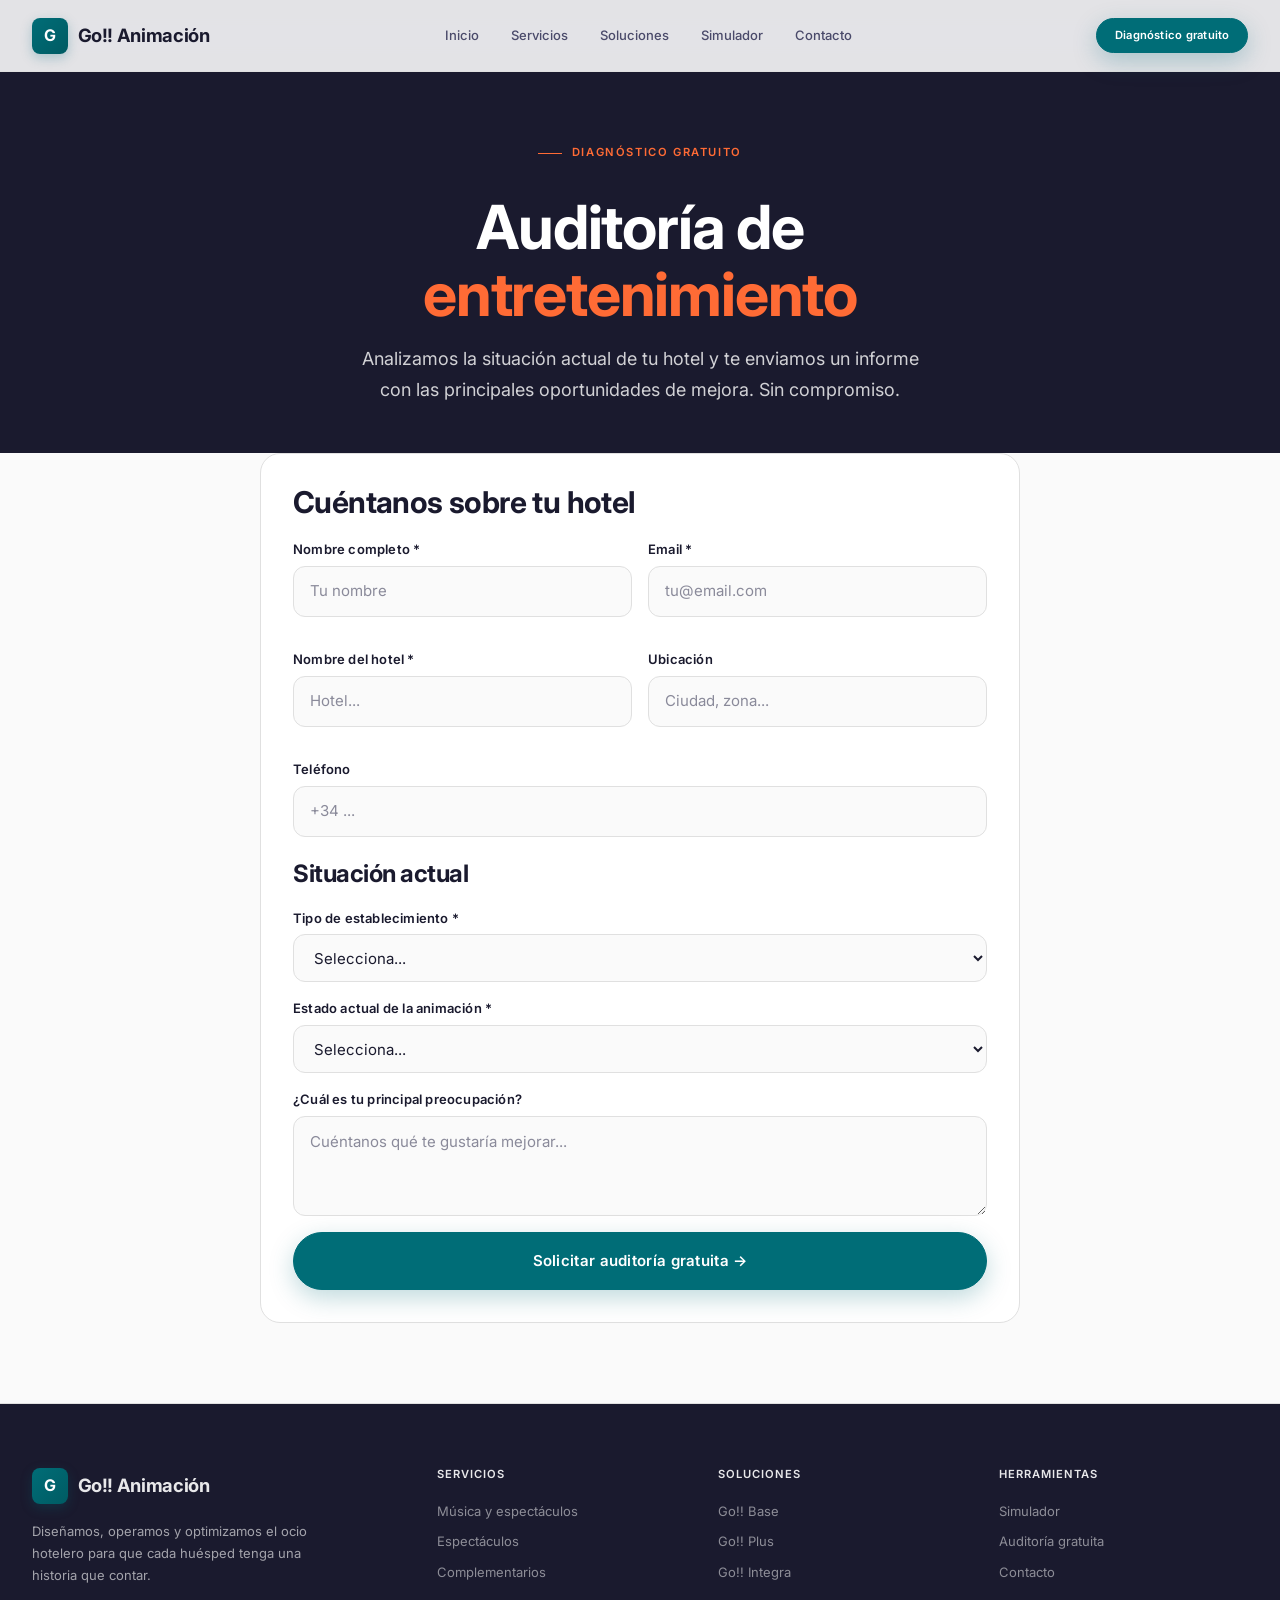
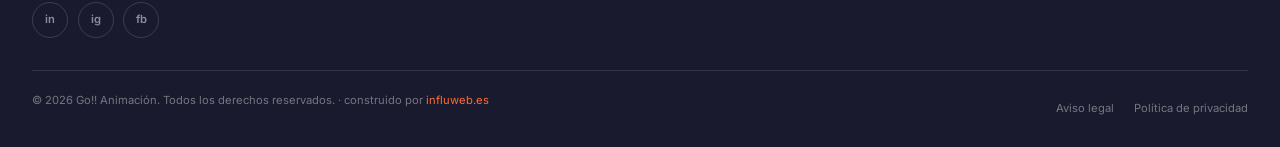
==== commit 01c92d68: "primer cambio visual6" ====
--- a/auditoria.html
+++ b/auditoria.html
@@ -120,8 +120,8 @@
         <div class="footer-col"><h4>Herramientas</h4><a href="simulador.html">Simulador</a><a href="auditoria.html">Auditoría gratuita</a><a href="contacto.html">Contacto</a></div>
       </div>
       <div class="footer-bottom">
-        <p class="footer-copy">&copy; 2026 Go!! Animación. Todos los derechos reservados.</p>
-        <div class="footer-legal"><a href="#">Aviso legal</a><a href="#">Política de privacidad</a></div>
+        <p class="footer-copy">&copy; 2026 Go!! Animación. Todos los derechos reservados. · construido por <a href="https://influweb.es" target="_blank" rel="noopener" style="color:var(--accent);">influweb.es</a></p>
+        <div class="footer-legal"><a href="aviso-legal.html">Aviso legal</a><a href="politica-privacidad.html">Política de privacidad</a></div>
       </div>
     </div>
   </footer>
--- a/css/style.css
+++ b/css/style.css
@@ -294,14 +294,24 @@
 /* === MÓDULOS ADD-ON === */
 .modulos-grid{ display:grid; grid-template-columns:repeat(3,1fr); gap:var(--space-6); }
 .modulo-card{
-  padding:var(--space-6); background:var(--surface);
+  padding:0; overflow:hidden; background:var(--surface);
   border:1px solid var(--border); border-radius:var(--radius-lg);
   transition:all var(--transition-base);
 }
 .modulo-card:hover{ border-color:var(--primary); transform:translateY(-3px); }
-.modulo-card .pilar-icon{ margin-bottom:var(--space-4); }
-.modulo-card h3{ font-size:var(--text-xl); margin-bottom:var(--space-2); }
-.modulo-card p{ font-size:var(--text-sm); }
+.modulo-media{
+  height:140px; overflow:hidden; position:relative;
+}
+.modulo-media img{
+  width:100%; height:100%; object-fit:cover;
+  transition: transform var(--transition-slow);
+}
+.modulo-card:hover .modulo-media img{ transform:scale(1.05); }
+.modulo-body{
+  padding:var(--space-4) var(--space-5) var(--space-5);
+}
+.modulo-body h3{ font-size:var(--text-xl); margin-bottom:var(--space-2); }
+.modulo-body p{ font-size:var(--text-sm); margin:0; }
 
 /* ¿CÓMO LO HACEMOS? — Process */
 .process-grid{
@@ -620,6 +630,113 @@
 .resultado-metric{
   padding:var(--space-5); background:var(--bg-muted);
   border:1px solid var(--border); border-radius:var(--radius-md);
+}
+
+/* === SIMULADOR MEJORAS === */
+.simulador-header{
+  display:flex; justify-content:space-between; align-items:center;
+  padding:var(--space-4) var(--space-8); background:var(--bg-muted);
+  border-bottom:1px solid var(--border);
+}
+.simulador-step-counter{
+  font-size:var(--text-sm); font-weight:var(--font-semibold);
+  color:var(--text-muted);
+}
+.simulador-step-counter span{ color:var(--primary); }
+
+/* Opciones con imagen */
+.simulador-option-media{
+  display:flex; align-items:center; gap:var(--space-4);
+}
+.simulador-option-thumb{
+  width:48px; height:48px; border-radius:var(--radius-sm);
+  overflow:hidden; flex-shrink:0;
+  border:1px solid var(--border);
+}
+.simulador-option-thumb img{
+  width:100%; height:100%; object-fit:cover;
+}
+.simulador-option-text{
+  display:flex; flex-direction:column; gap:2px;
+}
+.simulador-option-text strong{
+  font-size:var(--text-sm); color:var(--text);
+}
+.simulador-option-text span{
+  font-size:var(--text-xs); color:var(--text-muted);
+}
+.simulador-option.selected .simulador-option-thumb{
+  border-color:var(--primary);
+}
+
+/* Resultado profesional */
+.resultado-hero{
+  display:flex; align-items:center; gap:var(--space-6);
+  text-align:left; margin-bottom:var(--space-6);
+  padding:var(--space-5); background:var(--bg-muted);
+  border-radius:var(--radius-md);
+}
+.resultado-hero-img{
+  width:100px; height:100px; border-radius:var(--radius-md);
+  overflow:hidden; flex-shrink:0;
+}
+.resultado-hero-img img{ width:100%; height:100%; object-fit:cover; }
+.resultado-hero-text{ flex:1; }
+.resultado-hero-text h3{
+  font-size:var(--text-2xl); margin-bottom:var(--space-1);
+}
+.resultado-hero-text p{
+  font-size:var(--text-sm); color:var(--text-secondary);
+  margin:0;
+}
+.resultado-badge{
+  display:inline-block; padding:.25rem .75rem;
+  background:var(--accent-pale); color:var(--accent);
+  border-radius:var(--radius-pill); font-size:var(--text-xs);
+  font-weight:var(--font-bold); text-transform:uppercase;
+  letter-spacing:.8px; margin-bottom:var(--space-3);
+}
+
+/* Gráfico de barras en resultado */
+.resultado-metric{
+  text-align:center;
+}
+.metric-bar-wrapper{
+  height:6px; background:var(--border); border-radius:3px;
+  margin-top:var(--space-3); overflow:hidden;
+}
+.metric-bar{
+  height:100%; border-radius:3px;
+  transition:width 1s ease;
+}
+.metric-bar.resenas{ background:var(--primary); }
+.metric-bar.satisfaccion{ background:var(--accent); }
+.metric-bar.fidelizacion{ background:var(--success); }
+
+/* Recomendación */
+.resultado-recomendacion{
+  margin-top:var(--space-6); padding:var(--space-5);
+  background:linear-gradient(135deg, var(--primary-pale), var(--accent-pale));
+  border:1px solid var(--primary);
+  border-radius:var(--radius-md); text-align:center;
+}
+.resultado-recomendacion h4{
+  font-size:var(--text-md); margin-bottom:var(--space-2);
+  color:var(--primary);
+}
+.resultado-recomendacion p{
+  font-size:var(--text-sm); color:var(--text-secondary); margin:0;
+}
+.resultado-recomendacion .btn{
+  margin-top:var(--space-3);
+}
+
+/* Email step icon */
+.simulador-email-icon{
+  text-align:center; margin-bottom:var(--space-6);
+}
+.simulador-email-icon svg{
+  width:56px; height:56px; color:var(--primary);
 }
 .metric-value{
   font-weight:var(--font-extrabold); font-size:var(--text-4xl);
@@ -742,5 +859,9 @@
   .simulador-body{ padding:var(--space-5); }
   .simulador-nav{ flex-direction:column-reverse; }
   .simulador-nav .btn{ width:100%; }
+  .simulador-header{ flex-direction:column; gap:var(--space-2); padding:var(--space-3) var(--space-5); }
+  .resultado-hero{ flex-direction:column; text-align:center; }
+  .resultado-hero-img{ width:80px; height:80px; }
+  .resultado-metrics{ grid-template-columns:1fr; }
   .kpi-grid{ grid-template-columns:1fr; gap:var(--space-6); }
 }
